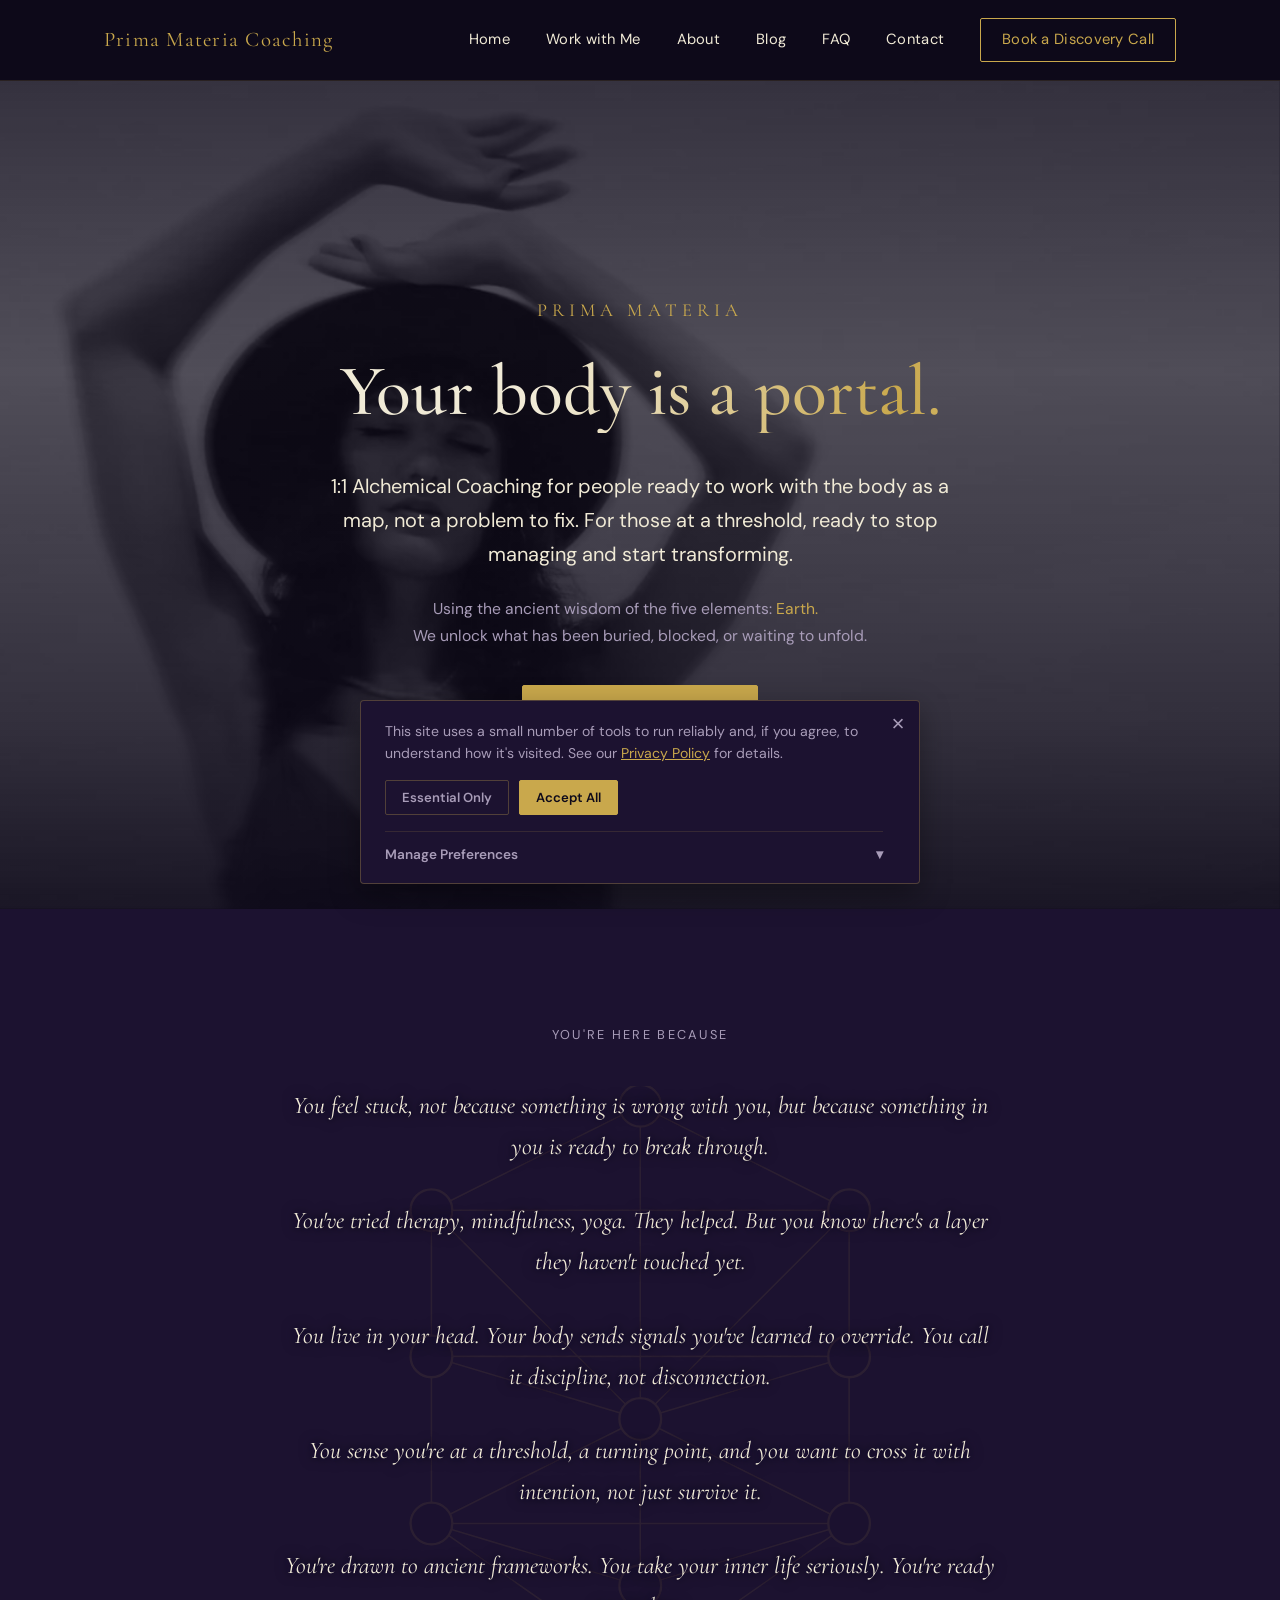
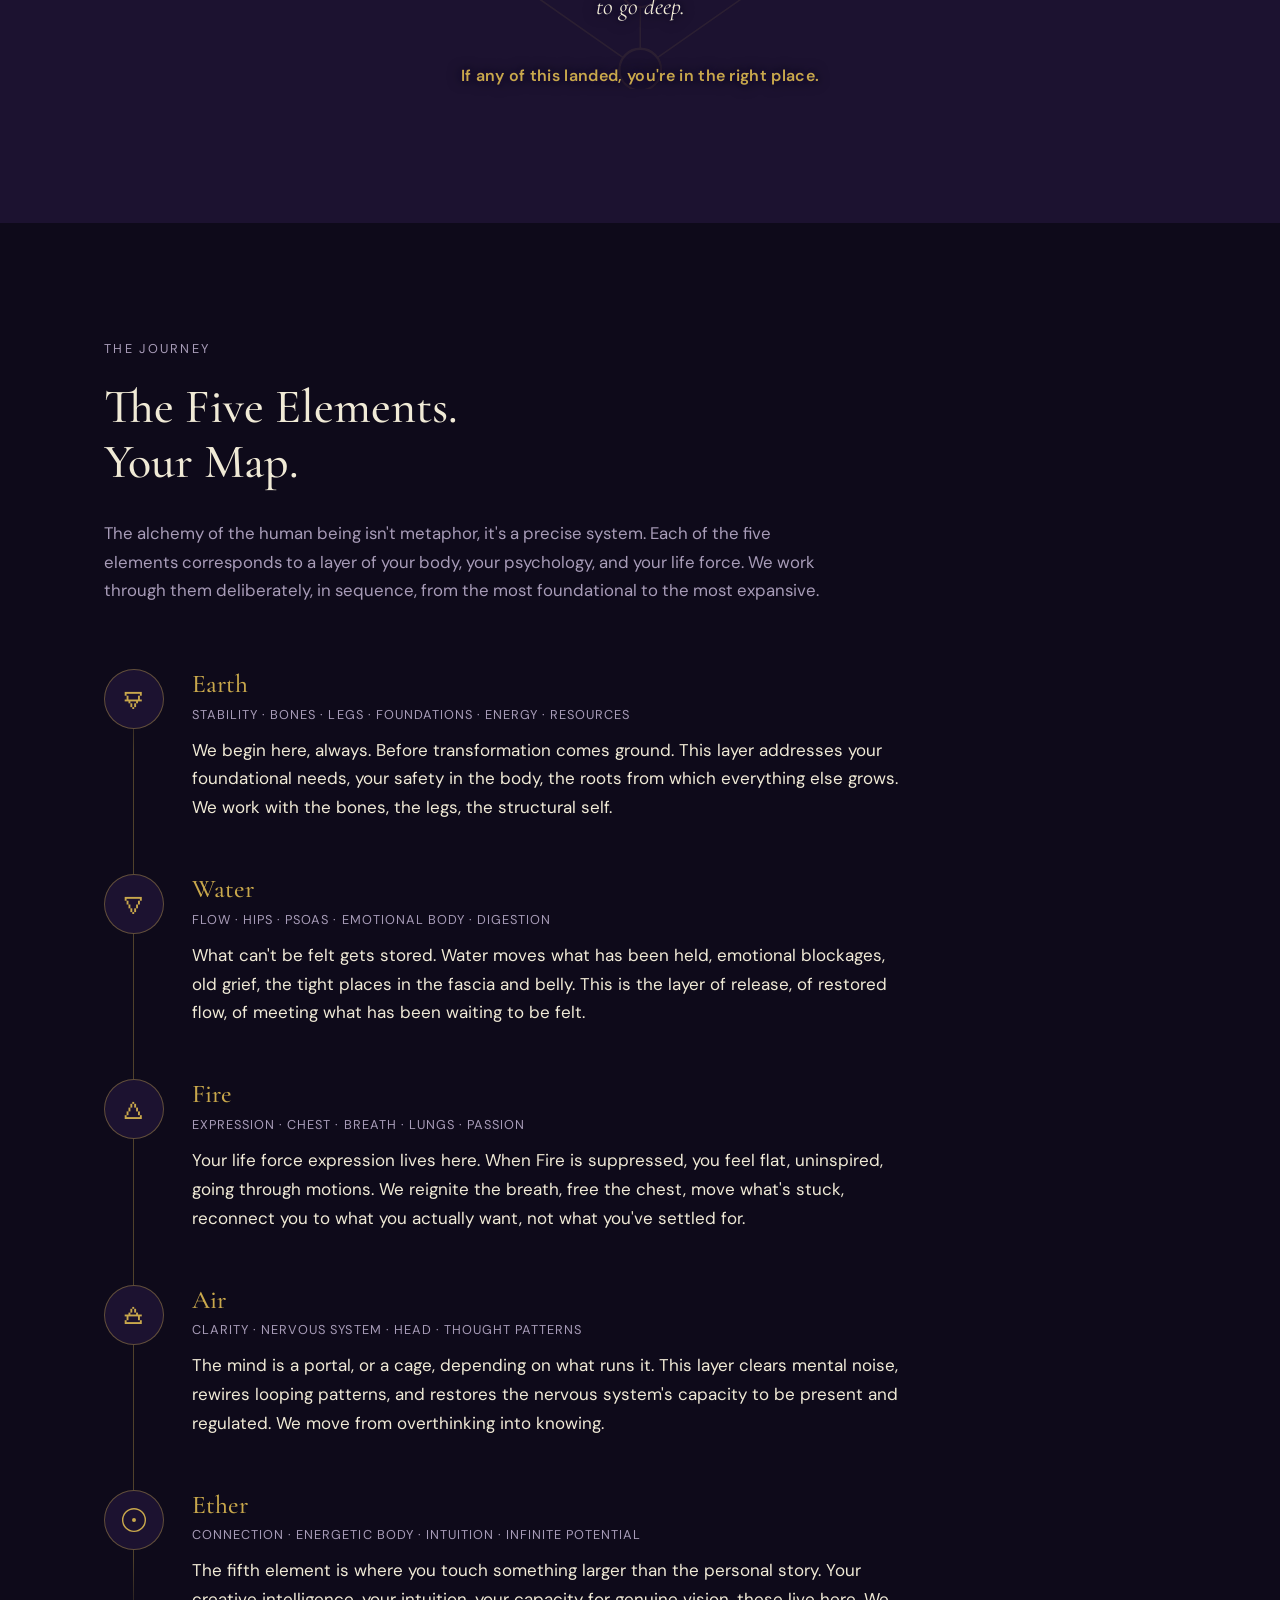
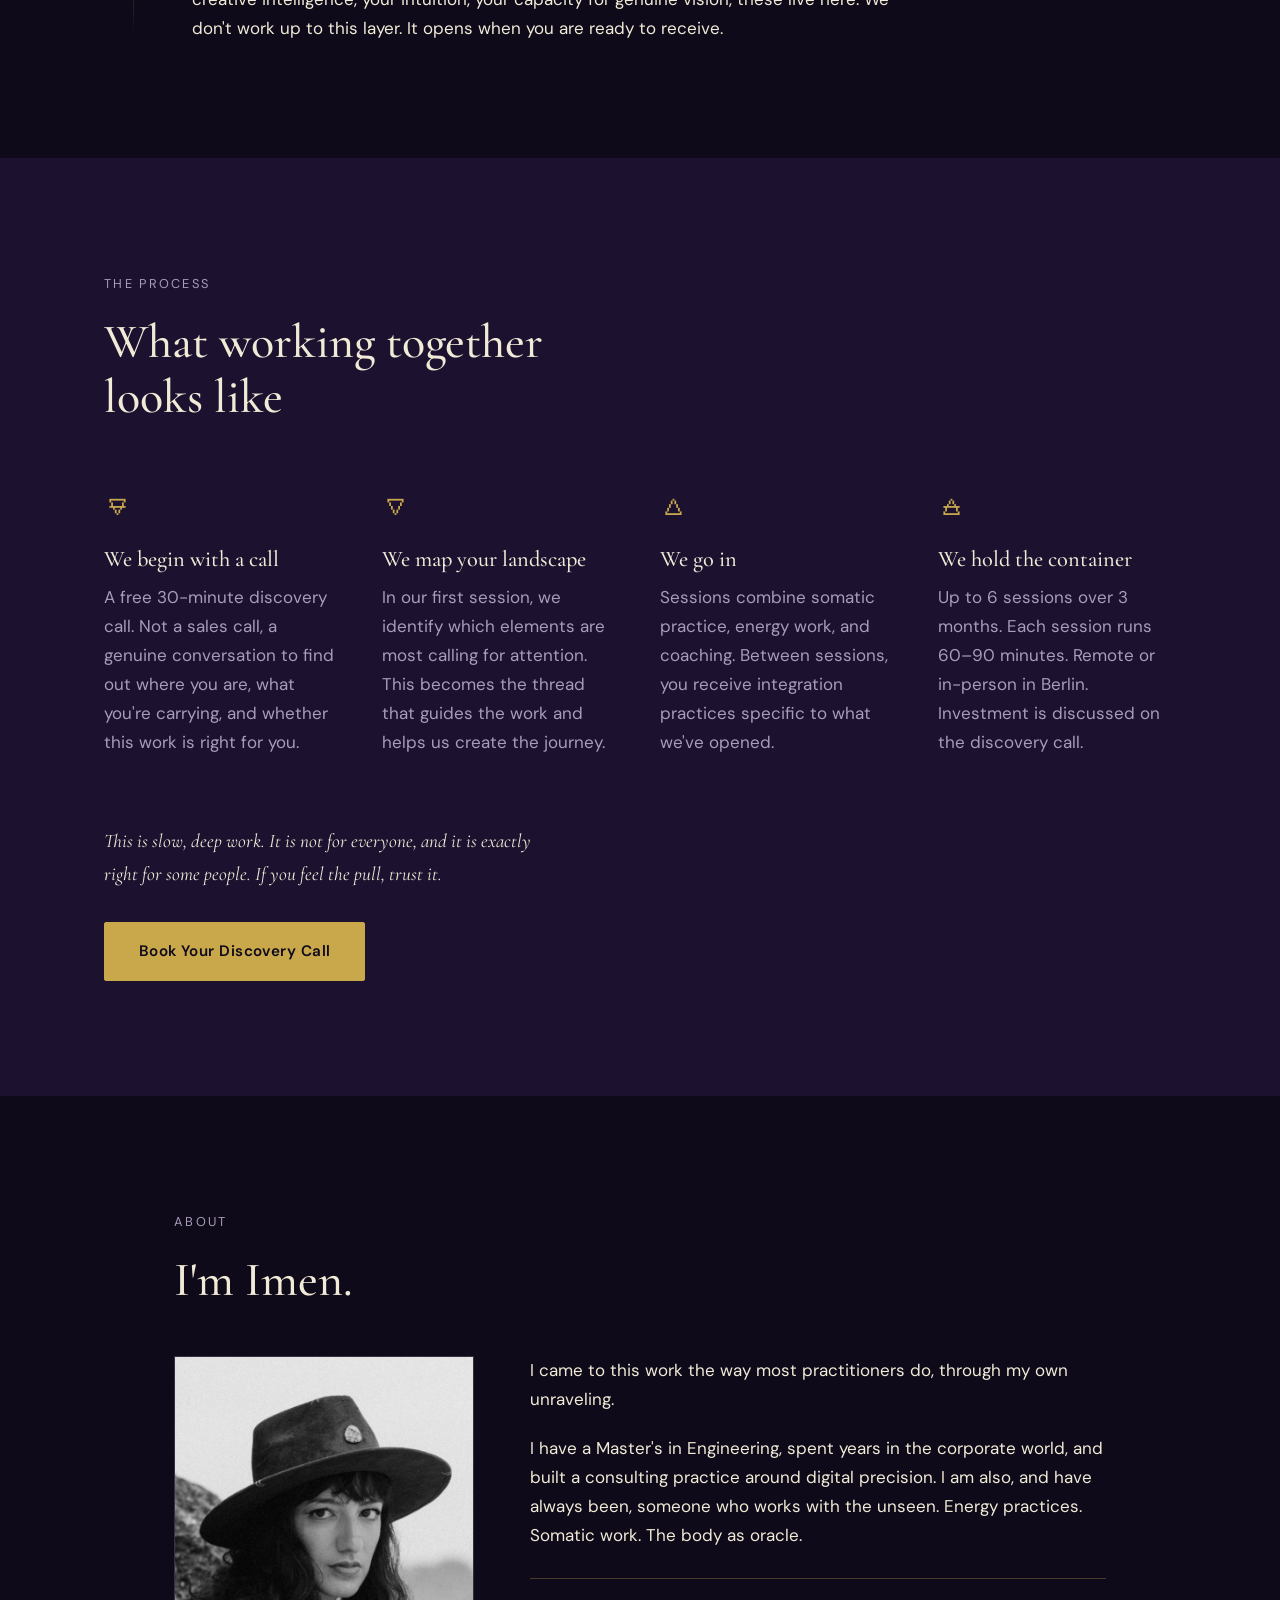
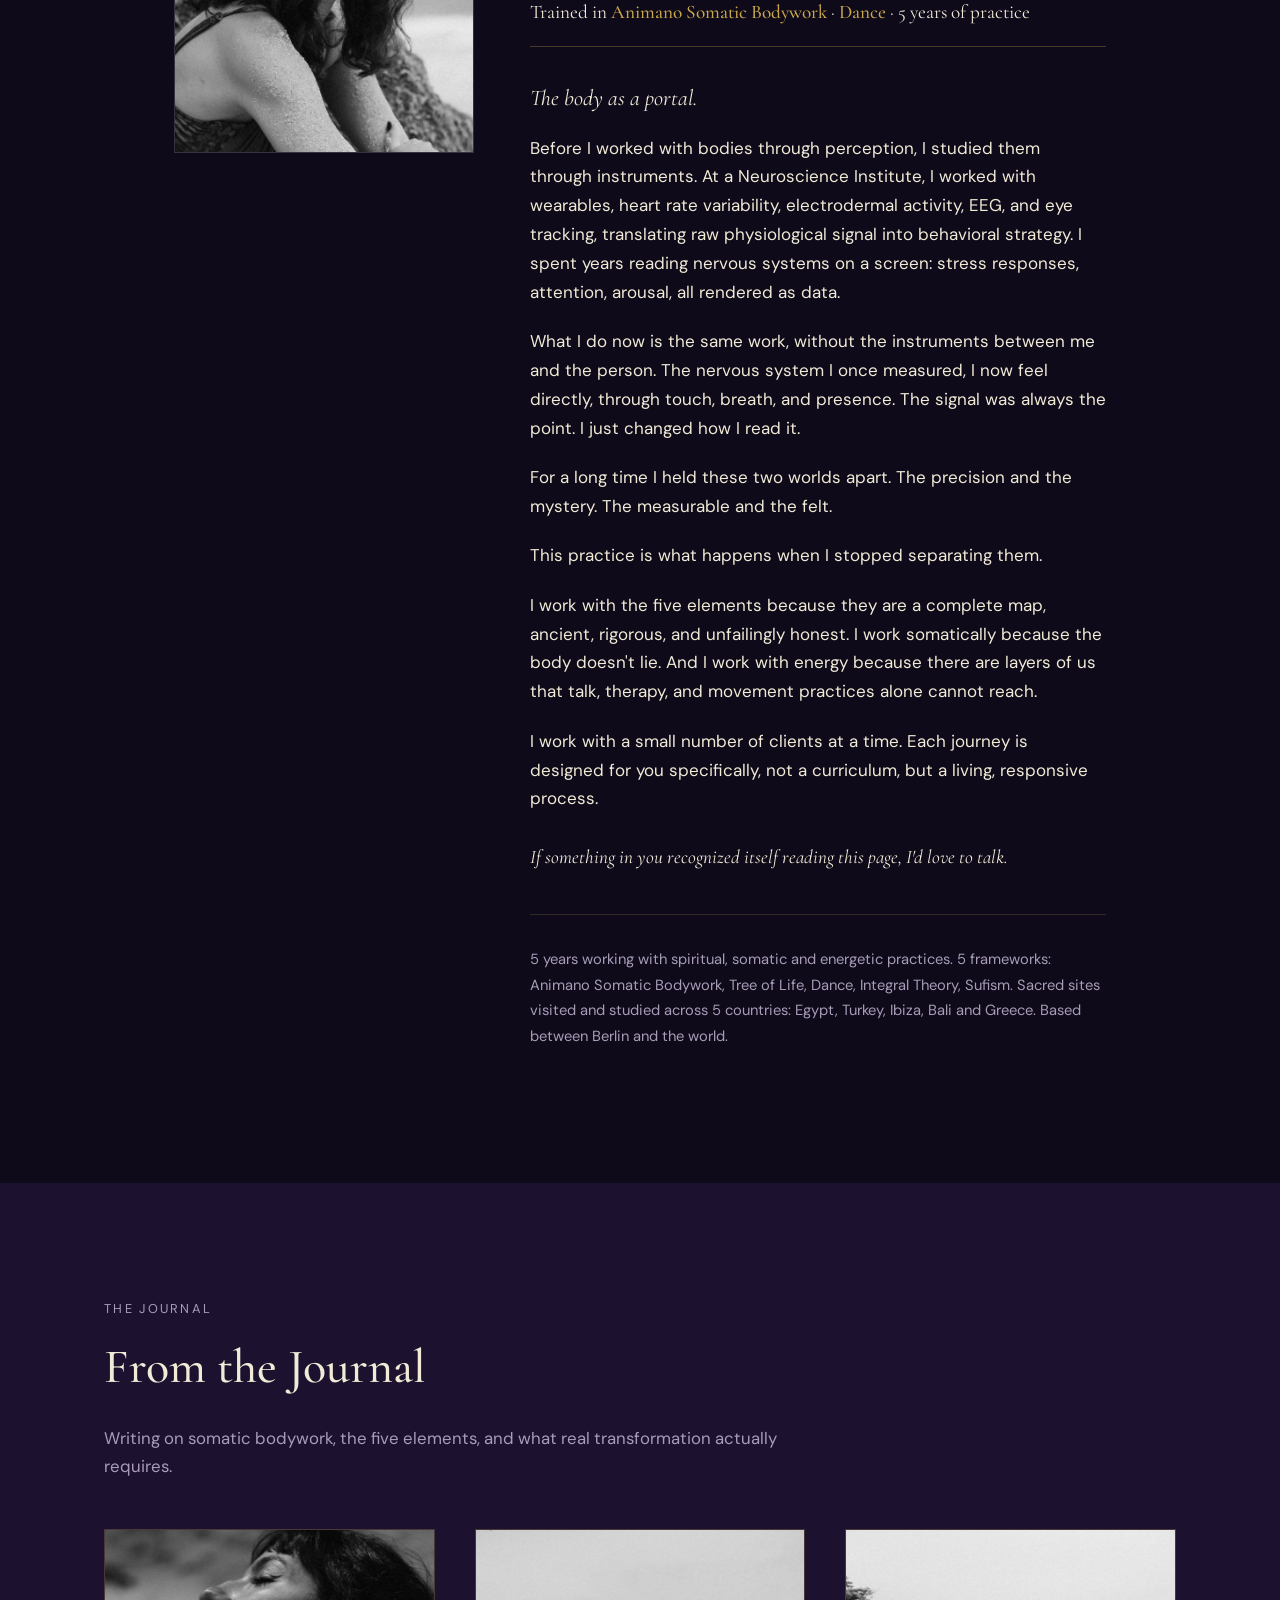
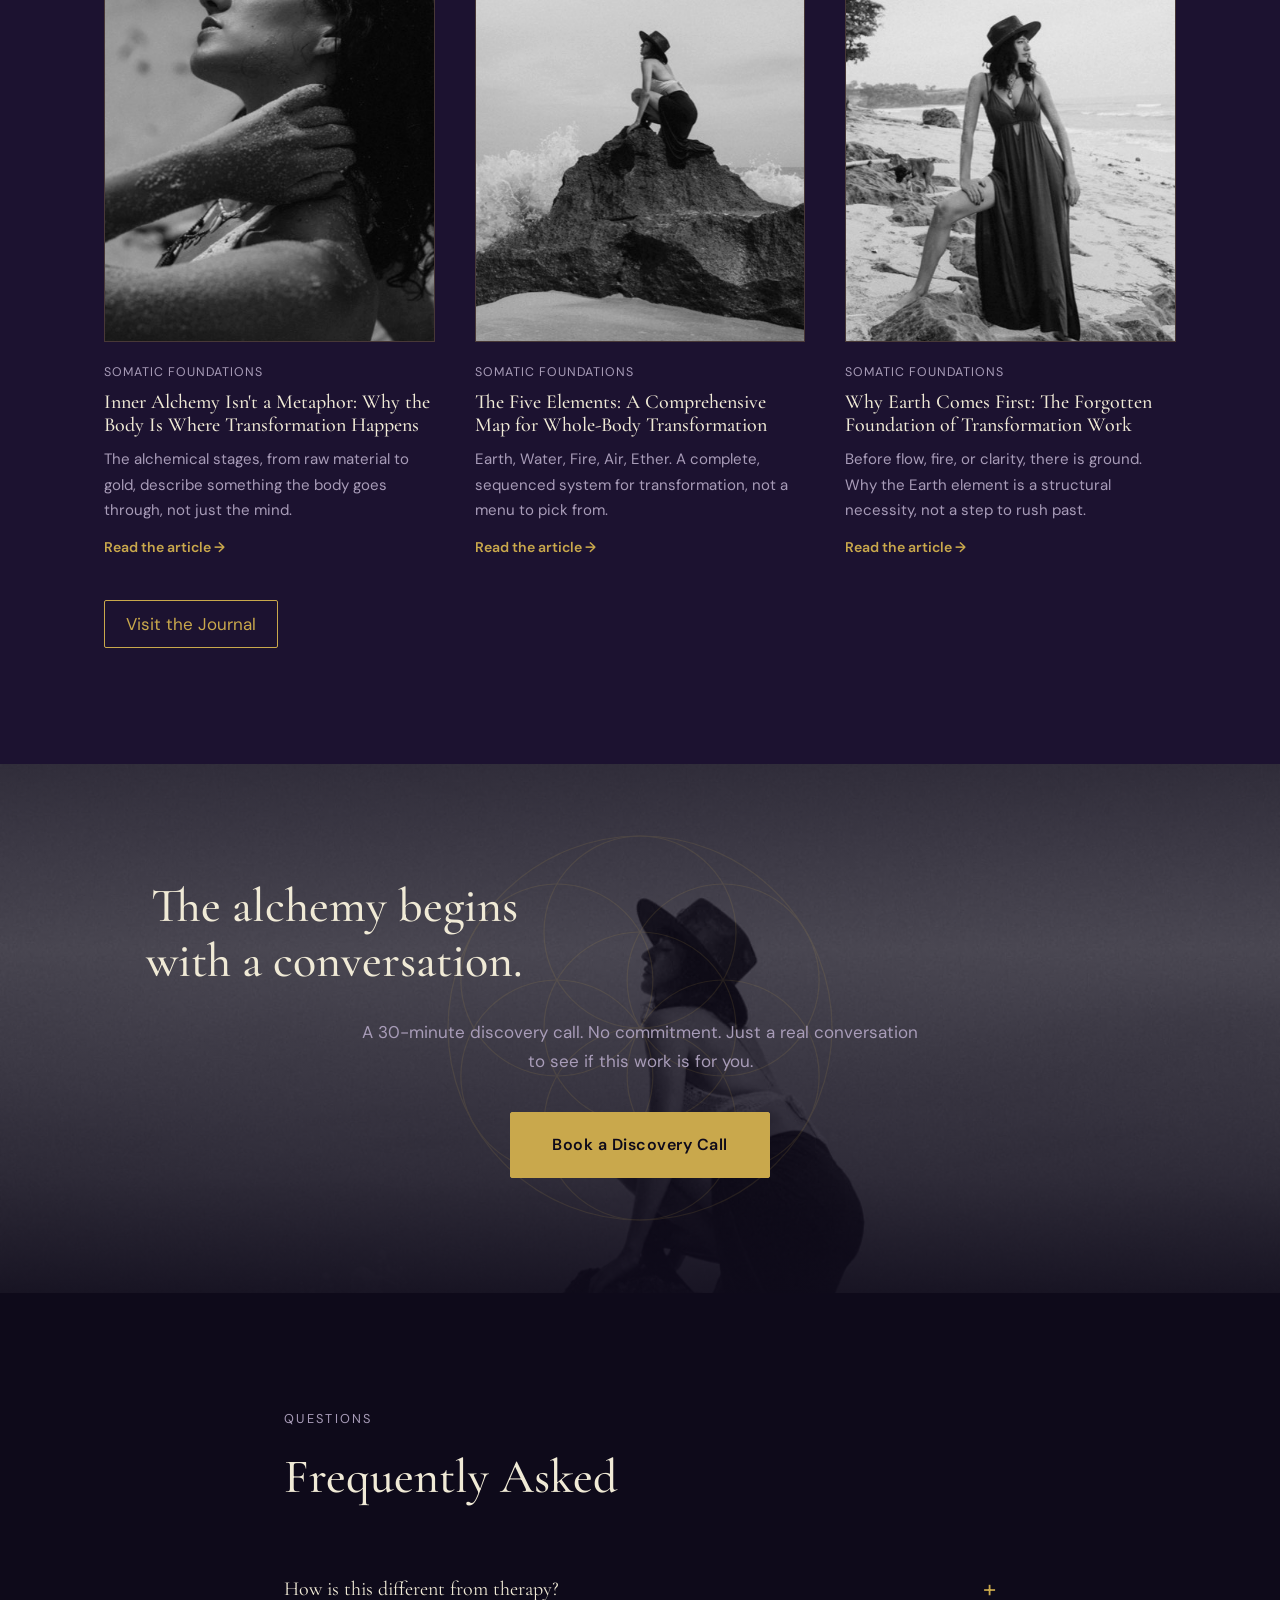
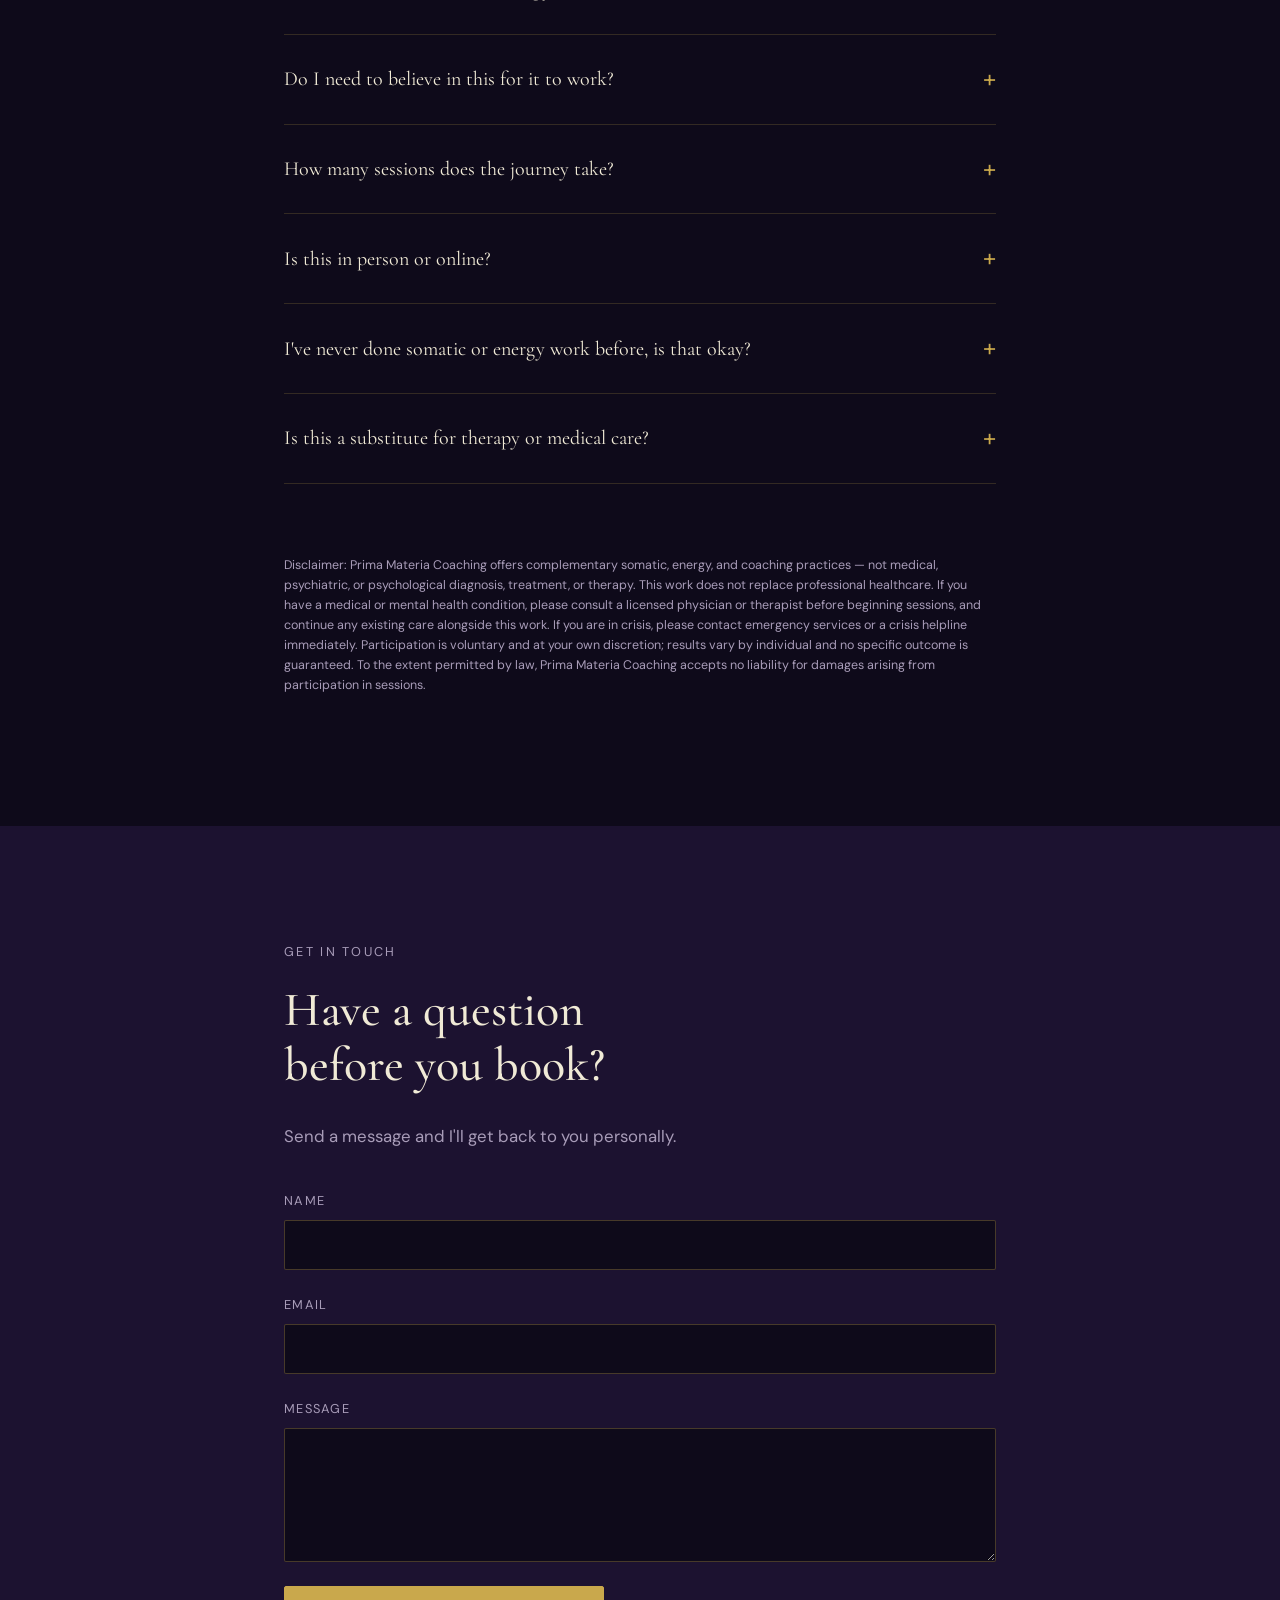
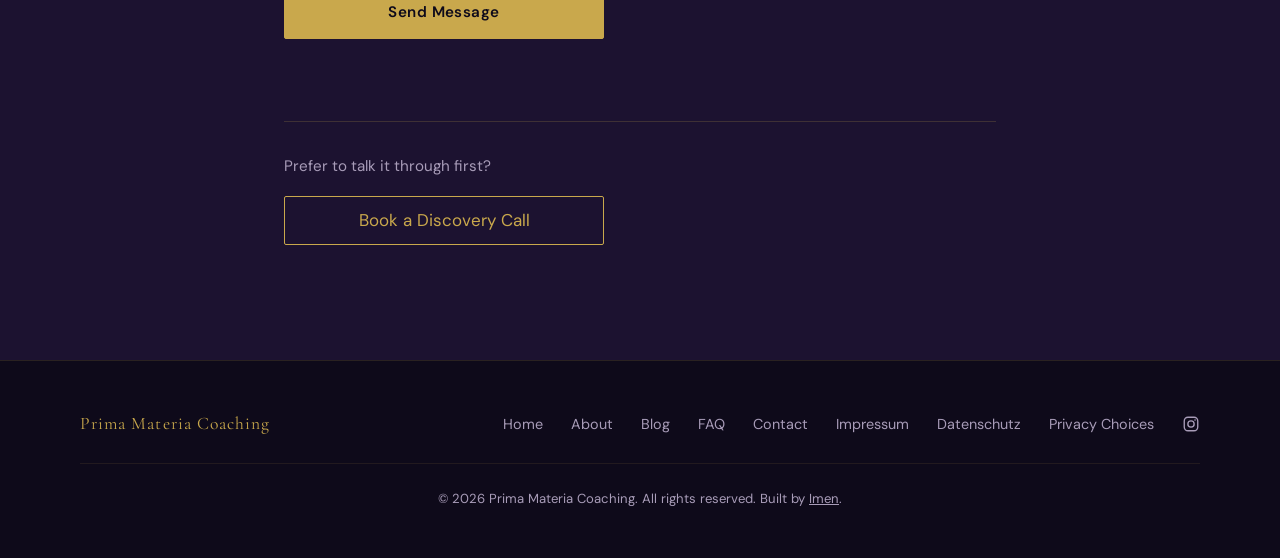
==== index.html @ 15fddc33 "Update About section wording: touch to perception, oracle to a portal "Before I worked with bodies t" ====
<!DOCTYPE html>
<html lang="en">
<head>
<meta charset="UTF-8">
<meta name="viewport" content="width=device-width, initial-scale=1.0">
<link rel="preload" as="style" href="css/style.css">
<script>(function(){function setVH(){if(window.innerHeight>0){document.documentElement.style.setProperty('--vh',window.innerHeight*0.01+'px')}}setVH();window.addEventListener('resize',setVH);window.addEventListener('load',function(){window.removeEventListener('resize',setVH)})})()</script>
<style>
@font-face{font-family:'Cormorant Garamond Fallback';src:local('Times New Roman'),local('Liberation Serif'),local('Georgia');ascent-override:95.96%;descent-override:29.81%;line-gap-override:0%;size-adjust:96.29%}
@font-face{font-family:'DM Sans Fallback';src:local('Helvetica Neue'),local('Segoe UI'),local('Arial');ascent-override:99.76%;descent-override:31.18%;line-gap-override:0%;size-adjust:99.43%}
:root{--bg:#0E0A1A;--surface:#1C1230;--gold:#C9A84C;--amber:#B07060;--text:#F0EAD6;--muted:#A89CB8;--font-display:'Cormorant Garamond','Cormorant Garamond Fallback','Times New Roman',serif;--font-body:'DM Sans','DM Sans Fallback',-apple-system,BlinkMacSystemFont,sans-serif;--max-width:1120px;--section-pad:clamp(4.5rem,9vw,8rem)}
*{box-sizing:border-box}
html{scroll-behavior:smooth}
body{margin:0;background:var(--bg);color:var(--text);font-family:var(--font-body);font-size:1.0625rem;line-height:1.7;-webkit-font-smoothing:antialiased}
h1,h2,h3{font-family:var(--font-display);font-weight:500;line-height:1.15;margin:0 0 .6em;color:var(--text)}
p{margin:0 0 1.2em}
a{color:inherit}
img,svg{display:block;max-width:100%}
.skip-link{position:absolute;left:-999px;top:0;background:var(--gold);color:var(--bg);padding:.75rem 1.25rem;z-index:200;font-weight:600;text-decoration:none}
.skip-link:focus{left:1rem;top:1rem}
a:focus-visible,button:focus-visible,summary:focus-visible{outline:2px solid var(--gold);outline-offset:3px}
.sr-only{position:absolute;width:1px;height:1px;padding:0;margin:-1px;overflow:hidden;clip:rect(0,0,0,0);white-space:nowrap;border:0}
.eyebrow{font-family:var(--font-body);font-size:.8rem;letter-spacing:.18em;text-transform:uppercase;color:var(--muted);margin:0 0 1.25rem}
.eyebrow--brand{color:var(--gold);font-family:var(--font-display);font-size:1.15rem;letter-spacing:.28em;margin-bottom:1.5rem}
.element-cycle{color:var(--gold);display:inline-block;width:6.4ch;text-align:left;white-space:nowrap;transition:opacity .6s ease,transform .6s ease}
@media (max-width:700px){.element-cycle{display:block;width:auto;text-align:center;margin-top:-.15em}}
.element-cycle.is-fading{opacity:0;transform:translateY(4px)}
.btn{display:inline-block;font-family:var(--font-body);font-weight:600;font-size:.95rem;letter-spacing:.03em;text-decoration:none;padding:.95rem 2.1rem;border-radius:2px;border:1px solid var(--gold);transition:background-color .25s ease,color .25s ease,transform .25s ease}
.btn-primary{background:var(--gold);color:var(--bg)}
.btn-primary:hover,.btn-primary:focus-visible{background:transparent;color:var(--gold)}
.site-header{position:sticky;top:0;z-index:100;border-bottom:1px solid rgba(201,168,76,.15)}
.site-header::before{content:"";position:absolute;inset:0;z-index:-1;background:rgba(14,10,26,.82);backdrop-filter:blur(10px);-webkit-backdrop-filter:blur(10px)}
.nav-wrap{max-width:var(--max-width);margin:0 auto;padding:1.1rem 1.5rem;display:flex;align-items:center;justify-content:space-between}
.brand{font-family:var(--font-display);font-size:1.3rem;letter-spacing:.06em;color:var(--gold);text-decoration:none}
.site-nav{display:flex;align-items:center;gap:2.25rem}
.site-nav a{text-decoration:none;font-size:.92rem;letter-spacing:.02em;color:var(--text)}
.site-nav a:not(.nav-cta):hover{color:var(--gold)}
.nav-cta{display:inline-block;border:1px solid var(--gold);color:var(--gold)!important;text-decoration:none;padding:.55rem 1.3rem;border-radius:2px;transition:background-color .2s ease,color .2s ease}
.nav-cta:hover{background:var(--gold);color:var(--bg)!important}
.nav-toggle{display:none;flex-direction:column;justify-content:center;gap:5px;width:34px;height:34px;background:none;border:none;cursor:pointer;padding:0}
.nav-toggle span{display:block;width:100%;height:2px;background:var(--gold);transition:transform .25s ease,opacity .25s ease}
.nav-toggle[aria-expanded="true"] span:nth-child(1){transform:translateY(7px) rotate(45deg)}
.nav-toggle[aria-expanded="true"] span:nth-child(2){opacity:0}
.nav-toggle[aria-expanded="true"] span:nth-child(3){transform:translateY(-7px) rotate(-45deg)}
@media (max-width:780px){
  .nav-toggle{display:flex}
  .site-nav{position:fixed;inset:0 0 0 auto;top:68px;height:calc(100% - 68px);width:min(78vw,320px);background:var(--surface);flex-direction:column;align-items:flex-start;padding:2.5rem 2rem;gap:1.75rem;transform:translateX(100%);transition:transform .3s ease;border-left:1px solid rgba(201,168,76,.2)}
  .site-nav.is-open{transform:translateX(0)}
  .site-nav .nav-cta{width:100%;text-align:center}
}
.hero{min-height:92vh;min-height:92svh;min-height:calc(var(--vh, 1svh) * 92);display:flex;align-items:center;justify-content:center;text-align:center;padding:8rem 1.5rem 5rem;position:relative;overflow:hidden;background:var(--bg)}
.hero-photo-media{position:absolute;inset:0;z-index:0;overflow:hidden}
.hero-photo-img{display:block;width:100%;height:100%;object-fit:cover;object-position:center 12%;filter:grayscale(1) contrast(1.05);animation:ken-burns 32s ease-in-out infinite;transform-origin:55% 25%;will-change:transform}
@keyframes ken-burns{0%{transform:scale(1) translate3d(0,0,0)}50%{transform:scale(1.09) translate3d(-1.2%,-1%,0)}100%{transform:scale(1) translate3d(0,0,0)}}
.hero-photo-overlay{position:absolute;inset:0;z-index:1;background:linear-gradient(180deg,rgba(14,10,26,.82) 0%,rgba(14,10,26,.68) 35%,rgba(14,10,26,.82) 78%,rgba(14,10,26,.94) 100%)}
.hero-inner{position:relative;z-index:2;max-width:780px}
.hero-headline{font-size:clamp(2.6rem,7vw,4.5rem);margin-bottom:.5em;background:linear-gradient(90deg,var(--text) 20%,var(--gold) 50%,var(--text) 80%);background-size:180% auto;background-position:0% 0%;-webkit-background-clip:text;background-clip:text;color:transparent;-webkit-text-fill-color:transparent;animation:headline-shimmer 7s ease-in-out infinite}
@keyframes headline-shimmer{0%{background-position:0% 0%}100%{background-position:-180% 0%}}
.hero-sub{font-size:clamp(1.05rem,2vw,1.25rem);color:var(--text);max-width:46ch;margin:0 auto 1.25em}
.hero-support{color:var(--muted);max-width:52ch;margin:0 auto 2.25em;font-size:.98rem}
@media (prefers-reduced-motion:reduce){
  html{scroll-behavior:auto}
  .hero-photo-img{animation:none}
  .hero-headline{animation:none;background:none;-webkit-text-fill-color:currentColor;color:var(--text)}
}
</style>
<link rel="stylesheet" href="css/style.css">
<link rel="preload" as="image" href="images/hero-bg-mobile.webp" media="(max-width: 700px)" fetchpriority="high">
<link rel="preload" as="image" href="images/hero-bg.webp" media="(min-width: 701px)" fetchpriority="high">

<!-- Google tag (gtag.js), loaded only after cookie consent is granted -->
<script>
  window.dataLayer = window.dataLayer || [];
  function gtag(){dataLayer.push(arguments);}
  gtag('js', new Date());
</script>
<title>Prima Materia, Alchemical Coaching &amp; Somatic Bodywork</title>
<meta name="description" content="Your body holds the map. 1:1 Alchemical Coaching using the five elements, Earth, Water, Fire, Air, Ether, to unlock stability, flow, energy, and clarity.">

<link rel="icon" href="data:image/svg+xml,%3Csvg xmlns='http://www.w3.org/2000/svg' viewBox='0 0 64 64'%3E%3Ccircle cx='32' cy='32' r='24' fill='none' stroke='%23C9A84C' stroke-width='3'/%3E%3Ccircle cx='32' cy='32' r='4' fill='%23C9A84C'/%3E%3C/svg%3E" type="image/svg+xml">

<link rel="preconnect" href="https://fonts.googleapis.com">
<link rel="preconnect" href="https://fonts.gstatic.com" crossorigin>
<link href="https://fonts.googleapis.com/css2?family=Cormorant+Garamond:ital,wght@0,400;0,500;0,600;1,500&family=DM+Sans:wght@400;500;600&display=optional" rel="stylesheet" media="print" onload="this.media='all'">
<noscript><link href="https://fonts.googleapis.com/css2?family=Cormorant+Garamond:ital,wght@0,400;0,500;0,600;1,500&family=DM+Sans:wght@400;500;600&display=optional" rel="stylesheet"></noscript>

<script type="application/ld+json">
{
  "@context": "https://schema.org",
  "@graph": [
    {
      "@type": "ProfessionalService",
      "@id": "https://primamateriacoaching.com/#business",
      "name": "Prima Materia Coaching",
      "url": "https://primamateriacoaching.com/",
      "image": "https://primamateriacoaching.com/images/about-portrait.jpg",
      "description": "1:1 Alchemical Coaching and somatic bodywork practice using the five elements, Earth, Water, Fire, Air, Ether, to work with the body as a map for transformation.",
      "areaServed": [
        { "@type": "City", "name": "Berlin" },
        { "@type": "Place", "name": "Online worldwide" }
      ],
      "sameAs": ["https://www.instagram.com/ima_gi_n/"],
      "founder": { "@id": "https://primamateriacoaching.com/#imen" }
    },
    {
      "@type": "Person",
      "@id": "https://primamateriacoaching.com/#imen",
      "name": "Imen",
      "jobTitle": "Alchemical Coach & Somatic Bodywork Practitioner",
      "worksFor": { "@id": "https://primamateriacoaching.com/#business" },
      "sameAs": ["https://www.instagram.com/ima_gi_n/"]
    },
    {
      "@type": "Service",
      "name": "1:1 Alchemical Coaching Journey",
      "url": "https://primamateriacoaching.com/#journey",
      "provider": { "@id": "https://primamateriacoaching.com/#business" },
      "serviceType": "Somatic coaching and energy work",
      "areaServed": ["Berlin", "Online"],
      "description": "A minimum 3-month 1:1 container combining somatic practice, elemental bodywork, energy work, and coaching, structured around the five elements: Earth, Water, Fire, Air, Ether."
    },
    {
      "@type": "FAQPage",
      "mainEntity": [
        {
          "@type": "Question",
          "name": "How is this different from therapy?",
          "acceptedAnswer": {
            "@type": "Answer",
            "text": "Therapy works primarily through language and cognitive understanding. This work enters through the body first, sensation, breath, movement, energy. The two can be complementary; they are not the same thing."
          }
        },
        {
          "@type": "Question",
          "name": "Do I need to believe in this for it to work?",
          "acceptedAnswer": {
            "@type": "Answer",
            "text": "No. You need to be curious and willing. The body responds to the work regardless of belief systems. What matters is your genuine desire to change."
          }
        },
        {
          "@type": "Question",
          "name": "How many sessions does the journey take?",
          "acceptedAnswer": {
            "@type": "Answer",
            "text": "The 1:1 Alchemical Journey is a minimum 3-month container. The depth of this work needs time. We discuss the specifics on your discovery call."
          }
        },
        {
          "@type": "Question",
          "name": "Is this in person or online?",
          "acceptedAnswer": {
            "@type": "Answer",
            "text": "Both. Sessions are available in person or via video call. Some somatic practices are more effective in person; we adapt to what's possible for you."
          }
        },
        {
          "@type": "Question",
          "name": "I've never done somatic or energy work before, is that okay?",
          "acceptedAnswer": {
            "@type": "Answer",
            "text": "Yes. Many clients come without prior experience. What matters is willingness to be in your body. I'll guide everything."
          }
        },
        {
          "@type": "Question",
          "name": "Is this a substitute for therapy or medical care?",
          "acceptedAnswer": {
            "@type": "Answer",
            "text": "No. This work is a complementary practice, not a replacement for medical or psychological treatment. If you're navigating a health condition, please also work with a licensed professional. Full details are in our disclaimer below."
          }
        }
      ]
    }
  ]
}
</script>
</head>
<body>

<a class="skip-link" href="#main">Skip to content</a>

<div class="consent-banner" id="cookieBanner" role="dialog" aria-live="polite" aria-label="Cookie notice">
  <button type="button" class="consent-banner-close" id="cookieClose" aria-label="Close">&times;</button>
  <p class="consent-banner-text">This site uses a small number of tools to run reliably and, if you agree, to understand how it's visited. See our <a href="datenschutz.html">Privacy Policy</a> for details.</p>
  <div class="consent-banner-actions">
    <button type="button" class="consent-btn-outline" id="cookieEssentialOnly">Essential Only</button>
    <button type="button" class="consent-btn-solid" id="cookieAcceptAllBanner">Accept All</button>
  </div>

  <button type="button" class="consent-accordion-toggle" id="cookieManagePrefs" aria-expanded="false" aria-controls="cookiePrefsPanel">
    <span>Manage Preferences</span>
    <span class="consent-accordion-chevron" aria-hidden="true">&#9662;</span>
  </button>

  <div class="consent-accordion-panel" id="cookiePrefsPanel" hidden>
    <p class="consent-purposes-label">Purposes</p>

    <div class="consent-purpose">
      <div class="consent-purpose-row">
        <div class="consent-purpose-info">
          <p class="consent-purpose-name">Analytics</p>
          <p class="consent-purpose-basis">Legal Basis: Consent &mdash; Opt In</p>
        </div>
        <label class="consent-toggle">
          <input type="checkbox" id="toggleAnalytics">
          <span class="consent-toggle-track"></span>
        </label>
      </div>
      <p class="consent-purpose-detail">Google Analytics, used to understand how visitors use this site. Nothing is loaded or set unless you opt in.</p>
    </div>

    <div class="consent-purpose">
      <div class="consent-purpose-row">
        <div class="consent-purpose-info">
          <p class="consent-purpose-name">Essential</p>
          <p class="consent-purpose-basis">Legal Basis: Legitimate Interest &mdash; Always Active</p>
        </div>
        <label class="consent-toggle consent-toggle--locked">
          <input type="checkbox" checked disabled aria-label="Essential, always active">
          <span class="consent-toggle-track"></span>
        </label>
      </div>
      <p class="consent-purpose-detail">Basic hosting and security logs required to serve this website reliably.</p>
    </div>

    <div class="consent-accordion-footer">
      <button type="button" class="btn btn-primary" id="cookieConfirm">Confirm</button>
    </div>
  </div>
</div>

<header class="site-header" id="siteHeader">
  <div class="nav-wrap">
    <a href="#top" class="brand">Prima&nbsp;Materia&nbsp;Coaching</a>

    <nav class="site-nav" id="siteNav" aria-label="Primary">
      <a href="#top">Home</a>
      <a href="#journey">Work with Me</a>
      <a href="#about">About</a>
      <a href="blog.html">Blog</a>
      <a href="#faq">FAQ</a>
      <a href="#contact">Contact</a>
      <a class="nav-cta calendly-link" href="https://calendly.com/imenbouzouita/1-1-discovery-call" target="_blank" rel="noopener">Book a Discovery Call</a>
    </nav>

    <button class="nav-toggle" id="navToggle" aria-expanded="false" aria-controls="siteNav" aria-label="Toggle navigation menu">
      <span></span><span></span><span></span>
    </button>
  </div>
</header>

<main id="main">

  <!-- HERO -->
  <section id="top" class="hero hero--photo">
    <div class="hero-photo-media" aria-hidden="true">
      <picture>
        <source media="(max-width: 700px)" type="image/webp" srcset="images/hero-bg-mobile.webp">
        <source media="(max-width: 700px)" srcset="images/hero-bg-mobile.jpg">
        <source type="image/webp" srcset="images/hero-bg.webp">
        <img src="images/hero-bg.jpg" alt="" class="hero-photo-img" fetchpriority="high" width="1070" height="1362">
      </picture>
    </div>
    <div class="hero-photo-overlay" aria-hidden="true"></div>

    <div class="hero-inner">
      <p class="eyebrow eyebrow--brand">Prima Materia</p>
      <h1 class="hero-headline">Your body is a portal.</h1>
      <p class="hero-sub">1:1 Alchemical Coaching for people ready to work with the body as a map, not a problem to fix. For those at a threshold, ready to stop managing and start transforming.</p>
      <p class="hero-support">Using the ancient wisdom of the five elements: <span class="sr-only">Earth, Water, Fire, Air, Ether</span><span class="element-cycle" id="elementCycle" aria-hidden="true">Earth.</span><br>We unlock what has been buried, blocked, or waiting to unfold.</p>
      <a class="btn btn-primary calendly-link" href="https://calendly.com/imenbouzouita/1-1-discovery-call" target="_blank" rel="noopener">Book a Discovery Call</a>
    </div>
  </section>

  <!-- IS THIS YOU -->
  <section id="mirror" class="section mirror">
    <div class="section-inner">
      <p class="eyebrow reveal">You're here because</p>

      <div class="mirror-body">
        <div class="tree-of-life" aria-hidden="true">
          <svg viewBox="0 0 300 310" class="tol-svg" preserveAspectRatio="xMidYMid meet">
            <g stroke="#C9A84C" stroke-width="0.75" fill="none">
              <line x1="150" y1="20" x2="250" y2="70"/>
              <line x1="150" y1="20" x2="50" y2="70"/>
              <line x1="150" y1="20" x2="150" y2="170"/>
              <line x1="250" y1="70" x2="50" y2="70"/>
              <line x1="250" y1="70" x2="250" y2="140"/>
              <line x1="250" y1="70" x2="150" y2="170"/>
              <line x1="50" y1="70" x2="50" y2="140"/>
              <line x1="50" y1="70" x2="150" y2="170"/>
              <line x1="250" y1="140" x2="50" y2="140"/>
              <line x1="250" y1="140" x2="150" y2="170"/>
              <line x1="250" y1="140" x2="250" y2="220"/>
              <line x1="50" y1="140" x2="150" y2="170"/>
              <line x1="50" y1="140" x2="50" y2="220"/>
              <line x1="150" y1="170" x2="250" y2="220"/>
              <line x1="150" y1="170" x2="50" y2="220"/>
              <line x1="150" y1="170" x2="150" y2="250"/>
              <line x1="250" y1="220" x2="50" y2="220"/>
              <line x1="250" y1="220" x2="150" y2="250"/>
              <line x1="250" y1="220" x2="150" y2="290"/>
              <line x1="50" y1="220" x2="150" y2="250"/>
              <line x1="50" y1="220" x2="150" y2="290"/>
              <line x1="150" y1="250" x2="150" y2="290"/>
            </g>
            <g fill="#1C1230" stroke="#C9A84C" stroke-width="1.1">
              <circle cx="150" cy="20" r="10"/>
              <circle cx="250" cy="70" r="10"/>
              <circle cx="50" cy="70" r="10"/>
              <circle cx="250" cy="140" r="10"/>
              <circle cx="50" cy="140" r="10"/>
              <circle cx="150" cy="170" r="10"/>
              <circle cx="250" cy="220" r="10"/>
              <circle cx="50" cy="220" r="10"/>
              <circle cx="150" cy="250" r="10"/>
              <circle cx="150" cy="290" r="10"/>
            </g>
          </svg>
        </div>

        <div class="mirror-list">
          <p class="reveal">You feel stuck, not because something is wrong with you, but because something in you is ready to break through.</p>
          <p class="reveal">You've tried therapy, mindfulness, yoga. They helped. But you know there's a layer they haven't touched yet.</p>
          <p class="reveal">You live in your head. Your body sends signals you've learned to override. You call it discipline, not disconnection.</p>
          <p class="reveal">You sense you're at a threshold, a turning point, and you want to cross it with intention, not just survive it.</p>
          <p class="reveal">You're drawn to ancient frameworks. You take your inner life seriously. You're ready to go deep.</p>
        </div>
        <p class="mirror-closing reveal">If any of this landed, you're in the right place.</p>
      </div>
    </div>
  </section>

  <!-- THE FIVE ELEMENTS -->
  <section id="journey" class="section journey">
    <div class="section-inner">
      <div class="journey-intro reveal">
        <p class="eyebrow">The Journey</p>
        <h2 class="section-headline">The Five Elements.<br>Your Map.</h2>
        <p class="section-intro">The alchemy of the human being isn't metaphor, it's a precise system. Each of the five elements corresponds to a layer of your body, your psychology, and your life force. We work through them deliberately, in sequence, from the most foundational to the most expansive.</p>
      </div>

      <ol class="timeline">
        <li class="timeline-item reveal">
          <span class="timeline-icon" aria-hidden="true">
            <span class="timeline-icon-glyph">🜃</span>
          </span>
          <div class="timeline-content">
            <h3>Earth</h3>
            <p class="timeline-tags">Stability · Bones · Legs · Foundations · Energy · Resources</p>
            <p>We begin here, always. Before transformation comes ground. This layer addresses your foundational needs, your safety in the body, the roots from which everything else grows. We work with the bones, the legs, the structural self.</p>
          </div>
        </li>

        <li class="timeline-item reveal">
          <span class="timeline-icon" aria-hidden="true">
            <span class="timeline-icon-glyph">🜄</span>
          </span>
          <div class="timeline-content">
            <h3>Water</h3>
            <p class="timeline-tags">Flow · Hips · Psoas · Emotional Body · Digestion</p>
            <p>What can't be felt gets stored. Water moves what has been held, emotional blockages, old grief, the tight places in the fascia and belly. This is the layer of release, of restored flow, of meeting what has been waiting to be felt.</p>
          </div>
        </li>

        <li class="timeline-item reveal">
          <span class="timeline-icon" aria-hidden="true">
            <span class="timeline-icon-glyph">🜂</span>
          </span>
          <div class="timeline-content">
            <h3>Fire</h3>
            <p class="timeline-tags">Expression · Chest · Breath · Lungs · Passion</p>
            <p>Your life force expression lives here. When Fire is suppressed, you feel flat, uninspired, going through motions. We reignite the breath, free the chest, move what's stuck, reconnect you to what you actually want, not what you've settled for.</p>
          </div>
        </li>

        <li class="timeline-item reveal">
          <span class="timeline-icon" aria-hidden="true">
            <span class="timeline-icon-glyph">🜁</span>
          </span>
          <div class="timeline-content">
            <h3>Air</h3>
            <p class="timeline-tags">Clarity · Nervous System · Head · Thought Patterns</p>
            <p>The mind is a portal, or a cage, depending on what runs it. This layer clears mental noise, rewires looping patterns, and restores the nervous system's capacity to be present and regulated. We move from overthinking into knowing.</p>
          </div>
        </li>

        <li class="timeline-item reveal">
          <span class="timeline-icon" aria-hidden="true">
            <svg viewBox="0 0 60 60"><circle cx="30" cy="30" r="20" fill="none" stroke="#C9A84C" stroke-width="2.5"/><circle cx="30" cy="30" r="3.5" fill="#C9A84C"/></svg>
          </span>
          <div class="timeline-content">
            <h3>Ether</h3>
            <p class="timeline-tags">Connection · Energetic Body · Intuition · Infinite Potential</p>
            <p>The fifth element is where you touch something larger than the personal story. Your creative intelligence, your intuition, your capacity for genuine vision, these live here. We don't work up to this layer. It opens when you are ready to receive.</p>
          </div>
        </li>
      </ol>
    </div>
  </section>

  <!-- HOW WE WORK TOGETHER -->
  <section id="process" class="section process reveal">
    <div class="section-inner">
      <p class="eyebrow">The Process</p>
      <h2 class="section-headline">What working together<br>looks like</h2>

      <div class="steps">
        <div class="step">
          <span class="step-mark" aria-hidden="true">🜃</span>
          <h3>We begin with a call</h3>
          <p>A free 30-minute discovery call. Not a sales call, a genuine conversation to find out where you are, what you're carrying, and whether this work is right for you.</p>
        </div>
        <div class="step">
          <span class="step-mark" aria-hidden="true">🜄</span>
          <h3>We map your landscape</h3>
          <p>In our first session, we identify which elements are most calling for attention. This becomes the thread that guides the work and helps us create the journey.</p>
        </div>
        <div class="step">
          <span class="step-mark" aria-hidden="true">🜂</span>
          <h3>We go in</h3>
          <p>Sessions combine somatic practice, energy work, and coaching. Between sessions, you receive integration practices specific to what we've opened.</p>
        </div>
        <div class="step">
          <span class="step-mark" aria-hidden="true">🜁</span>
          <h3>We hold the container</h3>
          <p>Up to 6 sessions over 3 months. Each session runs 60–90 minutes. Remote or in-person in Berlin. Investment is discussed on the discovery call.</p>
        </div>
      </div>

      <p class="process-closing">This is slow, deep work. It is not for everyone, and it is exactly right for some people. If you feel the pull, trust it.</p>
      <a class="btn btn-primary calendly-link" href="https://calendly.com/imenbouzouita/1-1-discovery-call" target="_blank" rel="noopener">Book Your Discovery Call</a>
    </div>
  </section>

  <!-- ABOUT -->
  <section id="about" class="section about reveal">
    <div class="section-inner section-inner--about">
      <p class="eyebrow">About</p>
      <h2 class="section-headline">I'm Imen.</h2>

      <div class="about-grid">
        <figure class="about-portrait">
          <img src="images/about-portrait.jpg" alt="Imen, founder of Prima Materia, portrait by the sea" width="900" height="1194" loading="lazy">
        </figure>

        <div class="about-body">
          <div class="about-copy">
            <p>I came to this work the way most practitioners do, through my own unraveling.</p>
            <p>I have a Master's in Engineering, spent years in the corporate world, and built a consulting practice around digital precision. I am also, and have always been, someone who works with the unseen. Energy practices. Somatic work. The body as oracle.</p>

            <p class="credential-highlight">Trained in <strong>Animano Somatic Bodywork</strong> · <strong>Dance</strong> · 5 years of practice</p>

            <p class="about-subhead">The body as a portal.</p>
            <p>Before I worked with bodies through perception, I studied them through instruments. At a Neuroscience Institute, I worked with wearables, heart rate variability, electrodermal activity, EEG, and eye tracking, translating raw physiological signal into behavioral strategy. I spent years reading nervous systems on a screen: stress responses, attention, arousal, all rendered as data.</p>
            <p>What I do now is the same work, without the instruments between me and the person. The nervous system I once measured, I now feel directly, through touch, breath, and presence. The signal was always the point. I just changed how I read it.</p>

            <p>For a long time I held these two worlds apart. The precision and the mystery. The measurable and the felt.</p>
            <p>This practice is what happens when I stopped separating them.</p>
            <p>I work with the five elements because they are a complete map, ancient, rigorous, and unfailingly honest. I work somatically because the body doesn't lie. And I work with energy because there are layers of us that talk, therapy, and movement practices alone cannot reach.</p>
            <p>I work with a small number of clients at a time. Each journey is designed for you specifically, not a curriculum, but a living, responsive process.</p>
            <p class="about-invitation"><em>If something in you recognized itself reading this page, I'd love to talk.</em></p>
          </div>

          <p class="credentials">5 years working with spiritual, somatic and energetic practices. 5 frameworks: Animano Somatic Bodywork, Tree of Life, Dance, Integral Theory, Sufism. Sacred sites visited and studied across 5 countries: Egypt, Turkey, Ibiza, Bali and Greece. Based between Berlin and the world.</p>
        </div>
      </div>
    </div>
  </section>

  <!-- BLOG SHOWCASE -->
  <section id="blog-showcase" class="section blog-showcase reveal">
    <div class="section-inner">
      <p class="eyebrow">The Journal</p>
      <h2 class="section-headline">From the Journal</h2>
      <p class="section-intro">Writing on somatic bodywork, the five elements, and what real transformation actually requires.</p>

      <div class="blog-grid">
        <a class="blog-card" href="blog/inner-alchemy-and-the-body.html">
          <span class="blog-card-image">
            <img src="images/blog-03-alchemy-thumb.jpg" alt="Black and white close-up photo of a woman with sand on her skin, hands at her collarbone, eyes closed" width="640" height="960" loading="lazy">
          </span>
          <span class="blog-card-date">Somatic Foundations</span>
          <h3>Inner Alchemy Isn't a Metaphor: Why the Body Is Where Transformation Happens</h3>
          <p>The alchemical stages, from raw material to gold, describe something the body goes through, not just the mind.</p>
          <span class="blog-card-link">Read the article &rarr;</span>
        </a>
        <a class="blog-card" href="blog/the-five-elements-overview.html">
          <span class="blog-card-image">
            <img src="images/blog-02-elements-thumb.jpg" alt="Black and white photo of a woman crouched on a rocky outcrop above crashing waves" width="640" height="960" loading="lazy">
          </span>
          <span class="blog-card-date">Somatic Foundations</span>
          <h3>The Five Elements: A Comprehensive Map for Whole-Body Transformation</h3>
          <p>Earth, Water, Fire, Air, Ether. A complete, sequenced system for transformation, not a menu to pick from.</p>
          <span class="blog-card-link">Read the article &rarr;</span>
        </a>
        <a class="blog-card" href="blog/why-earth-comes-first.html">
          <span class="blog-card-image">
            <img src="images/blog-01-earth-thumb.jpg" alt="Black and white portrait on a beach, evoking groundedness and the Earth element" width="640" height="960" loading="lazy">
          </span>
          <span class="blog-card-date">Somatic Foundations</span>
          <h3>Why Earth Comes First: The Forgotten Foundation of Transformation Work</h3>
          <p>Before flow, fire, or clarity, there is ground. Why the Earth element is a structural necessity, not a step to rush past.</p>
          <span class="blog-card-link">Read the article &rarr;</span>
        </a>
      </div>

      <a class="nav-cta blog-showcase-cta" href="blog.html">Visit the Journal</a>
    </div>
  </section>

  <!-- FINAL CTA -->
  <section id="final-cta" class="section final-cta final-cta--photo reveal">
    <div class="hero-photo-overlay" aria-hidden="true"></div>
    <div class="sacred-geometry sacred-geometry--small" aria-hidden="true">
      <div class="sg-stack">
        <div class="sg-rotate">
          <svg viewBox="0 0 400 400" class="sg-svg">
            <g fill="none" stroke="#C9A84C" stroke-width="0.75">
              <circle cx="200" cy="200" r="60"/>
              <circle cx="200" cy="140" r="60"/>
              <circle cx="200" cy="260" r="60"/>
              <circle cx="148.04" cy="170" r="60"/>
              <circle cx="148.04" cy="230" r="60"/>
              <circle cx="251.96" cy="170" r="60"/>
              <circle cx="251.96" cy="230" r="60"/>
              <circle cx="200" cy="200" r="120"/>
            </g>
          </svg>
        </div>
      </div>
    </div>
    <div class="section-inner">
      <h2 class="section-headline">The alchemy begins<br>with a conversation.</h2>
      <p class="final-cta-body">A 30-minute discovery call. No commitment. Just a real conversation to see if this work is for you.</p>
      <a class="btn btn-primary btn-large calendly-link" href="https://calendly.com/imenbouzouita/1-1-discovery-call" target="_blank" rel="noopener">Book a Discovery Call</a>
    </div>
  </section>

  <!-- FAQ -->
  <section id="faq" class="section faq reveal">
    <div class="section-inner section-inner--narrow">
      <p class="eyebrow">Questions</p>
      <h2 class="section-headline">Frequently Asked</h2>

      <div class="faq-list">
        <details class="faq-item">
          <summary>How is this different from therapy?</summary>
          <p>Therapy works primarily through language and cognitive understanding. This work enters through the body first, sensation, breath, movement, energy. The two can be complementary; they are not the same thing.</p>
        </details>
        <details class="faq-item">
          <summary>Do I need to believe in this for it to work?</summary>
          <p>No. You need to be curious and willing. The body responds to the work regardless of belief systems. What matters is your genuine desire to change.</p>
        </details>
        <details class="faq-item">
          <summary>How many sessions does the journey take?</summary>
          <p>The 1:1 Alchemical Journey is a minimum 3-month container. The depth of this work needs time. We discuss the specifics on your discovery call.</p>
        </details>
        <details class="faq-item">
          <summary>Is this in person or online?</summary>
          <p>Both. Sessions are available in person or via video call. Some somatic practices are more effective in person; we adapt to what's possible for you.</p>
        </details>
        <details class="faq-item">
          <summary>I've never done somatic or energy work before, is that okay?</summary>
          <p>Yes. Many clients come without prior experience. What matters is willingness to be in your body. I'll guide everything.</p>
        </details>
        <details class="faq-item">
          <summary>Is this a substitute for therapy or medical care?</summary>
          <p>No. This work is a complementary practice, not a replacement for medical or psychological treatment. If you're navigating a health condition, please also work with a licensed professional. Full details are in our disclaimer below.</p>
        </details>
      </div>

      <p class="faq-disclaimer">Disclaimer: Prima Materia Coaching offers complementary somatic, energy, and coaching practices &mdash; not medical, psychiatric, or psychological diagnosis, treatment, or therapy. This work does not replace professional healthcare. If you have a medical or mental health condition, please consult a licensed physician or therapist before beginning sessions, and continue any existing care alongside this work. If you are in crisis, please contact emergency services or a crisis helpline immediately. Participation is voluntary and at your own discretion; results vary by individual and no specific outcome is guaranteed. To the extent permitted by law, Prima Materia Coaching accepts no liability for damages arising from participation in sessions.</p>
    </div>
  </section>

  <!-- CONTACT -->
  <section id="contact" class="section contact reveal">
    <div class="section-inner section-inner--narrow">
      <p class="eyebrow">Get in Touch</p>
      <h2 class="section-headline">Have a question<br>before you book?</h2>
      <p class="section-intro">Send a message and I'll get back to you personally.</p>

      <form class="contact-form" id="contactForm" action="https://formsubmit.co/hello@primamateriacoaching.com" method="POST">
        <input type="hidden" name="_subject" value="New inquiry from Prima Materia website">
        <input type="hidden" name="_template" value="table">
        <input type="hidden" name="_captcha" value="false">
        <input type="text" name="_honey" style="display:none" tabindex="-1" autocomplete="off">

        <div class="form-row">
          <label for="contact-name">Name</label>
          <input type="text" id="contact-name" name="name" required>
        </div>
        <div class="form-row">
          <label for="contact-email">Email</label>
          <input type="email" id="contact-email" name="email" required>
        </div>
        <div class="form-row">
          <label for="contact-message">Message</label>
          <textarea id="contact-message" name="message" rows="5" required></textarea>
        </div>

        <button type="submit" class="btn btn-primary">Send Message</button>
        <p class="form-status" id="formStatus" role="status" aria-live="polite"></p>
      </form>

      <div class="form-secondary-cta">
        <p class="form-secondary-cta-label">Prefer to talk it through first?</p>
        <a class="nav-cta calendly-link" href="https://calendly.com/imenbouzouita/1-1-discovery-call" target="_blank" rel="noopener">Book a Discovery Call</a>
      </div>
    </div>
  </section>

</main>

<footer class="site-footer">
  <div class="footer-inner">
    <a href="#top" class="brand brand--footer">Prima&nbsp;Materia&nbsp;Coaching</a>
    <nav class="footer-nav" aria-label="Footer">
      <a href="#top">Home</a>
      <a href="#about">About</a>
      <a href="blog.html">Blog</a>
      <a href="#faq">FAQ</a>
      <a href="#contact">Contact</a>
      <a href="impressum.html">Impressum</a>
      <a href="datenschutz.html">Datenschutz</a>
      <a href="#" id="cookieSettingsLink">Privacy Choices</a>
      <a href="https://www.instagram.com/ima_gi_n/" target="_blank" rel="noopener" class="footer-nav-icon" aria-label="Instagram">
        <svg viewBox="0 0 24 24" width="18" height="18" fill="none" stroke="currentColor" stroke-width="1.8" aria-hidden="true">
          <rect x="3" y="3" width="18" height="18" rx="5"/>
          <circle cx="12" cy="12" r="4.2"/>
          <circle cx="17.4" cy="6.6" r="1.1" fill="currentColor" stroke="none"/>
        </svg>
      </a>
    </nav>
    <p class="footer-copyright">&copy; <span id="year">2026</span> Prima Materia Coaching. All rights reserved. Built by <a href="https://www.imenbouzouita.com/" target="_blank" rel="noopener">Imen</a>.</p>
  </div>
</footer>

<script src="js/script.js" defer></script>
</body>
</html>
---- css/style.css ----
/* ===== Tokens ===== */
@font-face {
  font-family: 'Cormorant Garamond Fallback';
  src: local('Times New Roman'), local('Liberation Serif'), local('Georgia');
  ascent-override: 95.96%;
  descent-override: 29.81%;
  line-gap-override: 0%;
  size-adjust: 96.29%;
}
@font-face {
  font-family: 'DM Sans Fallback';
  src: local('Helvetica Neue'), local('Segoe UI'), local('Arial');
  ascent-override: 99.76%;
  descent-override: 31.18%;
  line-gap-override: 0%;
  size-adjust: 99.43%;
}
:root {
  --bg: #0E0A1A;
  --surface: #1C1230;
  --gold: #C9A84C;
  --amber: #B07060;
  --text: #F0EAD6;
  --muted: #A89CB8;

  --font-display: 'Cormorant Garamond', 'Cormorant Garamond Fallback', 'Times New Roman', serif;
  --font-body: 'DM Sans', 'DM Sans Fallback', -apple-system, BlinkMacSystemFont, sans-serif;

  --max-width: 1120px;
  --section-pad: clamp(4.5rem, 9vw, 8rem);
}

/* ===== Reset ===== */
* { box-sizing: border-box; }
html { scroll-behavior: smooth; }
@media (prefers-reduced-motion: reduce) {
  html { scroll-behavior: auto; }
}

body {
  margin: 0;
  background: var(--bg);
  color: var(--text);
  font-family: var(--font-body);
  font-size: 1.0625rem;
  line-height: 1.7;
  -webkit-font-smoothing: antialiased;
}

h1, h2, h3 {
  font-family: var(--font-display);
  font-weight: 500;
  line-height: 1.15;
  margin: 0 0 0.6em;
  color: var(--text);
}

p { margin: 0 0 1.2em; }
a { color: inherit; }

img, svg { display: block; max-width: 100%; }

/* ===== Skip link ===== */
.skip-link {
  position: absolute;
  left: -999px;
  top: 0;
  background: var(--gold);
  color: var(--bg);
  padding: 0.75rem 1.25rem;
  z-index: 200;
  font-weight: 600;
  text-decoration: none;
}
.skip-link:focus {
  left: 1rem;
  top: 1rem;
}

/* ===== Cookie notice, single container with an inline accordion ===== */
.consent-banner {
  display: none;
  position: fixed;
  left: 1rem;
  right: 1rem;
  bottom: 1rem;
  z-index: 300;
  max-width: 560px;
  max-height: 85vh;
  overflow-y: auto;
  margin: 0 auto;
  background: var(--surface);
  border: 1px solid rgba(201, 168, 76, 0.3);
  border-radius: 4px;
  padding: 1.25rem 2.25rem 1.25rem 1.5rem;
  box-shadow: 0 10px 30px rgba(0, 0, 0, 0.35);
}
.consent-banner.is-visible {
  display: block;
}
.consent-banner-close {
  position: absolute;
  top: 0.75rem;
  right: 0.9rem;
  background: none;
  border: none;
  color: var(--muted);
  font-size: 1.4rem;
  line-height: 1;
  cursor: pointer;
  padding: 0;
}
.consent-banner-close:hover { color: var(--gold); }
.consent-banner-text {
  margin: 0 0 1rem;
  color: var(--muted);
  font-size: 0.88rem;
  line-height: 1.5;
}
.consent-banner-text a {
  color: var(--gold);
  text-decoration: underline;
}
.consent-banner-actions {
  display: flex;
  flex-wrap: wrap;
  gap: 0.6rem;
}
.consent-accordion-toggle {
  display: flex;
  align-items: center;
  justify-content: space-between;
  gap: 0.75rem;
  width: 100%;
  margin-top: 1rem;
  background: none;
  border: none;
  border-top: 1px solid rgba(201, 168, 76, 0.15);
  color: var(--muted);
  font-family: var(--font-body);
  font-size: 0.85rem;
  font-weight: 600;
  cursor: pointer;
  padding: 0.9rem 0 0;
  text-align: left;
}
.consent-accordion-toggle:hover { color: var(--gold); }
.consent-accordion-chevron {
  transition: transform 0.2s ease;
  flex-shrink: 0;
}
.consent-accordion-toggle[aria-expanded="true"] .consent-accordion-chevron {
  transform: rotate(180deg);
}
.consent-accordion-panel {
  padding-top: 0.75rem;
}
.consent-purposes-label {
  font-size: 0.8rem;
  letter-spacing: 0.1em;
  text-transform: uppercase;
  color: var(--muted);
  margin: 0 0 0.25rem;
}
.consent-btn-outline,
.consent-btn-solid {
  font-family: var(--font-body);
  font-size: 0.82rem;
  font-weight: 600;
  padding: 0.5rem 1rem;
  border-radius: 2px;
  cursor: pointer;
}
.consent-btn-outline {
  background: none;
  border: 1px solid rgba(201, 168, 76, 0.3);
  color: var(--muted);
}
.consent-btn-solid {
  background: var(--gold);
  border: 1px solid var(--gold);
  color: var(--bg);
}

.consent-purpose {
  border-top: 1px solid rgba(201, 168, 76, 0.15);
  padding: 1rem 0;
}
.consent-purpose-row {
  display: flex;
  align-items: center;
  justify-content: space-between;
  gap: 1rem;
}
.consent-purpose-name {
  margin: 0 0 0.2rem;
  font-family: var(--font-body);
  font-weight: 600;
  color: var(--text);
  font-size: 0.98rem;
}
.consent-purpose-basis {
  margin: 0;
  font-size: 0.78rem;
  color: var(--muted);
}
.consent-purpose-detail {
  margin: 0.6rem 0 0;
  font-size: 0.85rem;
  color: var(--muted);
  line-height: 1.5;
}

.consent-toggle {
  position: relative;
  display: inline-block;
  width: 44px;
  height: 24px;
  flex-shrink: 0;
}
.consent-toggle input {
  position: absolute;
  opacity: 0;
  width: 100%;
  height: 100%;
  margin: 0;
  cursor: pointer;
}
.consent-toggle-track {
  position: absolute;
  inset: 0;
  background: rgba(201, 168, 76, 0.2);
  border-radius: 999px;
  transition: background-color 0.2s ease;
  pointer-events: none;
}
.consent-toggle-track::before {
  content: "";
  position: absolute;
  left: 3px;
  top: 3px;
  width: 18px;
  height: 18px;
  background: var(--muted);
  border-radius: 50%;
  transition: transform 0.2s ease, background-color 0.2s ease;
}
.consent-toggle input:checked + .consent-toggle-track {
  background: var(--gold);
}
.consent-toggle input:checked + .consent-toggle-track::before {
  transform: translateX(20px);
  background: var(--bg);
}
.consent-toggle input:disabled {
  cursor: not-allowed;
}
.consent-toggle input:disabled + .consent-toggle-track {
  opacity: 0.6;
}
.consent-toggle input:focus-visible + .consent-toggle-track {
  outline: 2px solid var(--gold);
  outline-offset: 2px;
}

.consent-accordion-footer {
  display: flex;
  justify-content: flex-end;
  margin-top: 0.5rem;
  padding-top: 1.25rem;
  border-top: 1px solid rgba(201, 168, 76, 0.15);
}
@media (max-width: 560px) {
  .consent-banner-actions .consent-btn-outline,
  .consent-banner-actions .consent-btn-solid { flex: 1; }
}
@media (prefers-reduced-motion: reduce) {
  .consent-toggle-track,
  .consent-toggle-track::before,
  .consent-accordion-chevron,
  .consent-btn-outline,
  .consent-btn-solid {
    transition: none;
  }
}

/* ===== Focus states ===== */
a:focus-visible,
button:focus-visible,
summary:focus-visible {
  outline: 2px solid var(--gold);
  outline-offset: 3px;
}

/* ===== Layout helpers ===== */
.section-inner {
  max-width: var(--max-width);
  margin: 0 auto;
  padding: 0 1.5rem;
}
.section-inner--narrow {
  max-width: 760px;
}
.section {
  padding: var(--section-pad) 0;
  position: relative;
}

.eyebrow {
  font-family: var(--font-body);
  font-size: 0.8rem;
  letter-spacing: 0.18em;
  text-transform: uppercase;
  color: var(--muted);
  margin: 0 0 1.25rem;
}
.eyebrow--brand {
  color: var(--gold);
  font-family: var(--font-display);
  font-size: 1.15rem;
  letter-spacing: 0.28em;
  margin-bottom: 1.5rem;
}

.sr-only {
  position: absolute;
  width: 1px;
  height: 1px;
  padding: 0;
  margin: -1px;
  overflow: hidden;
  clip: rect(0, 0, 0, 0);
  white-space: nowrap;
  border: 0;
}

.element-cycle {
  color: var(--gold);
  display: inline-block;
  width: 6.4ch;
  text-align: left;
  white-space: nowrap;
  transition: opacity 0.6s ease, transform 0.6s ease;
}
@media (max-width: 700px) {
  .element-cycle {
    display: block;
    width: auto;
    text-align: center;
    margin-top: -0.15em;
  }
}
.element-cycle.is-fading {
  opacity: 0;
  transform: translateY(4px);
}

.section-headline {
  font-size: clamp(2rem, 4.5vw, 3rem);
  max-width: 20ch;
}
.section-intro {
  max-width: 62ch;
  color: var(--muted);
  font-size: 1.05rem;
}

/* ===== Buttons ===== */
.btn {
  display: inline-block;
  font-family: var(--font-body);
  font-weight: 600;
  font-size: 0.95rem;
  letter-spacing: 0.03em;
  text-decoration: none;
  padding: 0.95rem 2.1rem;
  border-radius: 2px;
  border: 1px solid var(--gold);
  transition: background-color 0.25s ease, color 0.25s ease, transform 0.25s ease;
}
.btn-primary {
  background: var(--gold);
  color: var(--bg);
}
.btn-primary:hover,
.btn-primary:focus-visible {
  background: transparent;
  color: var(--gold);
}
.btn-large {
  padding: 1.15rem 2.6rem;
  font-size: 1rem;
}

/* ===== Header / Nav ===== */
.site-header {
  position: sticky;
  top: 0;
  z-index: 100;
  border-bottom: 1px solid rgba(201, 168, 76, 0.15);
}
.site-header::before {
  content: "";
  position: absolute;
  inset: 0;
  z-index: -1;
  background: rgba(14, 10, 26, 0.82);
  backdrop-filter: blur(10px);
  -webkit-backdrop-filter: blur(10px);
}
.nav-wrap {
  max-width: var(--max-width);
  margin: 0 auto;
  padding: 1.1rem 1.5rem;
  display: flex;
  align-items: center;
  justify-content: space-between;
}
.brand {
  font-family: var(--font-display);
  font-size: 1.3rem;
  letter-spacing: 0.06em;
  color: var(--gold);
  text-decoration: none;
}
.site-nav {
  display: flex;
  align-items: center;
  gap: 2.25rem;
}
.site-nav a {
  text-decoration: none;
  font-size: 0.92rem;
  letter-spacing: 0.02em;
  color: var(--text);
}
.site-nav a:not(.nav-cta):hover {
  color: var(--gold);
}
.nav-cta {
  display: inline-block;
  border: 1px solid var(--gold);
  color: var(--gold) !important;
  text-decoration: none;
  padding: 0.55rem 1.3rem;
  border-radius: 2px;
  transition: background-color 0.2s ease, color 0.2s ease;
}
.nav-cta:hover {
  background: var(--gold);
  color: var(--bg) !important;
}

.nav-toggle {
  display: none;
  flex-direction: column;
  justify-content: center;
  gap: 5px;
  width: 34px;
  height: 34px;
  background: none;
  border: none;
  cursor: pointer;
  padding: 0;
}
.nav-toggle span {
  display: block;
  width: 100%;
  height: 2px;
  background: var(--gold);
  transition: transform 0.25s ease, opacity 0.25s ease;
}
.nav-toggle[aria-expanded="true"] span:nth-child(1) {
  transform: translateY(7px) rotate(45deg);
}
.nav-toggle[aria-expanded="true"] span:nth-child(2) {
  opacity: 0;
}
.nav-toggle[aria-expanded="true"] span:nth-child(3) {
  transform: translateY(-7px) rotate(-45deg);
}

@media (max-width: 780px) {
  .nav-toggle { display: flex; }
  .site-nav {
    position: fixed;
    inset: 0 0 0 auto;
    top: 68px;
    height: calc(100% - 68px);
    width: min(78vw, 320px);
    background: var(--surface);
    flex-direction: column;
    align-items: flex-start;
    padding: 2.5rem 2rem;
    gap: 1.75rem;
    transform: translateX(100%);
    transition: transform 0.3s ease;
    border-left: 1px solid rgba(201, 168, 76, 0.2);
  }
  .site-nav.is-open {
    transform: translateX(0);
  }
  .site-nav .nav-cta {
    width: 100%;
    text-align: center;
  }
}

/* ===== Sacred geometry ===== */
.sacred-geometry {
  position: absolute;
  inset: 0;
  display: flex;
  align-items: center;
  justify-content: center;
  overflow: hidden;
  pointer-events: none;
  z-index: 1;
}
.sg-stack {
  position: relative;
  width: min(140vw, 900px);
  aspect-ratio: 1;
  animation: breathe 9s ease-in-out infinite;
  transform-origin: 50% 50%;
}
.sg-rotate {
  position: absolute;
  inset: 0;
  opacity: 0.16;
  animation: rotate-slow 160s linear infinite;
  transform-origin: 50% 50%;
}
.sg-rotate--outer {
  inset: -14%;
  opacity: 0.08;
  animation: rotate-slow 240s linear infinite reverse;
}
.sg-svg { width: 100%; height: 100%; display: block; }

.sacred-geometry--small .sg-stack {
  width: min(100vw, 640px);
}
.sacred-geometry--small .sg-rotate {
  opacity: 0.12;
}

@keyframes rotate-slow {
  from { transform: rotate(0deg); }
  to { transform: rotate(360deg); }
}
@keyframes breathe {
  0%, 100% { transform: scale(1); }
  50% { transform: scale(1.045); }
}

@media (prefers-reduced-motion: reduce) {
  .sg-rotate { animation: none; }
  .sg-stack { animation: none; }
  .hero-photo-img { animation: none; }
}

/* ===== Hero ===== */
.hero {
  min-height: 92vh;
  min-height: 92svh;
  min-height: calc(var(--vh, 1svh) * 92);
  display: flex;
  align-items: center;
  justify-content: center;
  text-align: center;
  padding: 8rem 1.5rem 5rem;
  position: relative;
  overflow: hidden;
  background: var(--bg);
}
.hero-photo-media {
  position: absolute;
  inset: 0;
  z-index: 0;
  overflow: hidden;
}
.hero-photo-img {
  display: block;
  width: 100%;
  height: 100%;
  object-fit: cover;
  object-position: center 12%;
  filter: grayscale(1) contrast(1.05);
  animation: ken-burns 32s ease-in-out infinite;
  transform-origin: 55% 25%;
  will-change: transform;
}
@keyframes ken-burns {
  0% { transform: scale(1) translate3d(0, 0, 0); }
  50% { transform: scale(1.09) translate3d(-1.2%, -1%, 0); }
  100% { transform: scale(1) translate3d(0, 0, 0); }
}
.hero-photo-overlay {
  position: absolute;
  inset: 0;
  z-index: 1;
  background:
    linear-gradient(180deg, rgba(14, 10, 26, 0.82) 0%, rgba(14, 10, 26, 0.68) 35%, rgba(14, 10, 26, 0.82) 78%, rgba(14, 10, 26, 0.94) 100%);
}
.hero-inner {
  position: relative;
  z-index: 2;
  max-width: 780px;
}
.hero-headline {
  font-size: clamp(2.6rem, 7vw, 4.5rem);
  margin-bottom: 0.5em;
  background: linear-gradient(90deg, var(--text) 20%, var(--gold) 50%, var(--text) 80%);
  background-size: 180% auto;
  background-position: 0% 0%;
  -webkit-background-clip: text;
  background-clip: text;
  color: transparent;
  -webkit-text-fill-color: transparent;
  animation: headline-shimmer 7s ease-in-out infinite;
}
@keyframes headline-shimmer {
  0% { background-position: 0% 0%; }
  100% { background-position: -180% 0%; }
}
@media (prefers-reduced-motion: reduce) {
  .hero-headline {
    animation: none;
    background: none;
    -webkit-text-fill-color: currentColor;
    color: var(--text);
  }
}
.hero-sub {
  font-size: clamp(1.05rem, 2vw, 1.25rem);
  color: var(--text);
  max-width: 46ch;
  margin: 0 auto 1.25em;
}
.hero-support {
  color: var(--muted);
  max-width: 52ch;
  margin: 0 auto 2.25em;
  font-size: 0.98rem;
}

/* ===== Mirror section ===== */
.mirror {
  background: var(--surface);
}
.tree-of-life {
  position: absolute;
  inset: 0;
  display: flex;
  align-items: center;
  justify-content: center;
  overflow: hidden;
  pointer-events: none;
  z-index: 0;
}
.tol-svg {
  width: min(88%, 820px);
  height: auto;
  opacity: 0.09;
}
@media (max-width: 700px) {
  .tol-svg {
    width: min(150%, 640px);
  }
}
.mirror .section-inner {
  position: relative;
  z-index: 1;
  max-width: 760px;
  text-align: center;
}
.mirror-body {
  position: relative;
  margin-top: 2.5rem;
}
.mirror-body .mirror-list,
.mirror-body .mirror-closing {
  position: relative;
  z-index: 1;
}
.mirror-list p {
  font-family: var(--font-display);
  font-size: clamp(1.15rem, 2.4vw, 1.5rem);
  font-style: italic;
  color: var(--text);
  margin-bottom: 1.4em;
  text-shadow: 0 0 14px var(--surface), 0 0 6px var(--surface);
}
.mirror-closing {
  margin-top: 2rem;
  color: var(--gold);
  font-weight: 600;
  font-family: var(--font-body);
  font-size: 1rem;
  letter-spacing: 0.02em;
  text-shadow: 0 0 14px var(--surface), 0 0 6px var(--surface);
}

/* ===== Timeline (Five elements) ===== */
.timeline {
  list-style: none;
  margin: 4rem 0 0;
  padding: 0;
  position: relative;
}
.timeline::before {
  content: "";
  position: absolute;
  left: 29px;
  top: 8px;
  bottom: 8px;
  width: 1px;
  background: linear-gradient(to bottom, transparent, var(--gold) 8%, var(--gold) 92%, transparent);
  opacity: 0.35;
}
.timeline-item {
  display: flex;
  gap: 1.75rem;
  margin-bottom: 3.25rem;
  position: relative;
}
.timeline-item:last-child { margin-bottom: 0; }
.timeline-icon {
  flex: none;
  width: 60px;
  height: 60px;
  border-radius: 50%;
  background: var(--surface);
  border: 1px solid rgba(201, 168, 76, 0.4);
  display: flex;
  align-items: center;
  justify-content: center;
  padding: 12px;
  position: relative;
  z-index: 1;
}
.timeline-icon svg { width: 100%; height: 100%; }
.timeline-icon-glyph {
  font-size: 1.9rem;
  line-height: 1;
  color: var(--gold);
}
.timeline-content h3 {
  font-size: 1.6rem;
  color: var(--gold);
  margin-bottom: 0.2em;
}
.timeline-tags {
  font-size: 0.8rem;
  letter-spacing: 0.08em;
  text-transform: uppercase;
  color: var(--muted);
  margin-bottom: 0.8em;
}
.timeline-content p:last-child {
  color: var(--text);
  max-width: 60ch;
  margin-bottom: 0;
}

@media (max-width: 560px) {
  .timeline::before { left: 23px; }
  .timeline-icon { width: 46px; height: 46px; padding: 9px; }
  .timeline-item { gap: 1.15rem; }
}

/* ===== Process ===== */
.process { background: var(--surface); }
.steps {
  display: grid;
  grid-template-columns: repeat(4, 1fr);
  gap: 2.5rem;
  margin: 3.5rem 0 3rem;
}
.step-mark {
  display: inline-block;
  font-size: 1.8rem;
  color: var(--gold);
  margin-bottom: 1rem;
}
.step h3 {
  font-size: 1.4rem;
  margin-bottom: 0.5em;
}
.step p { color: var(--muted); }

.process-closing {
  font-family: var(--font-display);
  font-style: italic;
  font-size: 1.2rem;
  color: var(--text);
  max-width: 56ch;
  margin-bottom: 2rem;
}

@media (max-width: 860px) {
  .steps { grid-template-columns: repeat(2, 1fr); gap: 2.25rem; }
}
@media (max-width: 560px) {
  .steps { grid-template-columns: 1fr; }
}

/* ===== About ===== */
.section-inner--about { max-width: 980px; }
.about-grid {
  display: grid;
  grid-template-columns: minmax(220px, 300px) 1fr;
  gap: 3.5rem;
  margin-top: 3rem;
  align-items: start;
}
.about-portrait {
  margin: 0;
  position: sticky;
  top: 6.5rem;
}
.about-portrait img {
  width: 100%;
  height: auto;
  display: block;
  filter: grayscale(1) contrast(1.05);
  border: 1px solid rgba(201, 168, 76, 0.25);
}
.about-copy p { color: var(--text); }
.about-invitation {
  color: var(--gold);
  font-family: var(--font-display);
  font-size: 1.2rem;
  margin-top: 1.75rem;
}
.about-subhead {
  font-family: var(--font-display);
  font-style: italic;
  font-size: clamp(1.15rem, 2vw, 1.4rem);
  color: var(--gold);
  margin: 2rem 0 1rem;
}
.credentials {
  margin-top: 2.5rem;
  padding-top: 2rem;
  border-top: 1px solid rgba(201, 168, 76, 0.2);
  color: var(--muted);
  font-size: 0.92rem;
  line-height: 1.75;
}

.credential-highlight {
  font-family: var(--font-display);
  font-size: clamp(1.05rem, 1.8vw, 1.2rem);
  color: var(--text);
  border-top: 1px solid rgba(201, 168, 76, 0.3);
  border-bottom: 1px solid rgba(201, 168, 76, 0.3);
  padding: 1.1rem 0;
  margin: 1.75rem 0;
}
.credential-highlight strong {
  color: var(--gold);
  font-weight: 500;
}

@media (max-width: 760px) {
  .about-grid {
    grid-template-columns: 1fr;
    gap: 2rem;
  }
  .about-portrait {
    position: static;
    max-width: 280px;
    margin: 0 auto;
  }
}

/* ===== FAQ ===== */
.faq-list { margin-top: 2.5rem; }
.faq-item {
  border-bottom: 1px solid rgba(201, 168, 76, 0.2);
  padding: 1.5rem 0;
}
.faq-item summary {
  cursor: pointer;
  font-family: var(--font-display);
  font-size: 1.25rem;
  color: var(--text);
  list-style: none;
  display: flex;
  align-items: center;
  justify-content: space-between;
  gap: 1rem;
}
.faq-item summary::-webkit-details-marker { display: none; }
.faq-item summary::after {
  content: "+";
  flex: none;
  color: var(--gold);
  font-size: 1.5rem;
  font-family: var(--font-body);
  transition: transform 0.25s ease;
}
.faq-item[open] summary::after {
  transform: rotate(45deg);
}
.faq-item p {
  color: var(--muted);
  margin: 1rem 0 0;
  max-width: 62ch;
}

/* ===== Contact ===== */
.contact { background: var(--surface); }
.contact-form {
  margin-top: 2.5rem;
  display: flex;
  flex-direction: column;
  gap: 1.5rem;
}
.form-row {
  display: flex;
  flex-direction: column;
  gap: 0.5rem;
}
.form-row label {
  font-size: 0.8rem;
  letter-spacing: 0.1em;
  text-transform: uppercase;
  color: var(--muted);
}
.form-row input,
.form-row textarea {
  font-family: var(--font-body);
  font-size: 1rem;
  color: var(--text);
  background: var(--bg);
  border: 1px solid rgba(201, 168, 76, 0.3);
  border-radius: 2px;
  padding: 0.85rem 1rem;
  resize: vertical;
}
.form-row input:focus,
.form-row textarea:focus {
  outline: none;
  border-color: var(--gold);
}
.contact-form .btn {
  align-self: flex-start;
  width: 100%;
  max-width: 320px;
  text-align: center;
  box-sizing: border-box;
}
.form-status {
  font-size: 0.9rem;
  color: var(--gold);
  min-height: 1.3em;
  margin: 0;
}
.form-status.is-error {
  color: var(--amber);
}

.form-secondary-cta {
  margin-top: 2.5rem;
  padding-top: 2rem;
  border-top: 1px solid rgba(201, 168, 76, 0.2);
}
.form-secondary-cta-label {
  color: var(--muted);
  font-size: 0.95rem;
  margin-bottom: 1rem;
}
.faq-disclaimer {
  margin-top: 2.5rem;
  padding-top: 2rem;
  color: var(--muted);
  font-size: 0.78rem;
  line-height: 1.6;
}
.form-secondary-cta .nav-cta {
  width: 100%;
  max-width: 320px;
  text-align: center;
  box-sizing: border-box;
}
@media (max-width: 560px) {
  .contact-form .btn,
  .form-secondary-cta .nav-cta {
    max-width: 100%;
  }
}

/* ===== Final CTA ===== */
.final-cta {
  text-align: center;
  overflow: hidden;
  position: relative;
}
.final-cta--photo {
  background-image: url("../images/final-cta-bg-mobile.jpg");
  background-image: image-set(url("../images/final-cta-bg-mobile.webp") type("image/webp"), url("../images/final-cta-bg-mobile.jpg") type("image/jpeg"));
  background-size: cover;
  background-position: center 30%;
}
@media (min-width: 701px) {
  .final-cta--photo {
    background-image: url("../images/final-cta-bg.jpg");
    background-image: image-set(url("../images/final-cta-bg.webp") type("image/webp"), url("../images/final-cta-bg.jpg") type("image/jpeg"));
  }
}
.final-cta .section-inner { position: relative; z-index: 1; }
.final-cta-body {
  color: var(--muted);
  max-width: 48ch;
  margin: 0 auto 2.25rem;
}

/* ===== Legal content (Impressum) ===== */
.legal-content h2 {
  font-size: 1.25rem;
  margin-top: 2.25rem;
}
.legal-content h2:first-child {
  margin-top: 0;
}
.legal-content p {
  color: var(--muted);
}
.legal-content a {
  color: var(--gold);
}
.legal-updated {
  margin-top: 2.5rem;
  padding-top: 1.5rem;
  border-top: 1px solid rgba(201, 168, 76, 0.15);
  font-size: 0.85rem;
}

/* ===== Blog listing ===== */
.blog-showcase { background: var(--surface); }
.blog-grid {
  display: flex;
  flex-wrap: wrap;
  gap: 2.5rem;
  margin-top: 3rem;
}
.blog-card {
  display: flex;
  flex-direction: column;
  flex: 1 1 280px;
  max-width: 340px;
  text-decoration: none;
  color: inherit;
}
.blog-card-image {
  display: block;
  aspect-ratio: 4 / 5;
  overflow: hidden;
  margin-bottom: 1.25rem;
  border: 1px solid rgba(201, 168, 76, 0.25);
}
.blog-card-image img {
  width: 100%;
  height: 100%;
  object-fit: cover;
  filter: grayscale(1) contrast(1.05);
  transition: transform 0.4s ease;
}
.blog-card:hover .blog-card-image img {
  transform: scale(1.04);
}
.blog-card-date {
  font-size: 0.78rem;
  letter-spacing: 0.08em;
  text-transform: uppercase;
  color: var(--muted);
  margin-bottom: 0.5rem;
}
.blog-card h3 {
  font-size: 1.25rem;
  margin-bottom: 0.5em;
}
.blog-card p {
  color: var(--muted);
  font-size: 0.94rem;
  margin-bottom: 0.75rem;
}
.blog-card-link {
  color: var(--gold);
  font-size: 0.88rem;
  font-weight: 600;
}
.blog-showcase-cta {
  display: inline-block;
  margin-top: 2.5rem;
}
@media (prefers-reduced-motion: reduce) {
  .blog-card-image img { transition: none; }
}

/* ===== Blog article ===== */
.article-back-link {
  display: inline-block;
  margin-bottom: 2.5rem;
  color: var(--muted);
  font-size: 0.9rem;
  text-decoration: underline;
}
.article-back-link:hover { color: var(--gold); }
.article-cta + .article-back-link {
  display: block;
  margin: 3rem 0 0;
}
.article-header {
  margin: 0 0 2.5rem;
}
.article-header .section-headline {
  max-width: none;
}
.article-featured-image {
  aspect-ratio: 4 / 3;
  margin: 0 0 3rem;
  border: 1px solid rgba(201, 168, 76, 0.25);
  overflow: hidden;
}
.article-featured-image img {
  width: 100%;
  height: 100%;
  display: block;
  object-fit: cover;
  object-position: center 25%;
  filter: grayscale(1) contrast(1.05);
}
.article-featured-image--lower img {
  object-position: center 38%;
}
.article-featured-image--higher img {
  object-position: center 30%;
}
.article-featured-image--slight img {
  object-position: center 18%;
}
@media (max-width: 560px) {
  .article-featured-image { aspect-ratio: 4 / 3.6; }
}
.article-body {
  max-width: 720px;
  margin: 0 auto;
  color: var(--text);
  font-size: 1.05rem;
  line-height: 1.8;
}
.article-body h2 {
  font-size: 1.6rem;
  margin-top: 2.5rem;
}
.article-body ul {
  margin: 0 0 1.4em;
  padding-left: 1.3em;
}
.article-body li {
  margin-bottom: 0.6em;
}
.article-body strong {
  color: var(--gold);
  font-weight: 600;
}
.article-cta {
  margin-top: 3rem;
  padding-top: 2rem;
  border-top: 1px solid rgba(201, 168, 76, 0.2);
  font-family: var(--font-display);
  font-style: italic;
  font-size: 1.15rem;
  color: var(--muted);
  text-align: center;
}
.article-cta a {
  color: var(--gold);
  font-style: normal;
  font-weight: 600;
}

/* ===== Footer ===== */
.site-footer {
  border-top: 1px solid rgba(201, 168, 76, 0.15);
  padding: 3rem 1.5rem;
}
.footer-inner {
  max-width: var(--max-width);
  margin: 0 auto;
  display: flex;
  flex-wrap: wrap;
  align-items: center;
  justify-content: space-between;
  gap: 1.5rem;
}
.brand--footer { font-size: 1.1rem; }
.footer-nav {
  display: flex;
  flex-wrap: wrap;
  align-items: center;
  justify-content: center;
  gap: 1rem 1.75rem;
}
.footer-nav a {
  text-decoration: none;
  font-size: 0.9rem;
  color: var(--muted);
}
.footer-nav a:hover { color: var(--gold); }
.footer-nav-icon {
  display: inline-flex;
  align-items: center;
}
.footer-copyright {
  width: 100%;
  color: var(--muted);
  font-size: 0.82rem;
  margin: 0;
  text-align: center;
  padding-top: 1.5rem;
  border-top: 1px solid rgba(201, 168, 76, 0.1);
}

/* ===== Scroll reveal ===== */
.reveal {
  opacity: 0;
  transform: translateY(24px);
  transition: opacity 1.4s ease, transform 1.4s ease;
}
.reveal.is-visible {
  opacity: 1;
  transform: translateY(0);
}
@media (prefers-reduced-motion: reduce) {
  .reveal {
    opacity: 1;
    transform: none;
    transition: none;
  }
}
---- css/style.css ----
/* ===== Tokens ===== */
@font-face {
  font-family: 'Cormorant Garamond Fallback';
  src: local('Times New Roman'), local('Liberation Serif'), local('Georgia');
  ascent-override: 95.96%;
  descent-override: 29.81%;
  line-gap-override: 0%;
  size-adjust: 96.29%;
}
@font-face {
  font-family: 'DM Sans Fallback';
  src: local('Helvetica Neue'), local('Segoe UI'), local('Arial');
  ascent-override: 99.76%;
  descent-override: 31.18%;
  line-gap-override: 0%;
  size-adjust: 99.43%;
}
:root {
  --bg: #0E0A1A;
  --surface: #1C1230;
  --gold: #C9A84C;
  --amber: #B07060;
  --text: #F0EAD6;
  --muted: #A89CB8;

  --font-display: 'Cormorant Garamond', 'Cormorant Garamond Fallback', 'Times New Roman', serif;
  --font-body: 'DM Sans', 'DM Sans Fallback', -apple-system, BlinkMacSystemFont, sans-serif;

  --max-width: 1120px;
  --section-pad: clamp(4.5rem, 9vw, 8rem);
}

/* ===== Reset ===== */
* { box-sizing: border-box; }
html { scroll-behavior: smooth; }
@media (prefers-reduced-motion: reduce) {
  html { scroll-behavior: auto; }
}

body {
  margin: 0;
  background: var(--bg);
  color: var(--text);
  font-family: var(--font-body);
  font-size: 1.0625rem;
  line-height: 1.7;
  -webkit-font-smoothing: antialiased;
}

h1, h2, h3 {
  font-family: var(--font-display);
  font-weight: 500;
  line-height: 1.15;
  margin: 0 0 0.6em;
  color: var(--text);
}

p { margin: 0 0 1.2em; }
a { color: inherit; }

img, svg { display: block; max-width: 100%; }

/* ===== Skip link ===== */
.skip-link {
  position: absolute;
  left: -999px;
  top: 0;
  background: var(--gold);
  color: var(--bg);
  padding: 0.75rem 1.25rem;
  z-index: 200;
  font-weight: 600;
  text-decoration: none;
}
.skip-link:focus {
  left: 1rem;
  top: 1rem;
}

/* ===== Cookie notice, single container with an inline accordion ===== */
.consent-banner {
  display: none;
  position: fixed;
  left: 1rem;
  right: 1rem;
  bottom: 1rem;
  z-index: 300;
  max-width: 560px;
  max-height: 85vh;
  overflow-y: auto;
  margin: 0 auto;
  background: var(--surface);
  border: 1px solid rgba(201, 168, 76, 0.3);
  border-radius: 4px;
  padding: 1.25rem 2.25rem 1.25rem 1.5rem;
  box-shadow: 0 10px 30px rgba(0, 0, 0, 0.35);
}
.consent-banner.is-visible {
  display: block;
}
.consent-banner-close {
  position: absolute;
  top: 0.75rem;
  right: 0.9rem;
  background: none;
  border: none;
  color: var(--muted);
  font-size: 1.4rem;
  line-height: 1;
  cursor: pointer;
  padding: 0;
}
.consent-banner-close:hover { color: var(--gold); }
.consent-banner-text {
  margin: 0 0 1rem;
  color: var(--muted);
  font-size: 0.88rem;
  line-height: 1.5;
}
.consent-banner-text a {
  color: var(--gold);
  text-decoration: underline;
}
.consent-banner-actions {
  display: flex;
  flex-wrap: wrap;
  gap: 0.6rem;
}
.consent-accordion-toggle {
  display: flex;
  align-items: center;
  justify-content: space-between;
  gap: 0.75rem;
  width: 100%;
  margin-top: 1rem;
  background: none;
  border: none;
  border-top: 1px solid rgba(201, 168, 76, 0.15);
  color: var(--muted);
  font-family: var(--font-body);
  font-size: 0.85rem;
  font-weight: 600;
  cursor: pointer;
  padding: 0.9rem 0 0;
  text-align: left;
}
.consent-accordion-toggle:hover { color: var(--gold); }
.consent-accordion-chevron {
  transition: transform 0.2s ease;
  flex-shrink: 0;
}
.consent-accordion-toggle[aria-expanded="true"] .consent-accordion-chevron {
  transform: rotate(180deg);
}
.consent-accordion-panel {
  padding-top: 0.75rem;
}
.consent-purposes-label {
  font-size: 0.8rem;
  letter-spacing: 0.1em;
  text-transform: uppercase;
  color: var(--muted);
  margin: 0 0 0.25rem;
}
.consent-btn-outline,
.consent-btn-solid {
  font-family: var(--font-body);
  font-size: 0.82rem;
  font-weight: 600;
  padding: 0.5rem 1rem;
  border-radius: 2px;
  cursor: pointer;
}
.consent-btn-outline {
  background: none;
  border: 1px solid rgba(201, 168, 76, 0.3);
  color: var(--muted);
}
.consent-btn-solid {
  background: var(--gold);
  border: 1px solid var(--gold);
  color: var(--bg);
}

.consent-purpose {
  border-top: 1px solid rgba(201, 168, 76, 0.15);
  padding: 1rem 0;
}
.consent-purpose-row {
  display: flex;
  align-items: center;
  justify-content: space-between;
  gap: 1rem;
}
.consent-purpose-name {
  margin: 0 0 0.2rem;
  font-family: var(--font-body);
  font-weight: 600;
  color: var(--text);
  font-size: 0.98rem;
}
.consent-purpose-basis {
  margin: 0;
  font-size: 0.78rem;
  color: var(--muted);
}
.consent-purpose-detail {
  margin: 0.6rem 0 0;
  font-size: 0.85rem;
  color: var(--muted);
  line-height: 1.5;
}

.consent-toggle {
  position: relative;
  display: inline-block;
  width: 44px;
  height: 24px;
  flex-shrink: 0;
}
.consent-toggle input {
  position: absolute;
  opacity: 0;
  width: 100%;
  height: 100%;
  margin: 0;
  cursor: pointer;
}
.consent-toggle-track {
  position: absolute;
  inset: 0;
  background: rgba(201, 168, 76, 0.2);
  border-radius: 999px;
  transition: background-color 0.2s ease;
  pointer-events: none;
}
.consent-toggle-track::before {
  content: "";
  position: absolute;
  left: 3px;
  top: 3px;
  width: 18px;
  height: 18px;
  background: var(--muted);
  border-radius: 50%;
  transition: transform 0.2s ease, background-color 0.2s ease;
}
.consent-toggle input:checked + .consent-toggle-track {
  background: var(--gold);
}
.consent-toggle input:checked + .consent-toggle-track::before {
  transform: translateX(20px);
  background: var(--bg);
}
.consent-toggle input:disabled {
  cursor: not-allowed;
}
.consent-toggle input:disabled + .consent-toggle-track {
  opacity: 0.6;
}
.consent-toggle input:focus-visible + .consent-toggle-track {
  outline: 2px solid var(--gold);
  outline-offset: 2px;
}

.consent-accordion-footer {
  display: flex;
  justify-content: flex-end;
  margin-top: 0.5rem;
  padding-top: 1.25rem;
  border-top: 1px solid rgba(201, 168, 76, 0.15);
}
@media (max-width: 560px) {
  .consent-banner-actions .consent-btn-outline,
  .consent-banner-actions .consent-btn-solid { flex: 1; }
}
@media (prefers-reduced-motion: reduce) {
  .consent-toggle-track,
  .consent-toggle-track::before,
  .consent-accordion-chevron,
  .consent-btn-outline,
  .consent-btn-solid {
    transition: none;
  }
}

/* ===== Focus states ===== */
a:focus-visible,
button:focus-visible,
summary:focus-visible {
  outline: 2px solid var(--gold);
  outline-offset: 3px;
}

/* ===== Layout helpers ===== */
.section-inner {
  max-width: var(--max-width);
  margin: 0 auto;
  padding: 0 1.5rem;
}
.section-inner--narrow {
  max-width: 760px;
}
.section {
  padding: var(--section-pad) 0;
  position: relative;
}

.eyebrow {
  font-family: var(--font-body);
  font-size: 0.8rem;
  letter-spacing: 0.18em;
  text-transform: uppercase;
  color: var(--muted);
  margin: 0 0 1.25rem;
}
.eyebrow--brand {
  color: var(--gold);
  font-family: var(--font-display);
  font-size: 1.15rem;
  letter-spacing: 0.28em;
  margin-bottom: 1.5rem;
}

.sr-only {
  position: absolute;
  width: 1px;
  height: 1px;
  padding: 0;
  margin: -1px;
  overflow: hidden;
  clip: rect(0, 0, 0, 0);
  white-space: nowrap;
  border: 0;
}

.element-cycle {
  color: var(--gold);
  display: inline-block;
  width: 6.4ch;
  text-align: left;
  white-space: nowrap;
  transition: opacity 0.6s ease, transform 0.6s ease;
}
@media (max-width: 700px) {
  .element-cycle {
    display: block;
    width: auto;
    text-align: center;
    margin-top: -0.15em;
  }
}
.element-cycle.is-fading {
  opacity: 0;
  transform: translateY(4px);
}

.section-headline {
  font-size: clamp(2rem, 4.5vw, 3rem);
  max-width: 20ch;
}
.section-intro {
  max-width: 62ch;
  color: var(--muted);
  font-size: 1.05rem;
}

/* ===== Buttons ===== */
.btn {
  display: inline-block;
  font-family: var(--font-body);
  font-weight: 600;
  font-size: 0.95rem;
  letter-spacing: 0.03em;
  text-decoration: none;
  padding: 0.95rem 2.1rem;
  border-radius: 2px;
  border: 1px solid var(--gold);
  transition: background-color 0.25s ease, color 0.25s ease, transform 0.25s ease;
}
.btn-primary {
  background: var(--gold);
  color: var(--bg);
}
.btn-primary:hover,
.btn-primary:focus-visible {
  background: transparent;
  color: var(--gold);
}
.btn-large {
  padding: 1.15rem 2.6rem;
  font-size: 1rem;
}

/* ===== Header / Nav ===== */
.site-header {
  position: sticky;
  top: 0;
  z-index: 100;
  border-bottom: 1px solid rgba(201, 168, 76, 0.15);
}
.site-header::before {
  content: "";
  position: absolute;
  inset: 0;
  z-index: -1;
  background: rgba(14, 10, 26, 0.82);
  backdrop-filter: blur(10px);
  -webkit-backdrop-filter: blur(10px);
}
.nav-wrap {
  max-width: var(--max-width);
  margin: 0 auto;
  padding: 1.1rem 1.5rem;
  display: flex;
  align-items: center;
  justify-content: space-between;
}
.brand {
  font-family: var(--font-display);
  font-size: 1.3rem;
  letter-spacing: 0.06em;
  color: var(--gold);
  text-decoration: none;
}
.site-nav {
  display: flex;
  align-items: center;
  gap: 2.25rem;
}
.site-nav a {
  text-decoration: none;
  font-size: 0.92rem;
  letter-spacing: 0.02em;
  color: var(--text);
}
.site-nav a:not(.nav-cta):hover {
  color: var(--gold);
}
.nav-cta {
  display: inline-block;
  border: 1px solid var(--gold);
  color: var(--gold) !important;
  text-decoration: none;
  padding: 0.55rem 1.3rem;
  border-radius: 2px;
  transition: background-color 0.2s ease, color 0.2s ease;
}
.nav-cta:hover {
  background: var(--gold);
  color: var(--bg) !important;
}

.nav-toggle {
  display: none;
  flex-direction: column;
  justify-content: center;
  gap: 5px;
  width: 34px;
  height: 34px;
  background: none;
  border: none;
  cursor: pointer;
  padding: 0;
}
.nav-toggle span {
  display: block;
  width: 100%;
  height: 2px;
  background: var(--gold);
  transition: transform 0.25s ease, opacity 0.25s ease;
}
.nav-toggle[aria-expanded="true"] span:nth-child(1) {
  transform: translateY(7px) rotate(45deg);
}
.nav-toggle[aria-expanded="true"] span:nth-child(2) {
  opacity: 0;
}
.nav-toggle[aria-expanded="true"] span:nth-child(3) {
  transform: translateY(-7px) rotate(-45deg);
}

@media (max-width: 780px) {
  .nav-toggle { display: flex; }
  .site-nav {
    position: fixed;
    inset: 0 0 0 auto;
    top: 68px;
    height: calc(100% - 68px);
    width: min(78vw, 320px);
    background: var(--surface);
    flex-direction: column;
    align-items: flex-start;
    padding: 2.5rem 2rem;
    gap: 1.75rem;
    transform: translateX(100%);
    transition: transform 0.3s ease;
    border-left: 1px solid rgba(201, 168, 76, 0.2);
  }
  .site-nav.is-open {
    transform: translateX(0);
  }
  .site-nav .nav-cta {
    width: 100%;
    text-align: center;
  }
}

/* ===== Sacred geometry ===== */
.sacred-geometry {
  position: absolute;
  inset: 0;
  display: flex;
  align-items: center;
  justify-content: center;
  overflow: hidden;
  pointer-events: none;
  z-index: 1;
}
.sg-stack {
  position: relative;
  width: min(140vw, 900px);
  aspect-ratio: 1;
  animation: breathe 9s ease-in-out infinite;
  transform-origin: 50% 50%;
}
.sg-rotate {
  position: absolute;
  inset: 0;
  opacity: 0.16;
  animation: rotate-slow 160s linear infinite;
  transform-origin: 50% 50%;
}
.sg-rotate--outer {
  inset: -14%;
  opacity: 0.08;
  animation: rotate-slow 240s linear infinite reverse;
}
.sg-svg { width: 100%; height: 100%; display: block; }

.sacred-geometry--small .sg-stack {
  width: min(100vw, 640px);
}
.sacred-geometry--small .sg-rotate {
  opacity: 0.12;
}

@keyframes rotate-slow {
  from { transform: rotate(0deg); }
  to { transform: rotate(360deg); }
}
@keyframes breathe {
  0%, 100% { transform: scale(1); }
  50% { transform: scale(1.045); }
}

@media (prefers-reduced-motion: reduce) {
  .sg-rotate { animation: none; }
  .sg-stack { animation: none; }
  .hero-photo-img { animation: none; }
}

/* ===== Hero ===== */
.hero {
  min-height: 92vh;
  min-height: 92svh;
  min-height: calc(var(--vh, 1svh) * 92);
  display: flex;
  align-items: center;
  justify-content: center;
  text-align: center;
  padding: 8rem 1.5rem 5rem;
  position: relative;
  overflow: hidden;
  background: var(--bg);
}
.hero-photo-media {
  position: absolute;
  inset: 0;
  z-index: 0;
  overflow: hidden;
}
.hero-photo-img {
  display: block;
  width: 100%;
  height: 100%;
  object-fit: cover;
  object-position: center 12%;
  filter: grayscale(1) contrast(1.05);
  animation: ken-burns 32s ease-in-out infinite;
  transform-origin: 55% 25%;
  will-change: transform;
}
@keyframes ken-burns {
  0% { transform: scale(1) translate3d(0, 0, 0); }
  50% { transform: scale(1.09) translate3d(-1.2%, -1%, 0); }
  100% { transform: scale(1) translate3d(0, 0, 0); }
}
.hero-photo-overlay {
  position: absolute;
  inset: 0;
  z-index: 1;
  background:
    linear-gradient(180deg, rgba(14, 10, 26, 0.82) 0%, rgba(14, 10, 26, 0.68) 35%, rgba(14, 10, 26, 0.82) 78%, rgba(14, 10, 26, 0.94) 100%);
}
.hero-inner {
  position: relative;
  z-index: 2;
  max-width: 780px;
}
.hero-headline {
  font-size: clamp(2.6rem, 7vw, 4.5rem);
  margin-bottom: 0.5em;
  background: linear-gradient(90deg, var(--text) 20%, var(--gold) 50%, var(--text) 80%);
  background-size: 180% auto;
  background-position: 0% 0%;
  -webkit-background-clip: text;
  background-clip: text;
  color: transparent;
  -webkit-text-fill-color: transparent;
  animation: headline-shimmer 7s ease-in-out infinite;
}
@keyframes headline-shimmer {
  0% { background-position: 0% 0%; }
  100% { background-position: -180% 0%; }
}
@media (prefers-reduced-motion: reduce) {
  .hero-headline {
    animation: none;
    background: none;
    -webkit-text-fill-color: currentColor;
    color: var(--text);
  }
}
.hero-sub {
  font-size: clamp(1.05rem, 2vw, 1.25rem);
  color: var(--text);
  max-width: 46ch;
  margin: 0 auto 1.25em;
}
.hero-support {
  color: var(--muted);
  max-width: 52ch;
  margin: 0 auto 2.25em;
  font-size: 0.98rem;
}

/* ===== Mirror section ===== */
.mirror {
  background: var(--surface);
}
.tree-of-life {
  position: absolute;
  inset: 0;
  display: flex;
  align-items: center;
  justify-content: center;
  overflow: hidden;
  pointer-events: none;
  z-index: 0;
}
.tol-svg {
  width: min(88%, 820px);
  height: auto;
  opacity: 0.09;
}
@media (max-width: 700px) {
  .tol-svg {
    width: min(150%, 640px);
  }
}
.mirror .section-inner {
  position: relative;
  z-index: 1;
  max-width: 760px;
  text-align: center;
}
.mirror-body {
  position: relative;
  margin-top: 2.5rem;
}
.mirror-body .mirror-list,
.mirror-body .mirror-closing {
  position: relative;
  z-index: 1;
}
.mirror-list p {
  font-family: var(--font-display);
  font-size: clamp(1.15rem, 2.4vw, 1.5rem);
  font-style: italic;
  color: var(--text);
  margin-bottom: 1.4em;
  text-shadow: 0 0 14px var(--surface), 0 0 6px var(--surface);
}
.mirror-closing {
  margin-top: 2rem;
  color: var(--gold);
  font-weight: 600;
  font-family: var(--font-body);
  font-size: 1rem;
  letter-spacing: 0.02em;
  text-shadow: 0 0 14px var(--surface), 0 0 6px var(--surface);
}

/* ===== Timeline (Five elements) ===== */
.timeline {
  list-style: none;
  margin: 4rem 0 0;
  padding: 0;
  position: relative;
}
.timeline::before {
  content: "";
  position: absolute;
  left: 29px;
  top: 8px;
  bottom: 8px;
  width: 1px;
  background: linear-gradient(to bottom, transparent, var(--gold) 8%, var(--gold) 92%, transparent);
  opacity: 0.35;
}
.timeline-item {
  display: flex;
  gap: 1.75rem;
  margin-bottom: 3.25rem;
  position: relative;
}
.timeline-item:last-child { margin-bottom: 0; }
.timeline-icon {
  flex: none;
  width: 60px;
  height: 60px;
  border-radius: 50%;
  background: var(--surface);
  border: 1px solid rgba(201, 168, 76, 0.4);
  display: flex;
  align-items: center;
  justify-content: center;
  padding: 12px;
  position: relative;
  z-index: 1;
}
.timeline-icon svg { width: 100%; height: 100%; }
.timeline-icon-glyph {
  font-size: 1.9rem;
  line-height: 1;
  color: var(--gold);
}
.timeline-content h3 {
  font-size: 1.6rem;
  color: var(--gold);
  margin-bottom: 0.2em;
}
.timeline-tags {
  font-size: 0.8rem;
  letter-spacing: 0.08em;
  text-transform: uppercase;
  color: var(--muted);
  margin-bottom: 0.8em;
}
.timeline-content p:last-child {
  color: var(--text);
  max-width: 60ch;
  margin-bottom: 0;
}

@media (max-width: 560px) {
  .timeline::before { left: 23px; }
  .timeline-icon { width: 46px; height: 46px; padding: 9px; }
  .timeline-item { gap: 1.15rem; }
}

/* ===== Process ===== */
.process { background: var(--surface); }
.steps {
  display: grid;
  grid-template-columns: repeat(4, 1fr);
  gap: 2.5rem;
  margin: 3.5rem 0 3rem;
}
.step-mark {
  display: inline-block;
  font-size: 1.8rem;
  color: var(--gold);
  margin-bottom: 1rem;
}
.step h3 {
  font-size: 1.4rem;
  margin-bottom: 0.5em;
}
.step p { color: var(--muted); }

.process-closing {
  font-family: var(--font-display);
  font-style: italic;
  font-size: 1.2rem;
  color: var(--text);
  max-width: 56ch;
  margin-bottom: 2rem;
}

@media (max-width: 860px) {
  .steps { grid-template-columns: repeat(2, 1fr); gap: 2.25rem; }
}
@media (max-width: 560px) {
  .steps { grid-template-columns: 1fr; }
}

/* ===== About ===== */
.section-inner--about { max-width: 980px; }
.about-grid {
  display: grid;
  grid-template-columns: minmax(220px, 300px) 1fr;
  gap: 3.5rem;
  margin-top: 3rem;
  align-items: start;
}
.about-portrait {
  margin: 0;
  position: sticky;
  top: 6.5rem;
}
.about-portrait img {
  width: 100%;
  height: auto;
  display: block;
  filter: grayscale(1) contrast(1.05);
  border: 1px solid rgba(201, 168, 76, 0.25);
}
.about-copy p { color: var(--text); }
.about-invitation {
  color: var(--gold);
  font-family: var(--font-display);
  font-size: 1.2rem;
  margin-top: 1.75rem;
}
.about-subhead {
  font-family: var(--font-display);
  font-style: italic;
  font-size: clamp(1.15rem, 2vw, 1.4rem);
  color: var(--gold);
  margin: 2rem 0 1rem;
}
.credentials {
  margin-top: 2.5rem;
  padding-top: 2rem;
  border-top: 1px solid rgba(201, 168, 76, 0.2);
  color: var(--muted);
  font-size: 0.92rem;
  line-height: 1.75;
}

.credential-highlight {
  font-family: var(--font-display);
  font-size: clamp(1.05rem, 1.8vw, 1.2rem);
  color: var(--text);
  border-top: 1px solid rgba(201, 168, 76, 0.3);
  border-bottom: 1px solid rgba(201, 168, 76, 0.3);
  padding: 1.1rem 0;
  margin: 1.75rem 0;
}
.credential-highlight strong {
  color: var(--gold);
  font-weight: 500;
}

@media (max-width: 760px) {
  .about-grid {
    grid-template-columns: 1fr;
    gap: 2rem;
  }
  .about-portrait {
    position: static;
    max-width: 280px;
    margin: 0 auto;
  }
}

/* ===== FAQ ===== */
.faq-list { margin-top: 2.5rem; }
.faq-item {
  border-bottom: 1px solid rgba(201, 168, 76, 0.2);
  padding: 1.5rem 0;
}
.faq-item summary {
  cursor: pointer;
  font-family: var(--font-display);
  font-size: 1.25rem;
  color: var(--text);
  list-style: none;
  display: flex;
  align-items: center;
  justify-content: space-between;
  gap: 1rem;
}
.faq-item summary::-webkit-details-marker { display: none; }
.faq-item summary::after {
  content: "+";
  flex: none;
  color: var(--gold);
  font-size: 1.5rem;
  font-family: var(--font-body);
  transition: transform 0.25s ease;
}
.faq-item[open] summary::after {
  transform: rotate(45deg);
}
.faq-item p {
  color: var(--muted);
  margin: 1rem 0 0;
  max-width: 62ch;
}

/* ===== Contact ===== */
.contact { background: var(--surface); }
.contact-form {
  margin-top: 2.5rem;
  display: flex;
  flex-direction: column;
  gap: 1.5rem;
}
.form-row {
  display: flex;
  flex-direction: column;
  gap: 0.5rem;
}
.form-row label {
  font-size: 0.8rem;
  letter-spacing: 0.1em;
  text-transform: uppercase;
  color: var(--muted);
}
.form-row input,
.form-row textarea {
  font-family: var(--font-body);
  font-size: 1rem;
  color: var(--text);
  background: var(--bg);
  border: 1px solid rgba(201, 168, 76, 0.3);
  border-radius: 2px;
  padding: 0.85rem 1rem;
  resize: vertical;
}
.form-row input:focus,
.form-row textarea:focus {
  outline: none;
  border-color: var(--gold);
}
.contact-form .btn {
  align-self: flex-start;
  width: 100%;
  max-width: 320px;
  text-align: center;
  box-sizing: border-box;
}
.form-status {
  font-size: 0.9rem;
  color: var(--gold);
  min-height: 1.3em;
  margin: 0;
}
.form-status.is-error {
  color: var(--amber);
}

.form-secondary-cta {
  margin-top: 2.5rem;
  padding-top: 2rem;
  border-top: 1px solid rgba(201, 168, 76, 0.2);
}
.form-secondary-cta-label {
  color: var(--muted);
  font-size: 0.95rem;
  margin-bottom: 1rem;
}
.faq-disclaimer {
  margin-top: 2.5rem;
  padding-top: 2rem;
  color: var(--muted);
  font-size: 0.78rem;
  line-height: 1.6;
}
.form-secondary-cta .nav-cta {
  width: 100%;
  max-width: 320px;
  text-align: center;
  box-sizing: border-box;
}
@media (max-width: 560px) {
  .contact-form .btn,
  .form-secondary-cta .nav-cta {
    max-width: 100%;
  }
}

/* ===== Final CTA ===== */
.final-cta {
  text-align: center;
  overflow: hidden;
  position: relative;
}
.final-cta--photo {
  background-image: url("../images/final-cta-bg-mobile.jpg");
  background-image: image-set(url("../images/final-cta-bg-mobile.webp") type("image/webp"), url("../images/final-cta-bg-mobile.jpg") type("image/jpeg"));
  background-size: cover;
  background-position: center 30%;
}
@media (min-width: 701px) {
  .final-cta--photo {
    background-image: url("../images/final-cta-bg.jpg");
    background-image: image-set(url("../images/final-cta-bg.webp") type("image/webp"), url("../images/final-cta-bg.jpg") type("image/jpeg"));
  }
}
.final-cta .section-inner { position: relative; z-index: 1; }
.final-cta-body {
  color: var(--muted);
  max-width: 48ch;
  margin: 0 auto 2.25rem;
}

/* ===== Legal content (Impressum) ===== */
.legal-content h2 {
  font-size: 1.25rem;
  margin-top: 2.25rem;
}
.legal-content h2:first-child {
  margin-top: 0;
}
.legal-content p {
  color: var(--muted);
}
.legal-content a {
  color: var(--gold);
}
.legal-updated {
  margin-top: 2.5rem;
  padding-top: 1.5rem;
  border-top: 1px solid rgba(201, 168, 76, 0.15);
  font-size: 0.85rem;
}

/* ===== Blog listing ===== */
.blog-showcase { background: var(--surface); }
.blog-grid {
  display: flex;
  flex-wrap: wrap;
  gap: 2.5rem;
  margin-top: 3rem;
}
.blog-card {
  display: flex;
  flex-direction: column;
  flex: 1 1 280px;
  max-width: 340px;
  text-decoration: none;
  color: inherit;
}
.blog-card-image {
  display: block;
  aspect-ratio: 4 / 5;
  overflow: hidden;
  margin-bottom: 1.25rem;
  border: 1px solid rgba(201, 168, 76, 0.25);
}
.blog-card-image img {
  width: 100%;
  height: 100%;
  object-fit: cover;
  filter: grayscale(1) contrast(1.05);
  transition: transform 0.4s ease;
}
.blog-card:hover .blog-card-image img {
  transform: scale(1.04);
}
.blog-card-date {
  font-size: 0.78rem;
  letter-spacing: 0.08em;
  text-transform: uppercase;
  color: var(--muted);
  margin-bottom: 0.5rem;
}
.blog-card h3 {
  font-size: 1.25rem;
  margin-bottom: 0.5em;
}
.blog-card p {
  color: var(--muted);
  font-size: 0.94rem;
  margin-bottom: 0.75rem;
}
.blog-card-link {
  color: var(--gold);
  font-size: 0.88rem;
  font-weight: 600;
}
.blog-showcase-cta {
  display: inline-block;
  margin-top: 2.5rem;
}
@media (prefers-reduced-motion: reduce) {
  .blog-card-image img { transition: none; }
}

/* ===== Blog article ===== */
.article-back-link {
  display: inline-block;
  margin-bottom: 2.5rem;
  color: var(--muted);
  font-size: 0.9rem;
  text-decoration: underline;
}
.article-back-link:hover { color: var(--gold); }
.article-cta + .article-back-link {
  display: block;
  margin: 3rem 0 0;
}
.article-header {
  margin: 0 0 2.5rem;
}
.article-header .section-headline {
  max-width: none;
}
.article-featured-image {
  aspect-ratio: 4 / 3;
  margin: 0 0 3rem;
  border: 1px solid rgba(201, 168, 76, 0.25);
  overflow: hidden;
}
.article-featured-image img {
  width: 100%;
  height: 100%;
  display: block;
  object-fit: cover;
  object-position: center 25%;
  filter: grayscale(1) contrast(1.05);
}
.article-featured-image--lower img {
  object-position: center 38%;
}
.article-featured-image--higher img {
  object-position: center 30%;
}
.article-featured-image--slight img {
  object-position: center 18%;
}
@media (max-width: 560px) {
  .article-featured-image { aspect-ratio: 4 / 3.6; }
}
.article-body {
  max-width: 720px;
  margin: 0 auto;
  color: var(--text);
  font-size: 1.05rem;
  line-height: 1.8;
}
.article-body h2 {
  font-size: 1.6rem;
  margin-top: 2.5rem;
}
.article-body ul {
  margin: 0 0 1.4em;
  padding-left: 1.3em;
}
.article-body li {
  margin-bottom: 0.6em;
}
.article-body strong {
  color: var(--gold);
  font-weight: 600;
}
.article-cta {
  margin-top: 3rem;
  padding-top: 2rem;
  border-top: 1px solid rgba(201, 168, 76, 0.2);
  font-family: var(--font-display);
  font-style: italic;
  font-size: 1.15rem;
  color: var(--muted);
  text-align: center;
}
.article-cta a {
  color: var(--gold);
  font-style: normal;
  font-weight: 600;
}

/* ===== Footer ===== */
.site-footer {
  border-top: 1px solid rgba(201, 168, 76, 0.15);
  padding: 3rem 1.5rem;
}
.footer-inner {
  max-width: var(--max-width);
  margin: 0 auto;
  display: flex;
  flex-wrap: wrap;
  align-items: center;
  justify-content: space-between;
  gap: 1.5rem;
}
.brand--footer { font-size: 1.1rem; }
.footer-nav {
  display: flex;
  flex-wrap: wrap;
  align-items: center;
  justify-content: center;
  gap: 1rem 1.75rem;
}
.footer-nav a {
  text-decoration: none;
  font-size: 0.9rem;
  color: var(--muted);
}
.footer-nav a:hover { color: var(--gold); }
.footer-nav-icon {
  display: inline-flex;
  align-items: center;
}
.footer-copyright {
  width: 100%;
  color: var(--muted);
  font-size: 0.82rem;
  margin: 0;
  text-align: center;
  padding-top: 1.5rem;
  border-top: 1px solid rgba(201, 168, 76, 0.1);
}

/* ===== Scroll reveal ===== */
.reveal {
  opacity: 0;
  transform: translateY(24px);
  transition: opacity 1.4s ease, transform 1.4s ease;
}
.reveal.is-visible {
  opacity: 1;
  transform: translateY(0);
}
@media (prefers-reduced-motion: reduce) {
  .reveal {
    opacity: 1;
    transform: none;
    transition: none;
  }
}
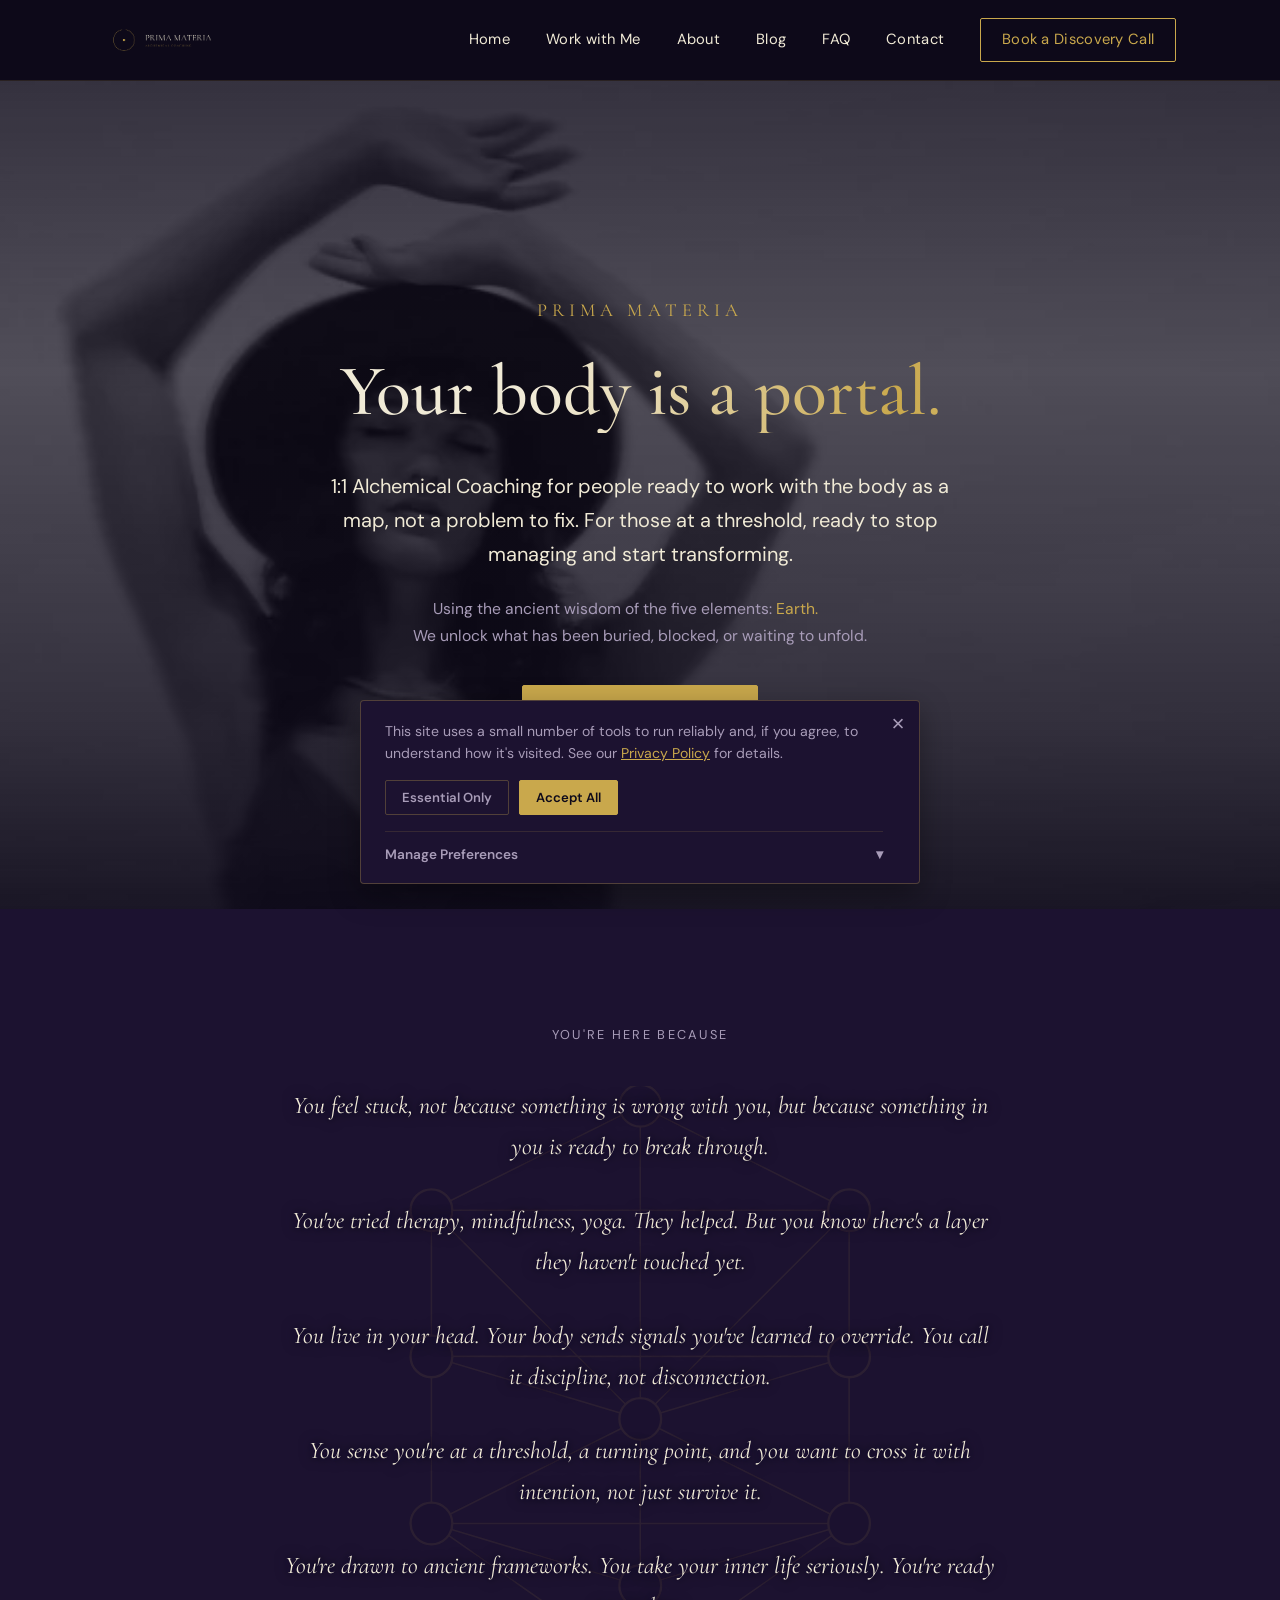
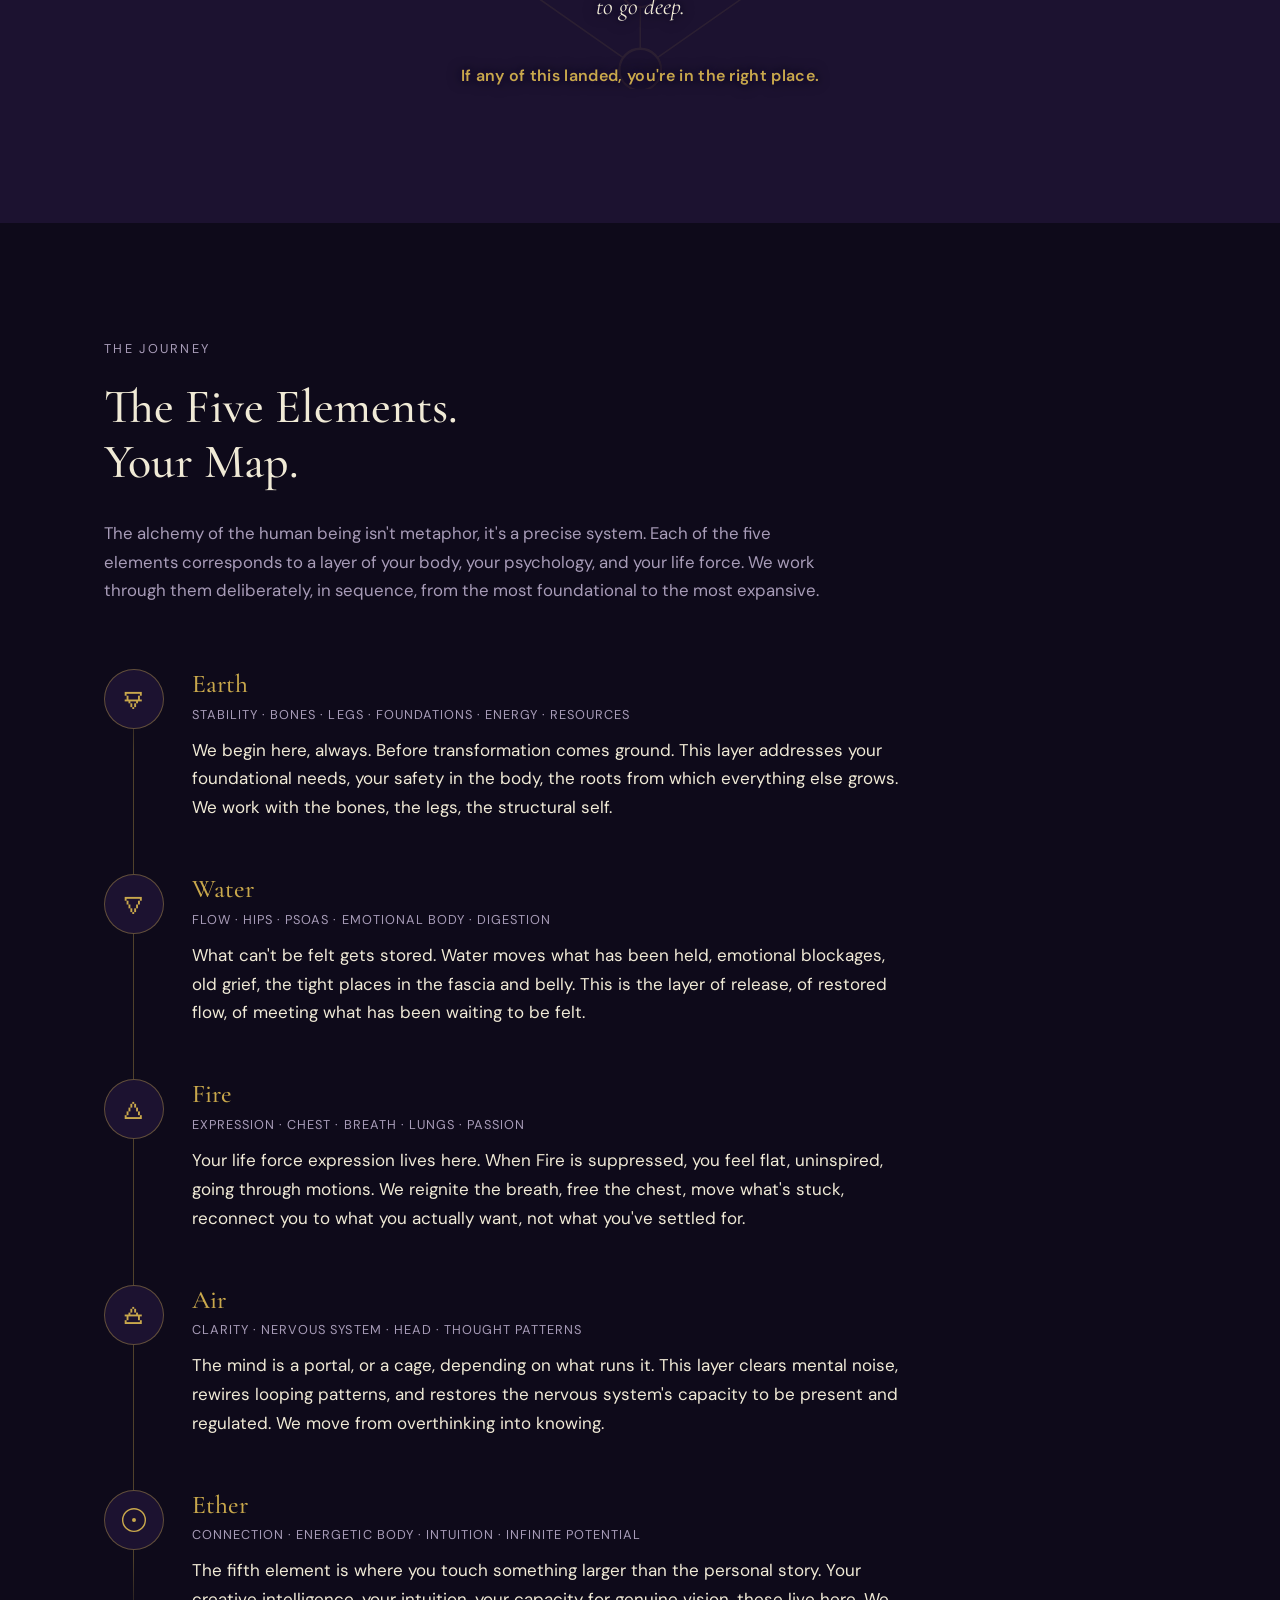
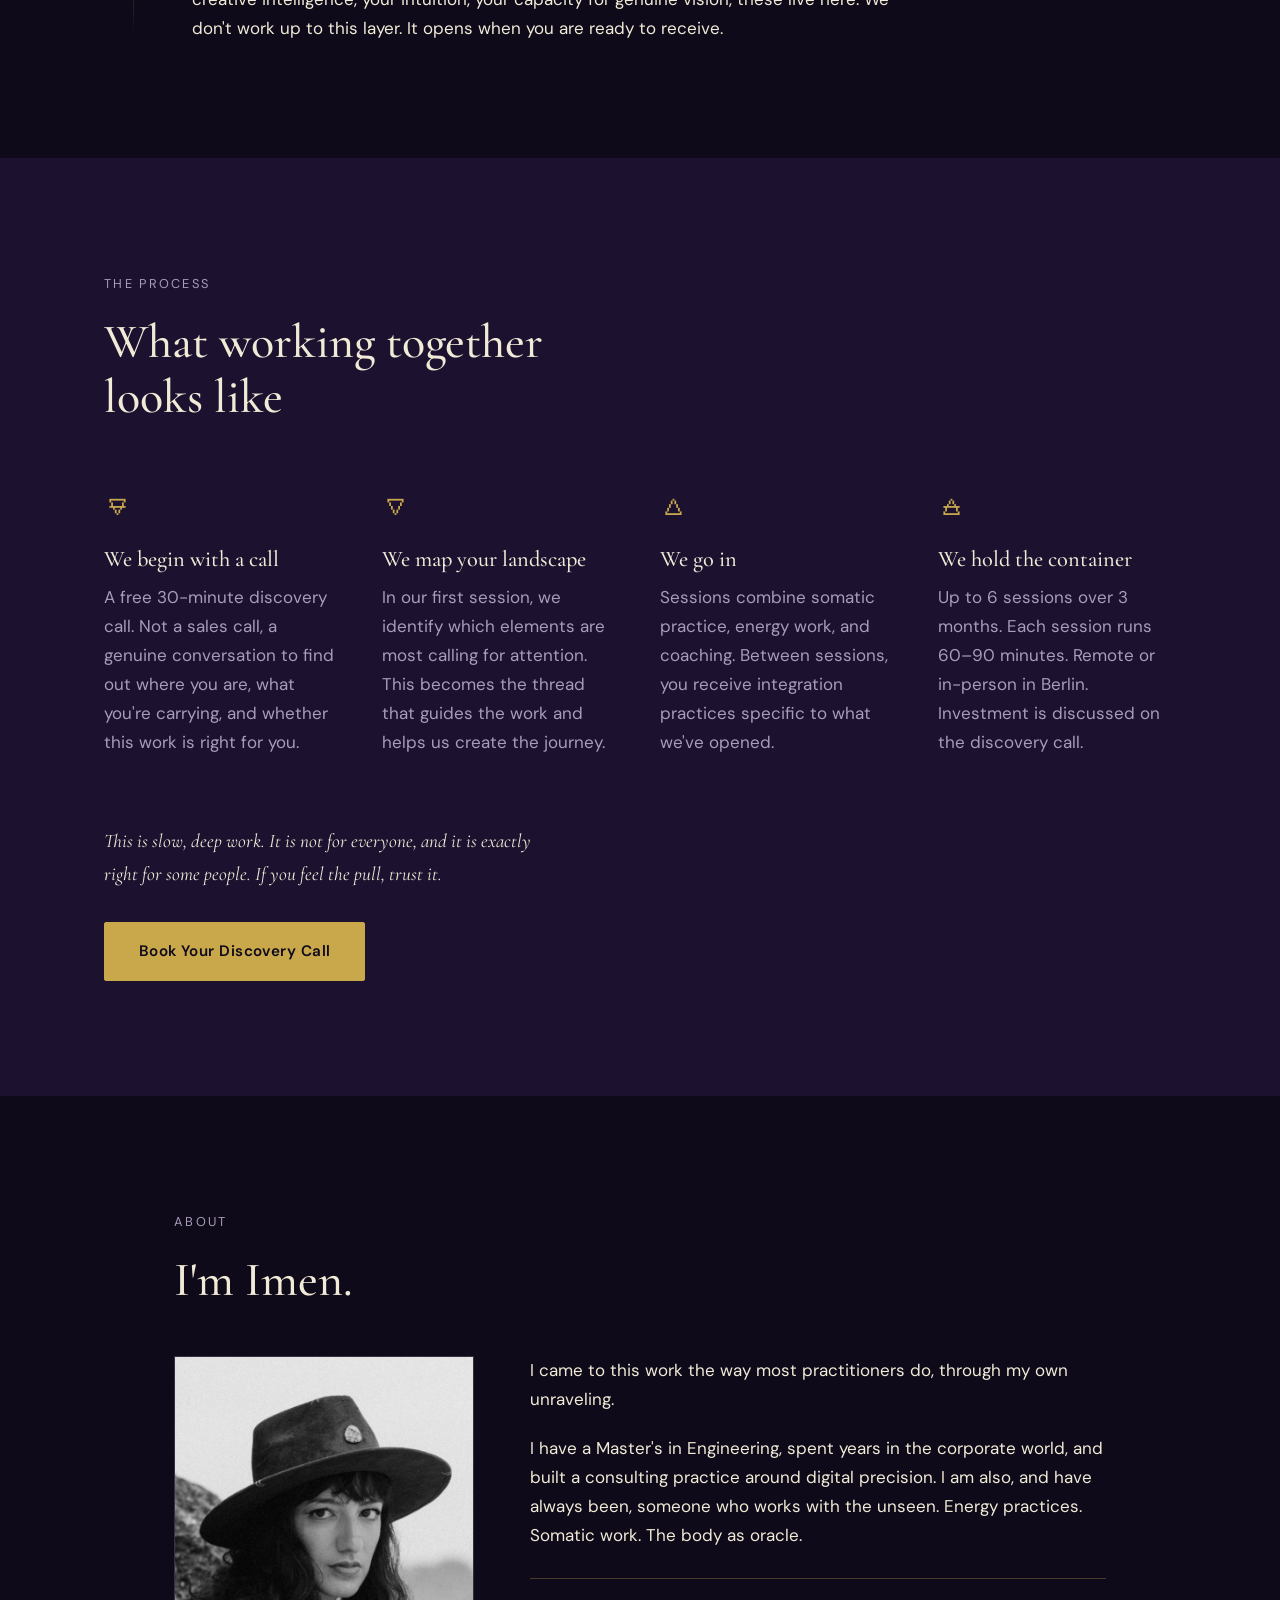
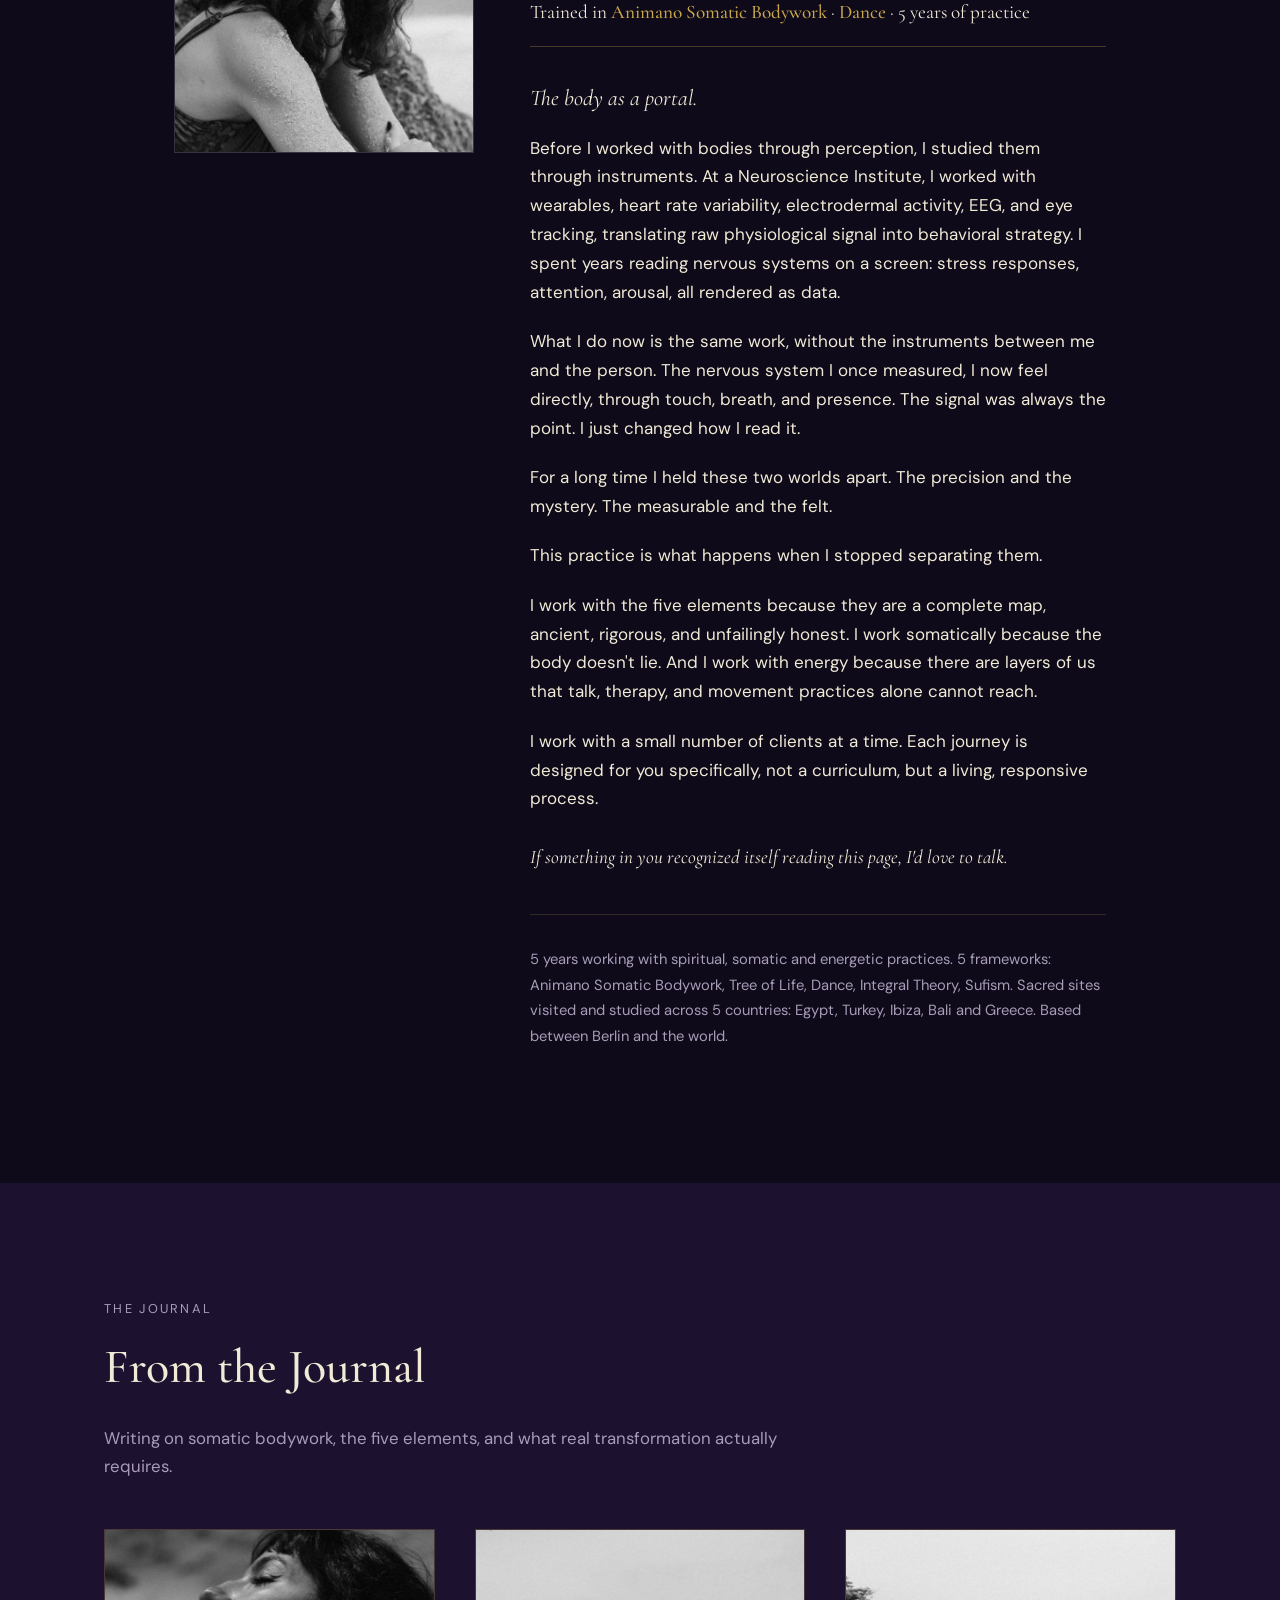
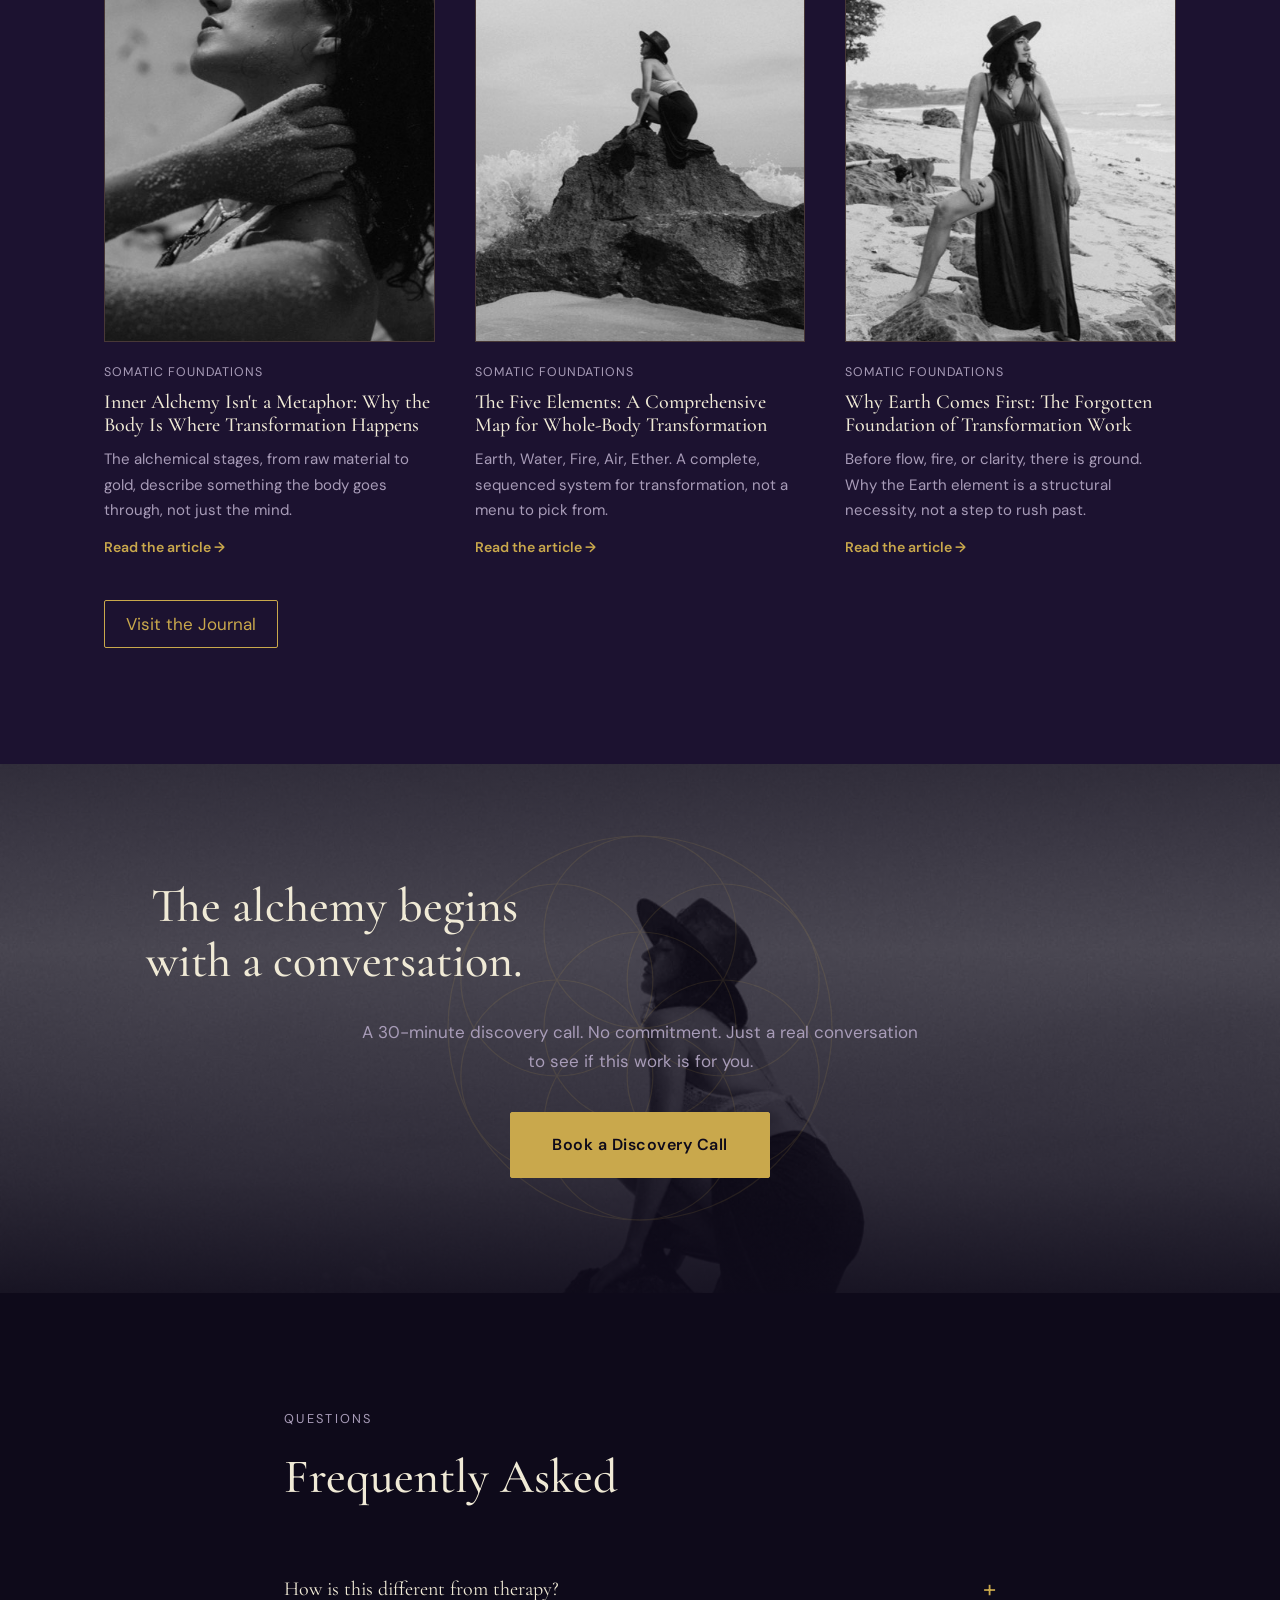
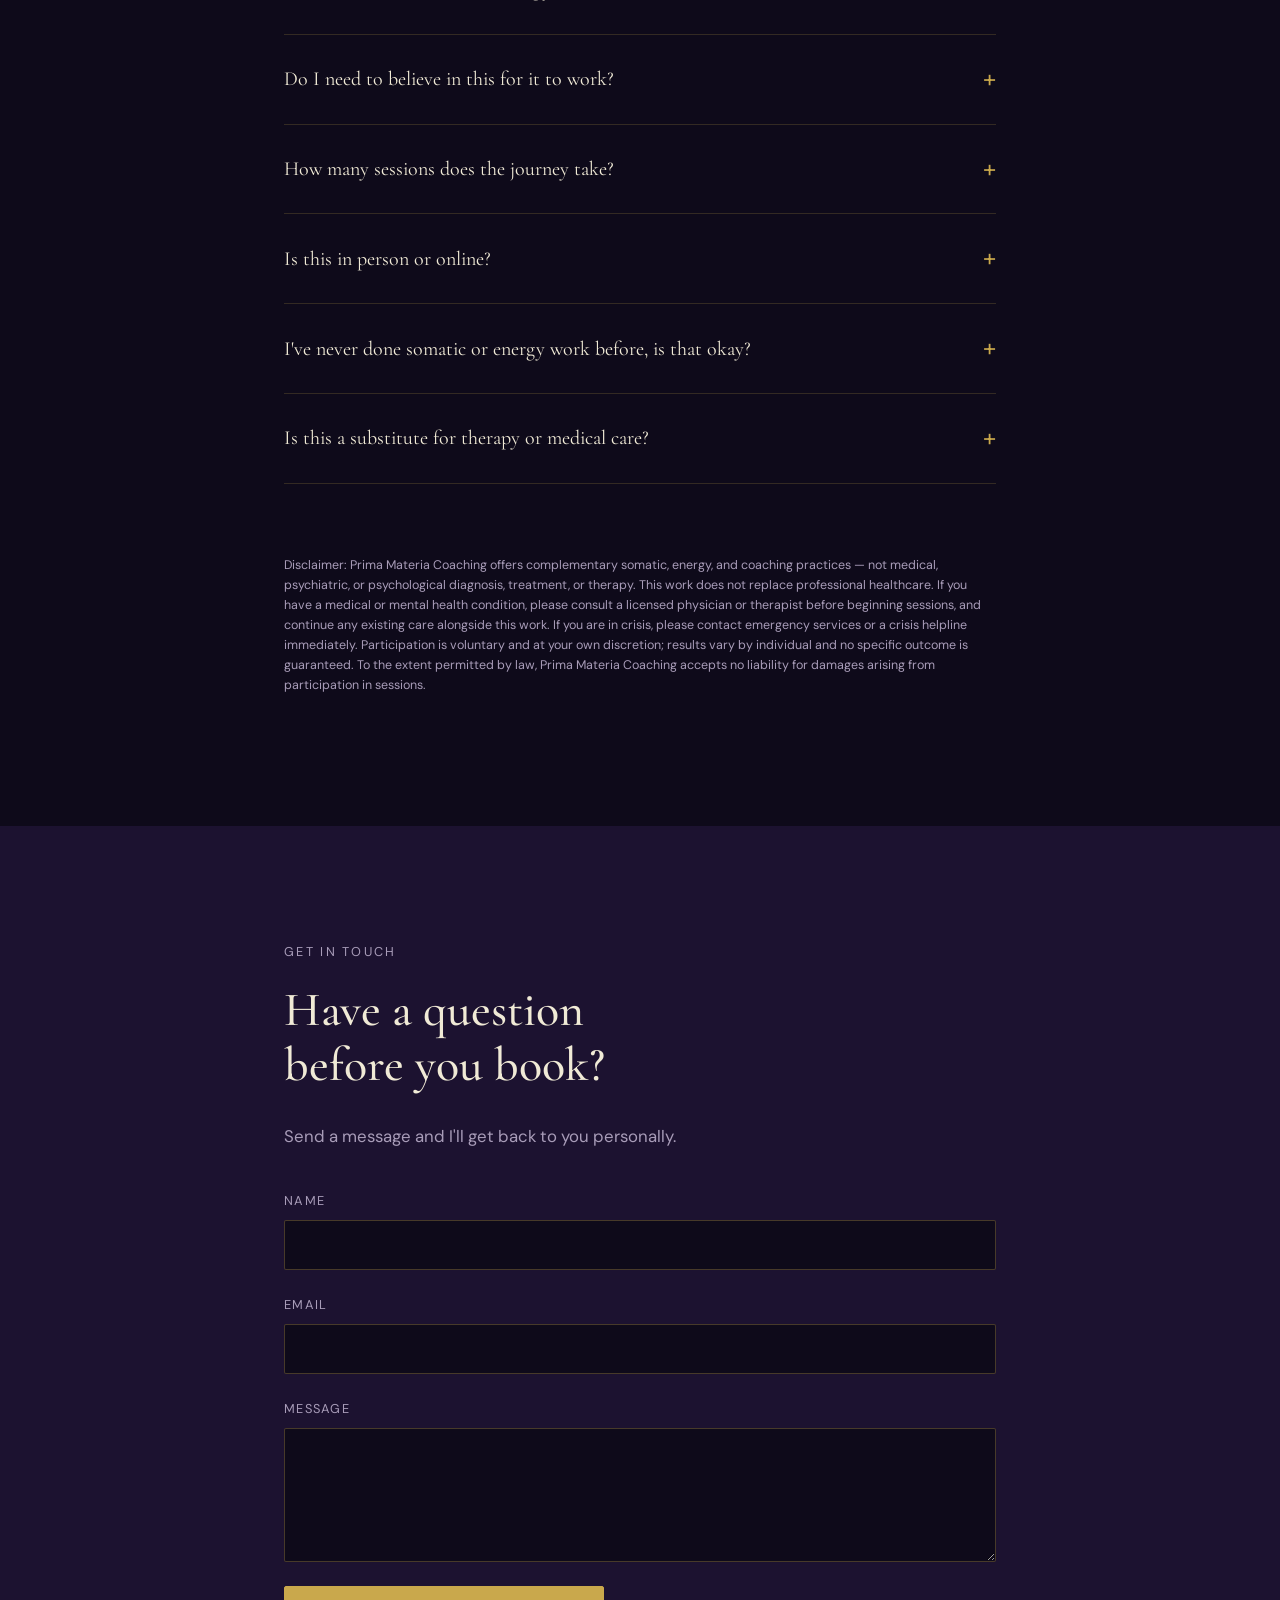
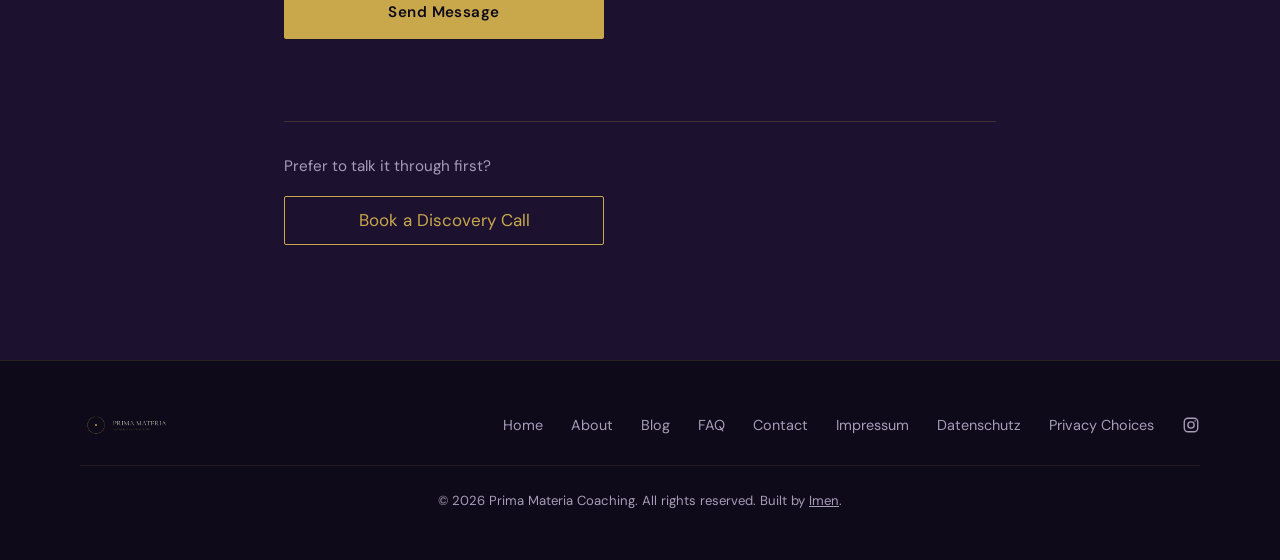
==== commit 3c70cfbe: "Replace text wordmark with logo image in nav and footer Applied across all 7 pages (index, impressum" ====
--- a/index.html
+++ b/index.html
@@ -31,7 +31,8 @@
 .site-header{position:sticky;top:0;z-index:100;border-bottom:1px solid rgba(201,168,76,.15)}
 .site-header::before{content:"";position:absolute;inset:0;z-index:-1;background:rgba(14,10,26,.82);backdrop-filter:blur(10px);-webkit-backdrop-filter:blur(10px)}
 .nav-wrap{max-width:var(--max-width);margin:0 auto;padding:1.1rem 1.5rem;display:flex;align-items:center;justify-content:space-between}
-.brand{font-family:var(--font-display);font-size:1.3rem;letter-spacing:.06em;color:var(--gold);text-decoration:none}
+.brand{font-family:var(--font-display);font-size:1.3rem;letter-spacing:.06em;color:var(--gold);text-decoration:none;display:inline-flex;align-items:center}
+.brand-logo{display:block;height:40px;width:auto}
 .site-nav{display:flex;align-items:center;gap:2.25rem}
 .site-nav a{text-decoration:none;font-size:.92rem;letter-spacing:.02em;color:var(--text)}
 .site-nav a:not(.nav-cta):hover{color:var(--gold)}
@@ -232,7 +233,7 @@
 
 <header class="site-header" id="siteHeader">
   <div class="nav-wrap">
-    <a href="#top" class="brand">Prima&nbsp;Materia&nbsp;Coaching</a>
+    <a href="#top" class="brand"><img src="images/logo.png" alt="Prima Materia Coaching" class="brand-logo" width="1600" height="420"></a>
 
     <nav class="site-nav" id="siteNav" aria-label="Primary">
       <a href="#top">Home</a>
@@ -616,7 +617,7 @@
 
 <footer class="site-footer">
   <div class="footer-inner">
-    <a href="#top" class="brand brand--footer">Prima&nbsp;Materia&nbsp;Coaching</a>
+    <a href="#top" class="brand brand--footer"><img src="images/logo.png" alt="Prima Materia Coaching" class="brand-logo" width="1600" height="420"></a>
     <nav class="footer-nav" aria-label="Footer">
       <a href="#top">Home</a>
       <a href="#about">About</a>
--- a/css/style.css
+++ b/css/style.css
@@ -422,6 +422,13 @@
   letter-spacing: 0.06em;
   color: var(--gold);
   text-decoration: none;
+  display: inline-flex;
+  align-items: center;
+}
+.brand-logo {
+  display: block;
+  height: 40px;
+  width: auto;
 }
 .site-nav {
   display: flex;
@@ -1198,7 +1205,7 @@
   justify-content: space-between;
   gap: 1.5rem;
 }
-.brand--footer { font-size: 1.1rem; }
+.brand--footer .brand-logo { height: 32px; }
 .footer-nav {
   display: flex;
   flex-wrap: wrap;
--- a/css/style.css
+++ b/css/style.css
@@ -422,6 +422,13 @@
   letter-spacing: 0.06em;
   color: var(--gold);
   text-decoration: none;
+  display: inline-flex;
+  align-items: center;
+}
+.brand-logo {
+  display: block;
+  height: 40px;
+  width: auto;
 }
 .site-nav {
   display: flex;
@@ -1198,7 +1205,7 @@
   justify-content: space-between;
   gap: 1.5rem;
 }
-.brand--footer { font-size: 1.1rem; }
+.brand--footer .brand-logo { height: 32px; }
 .footer-nav {
   display: flex;
   flex-wrap: wrap;
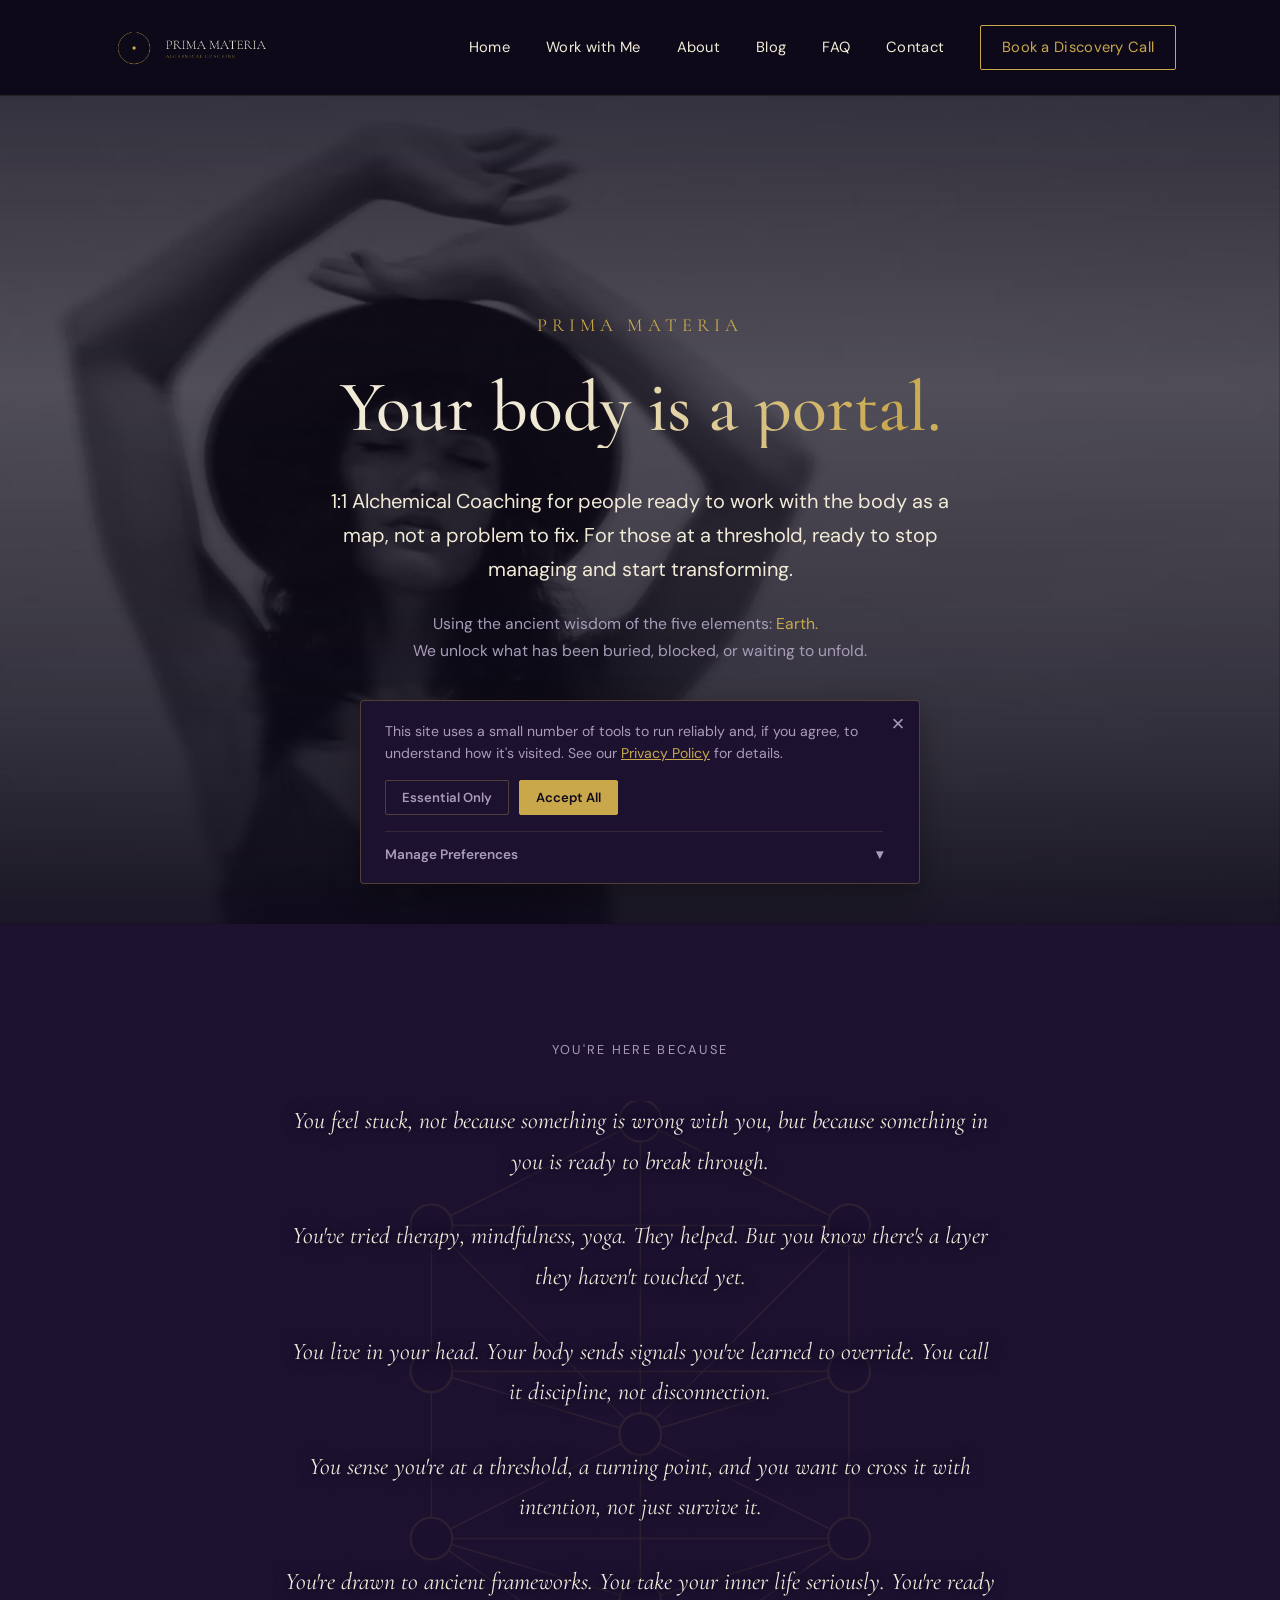
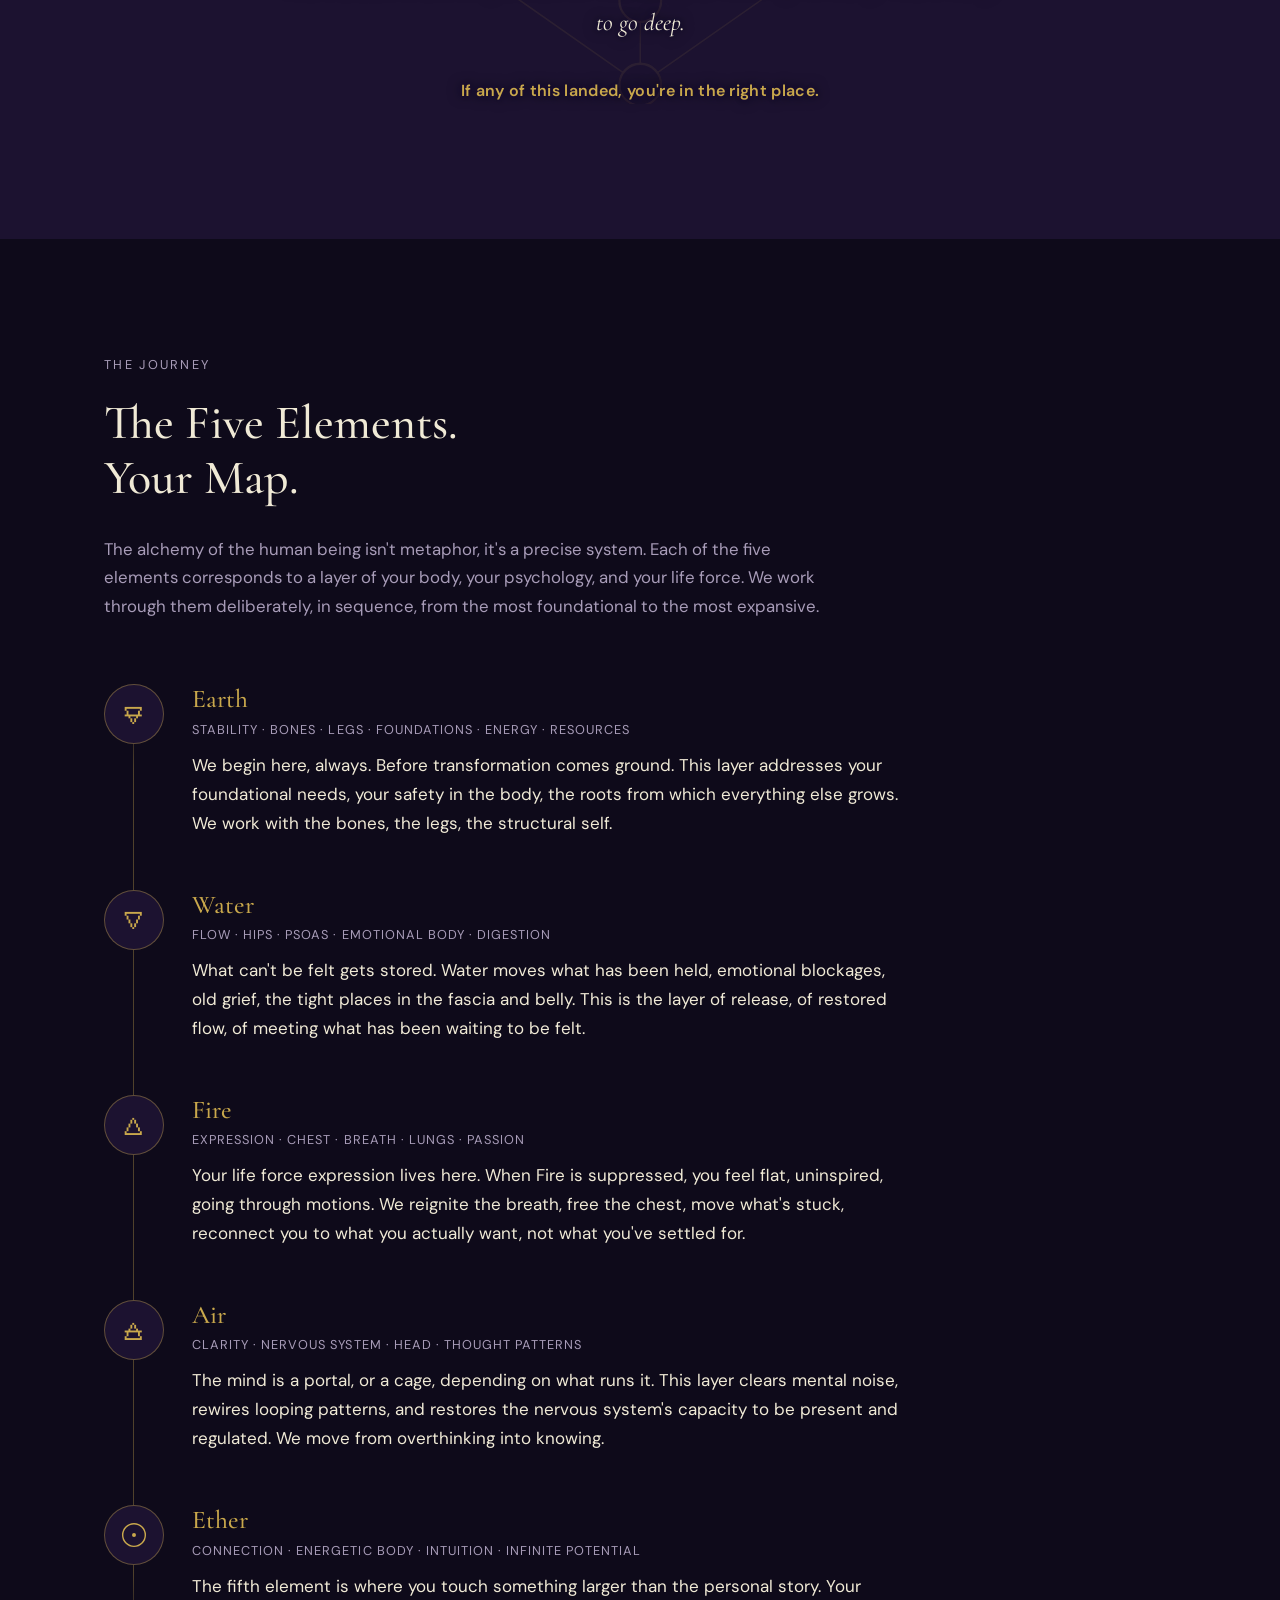
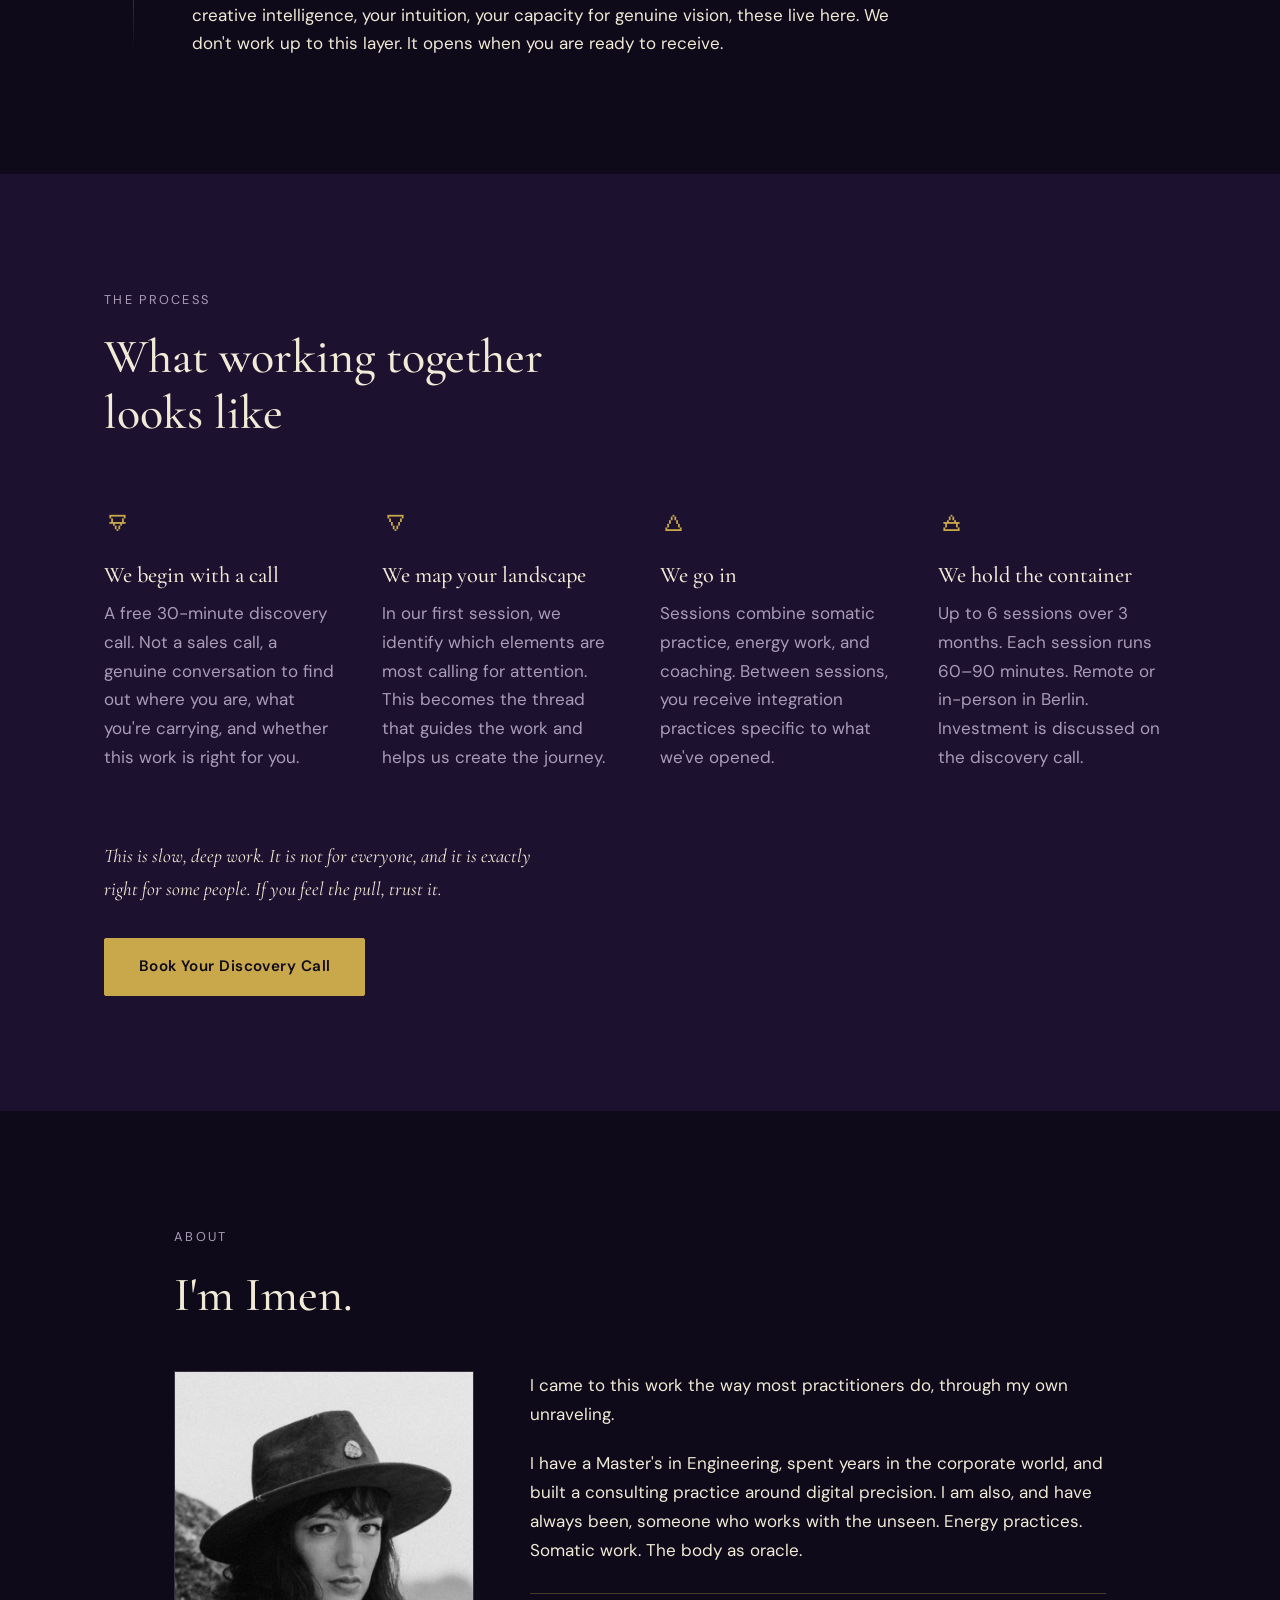
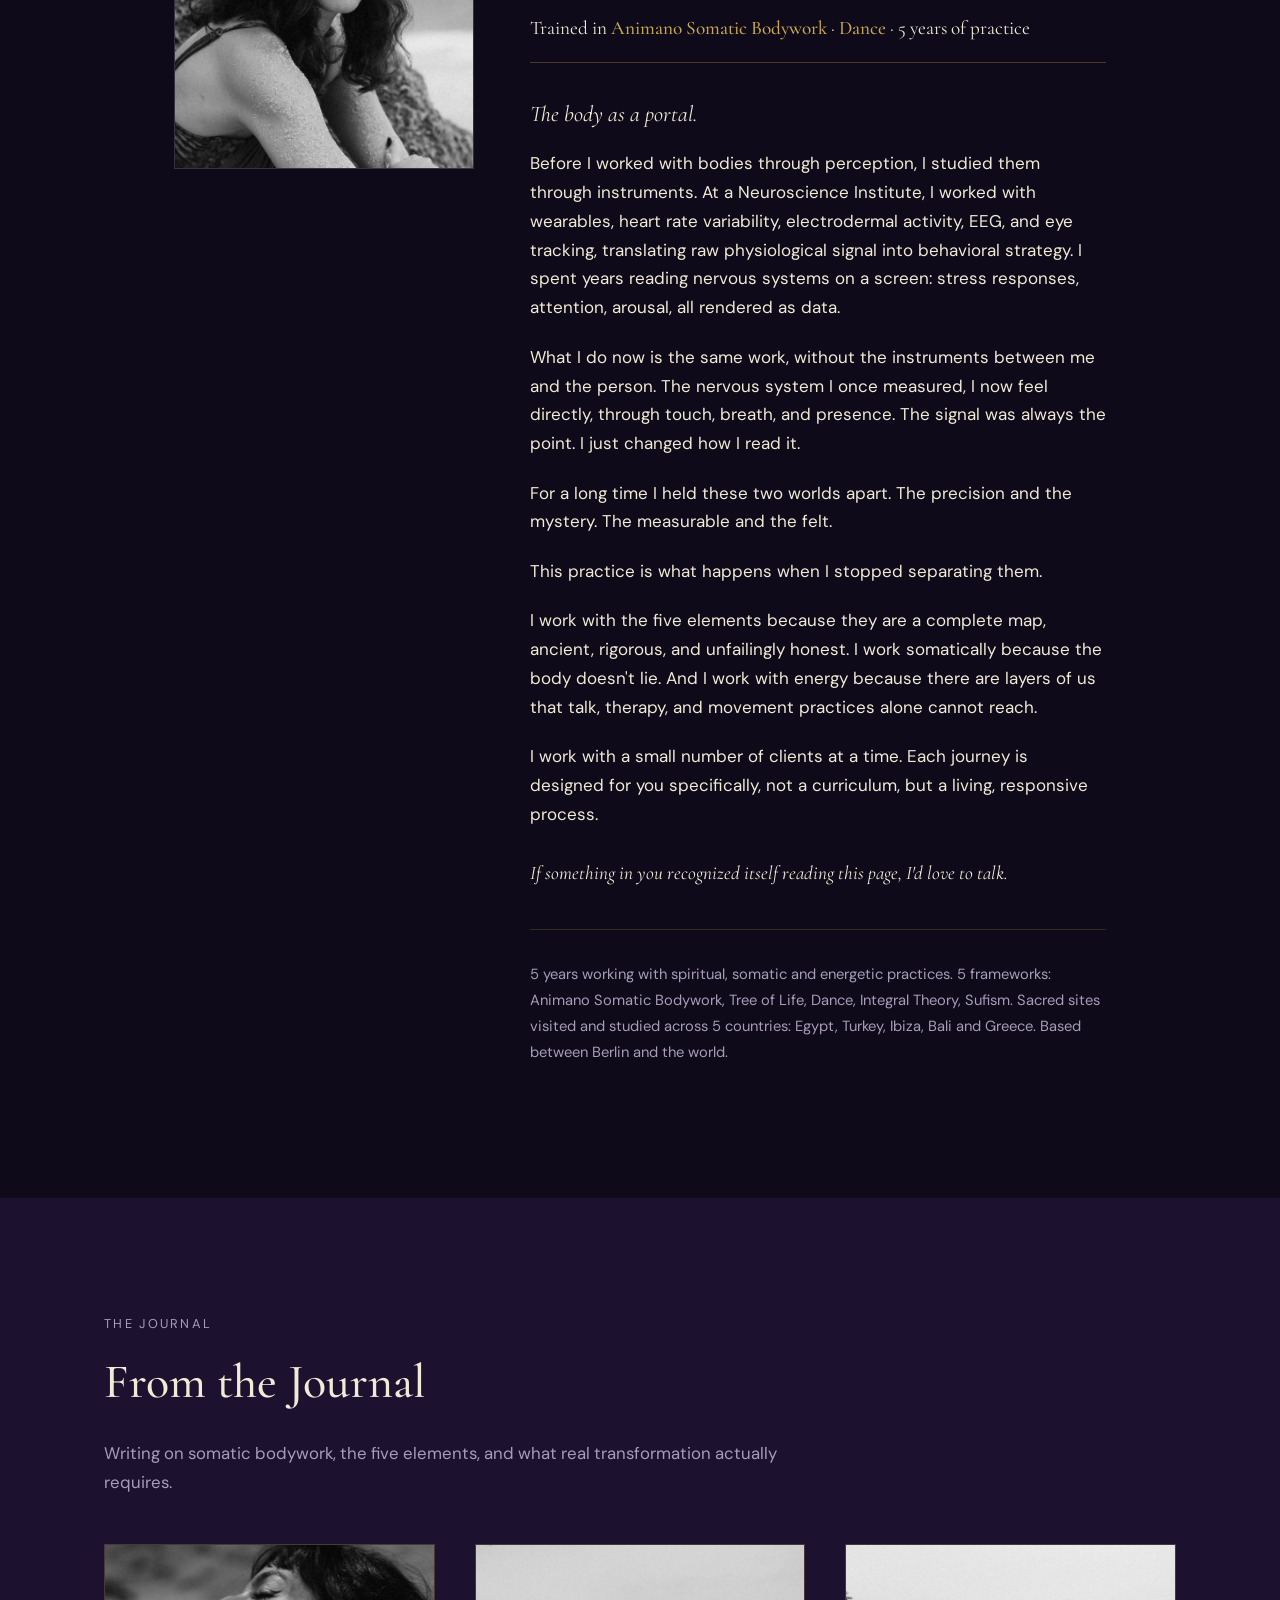
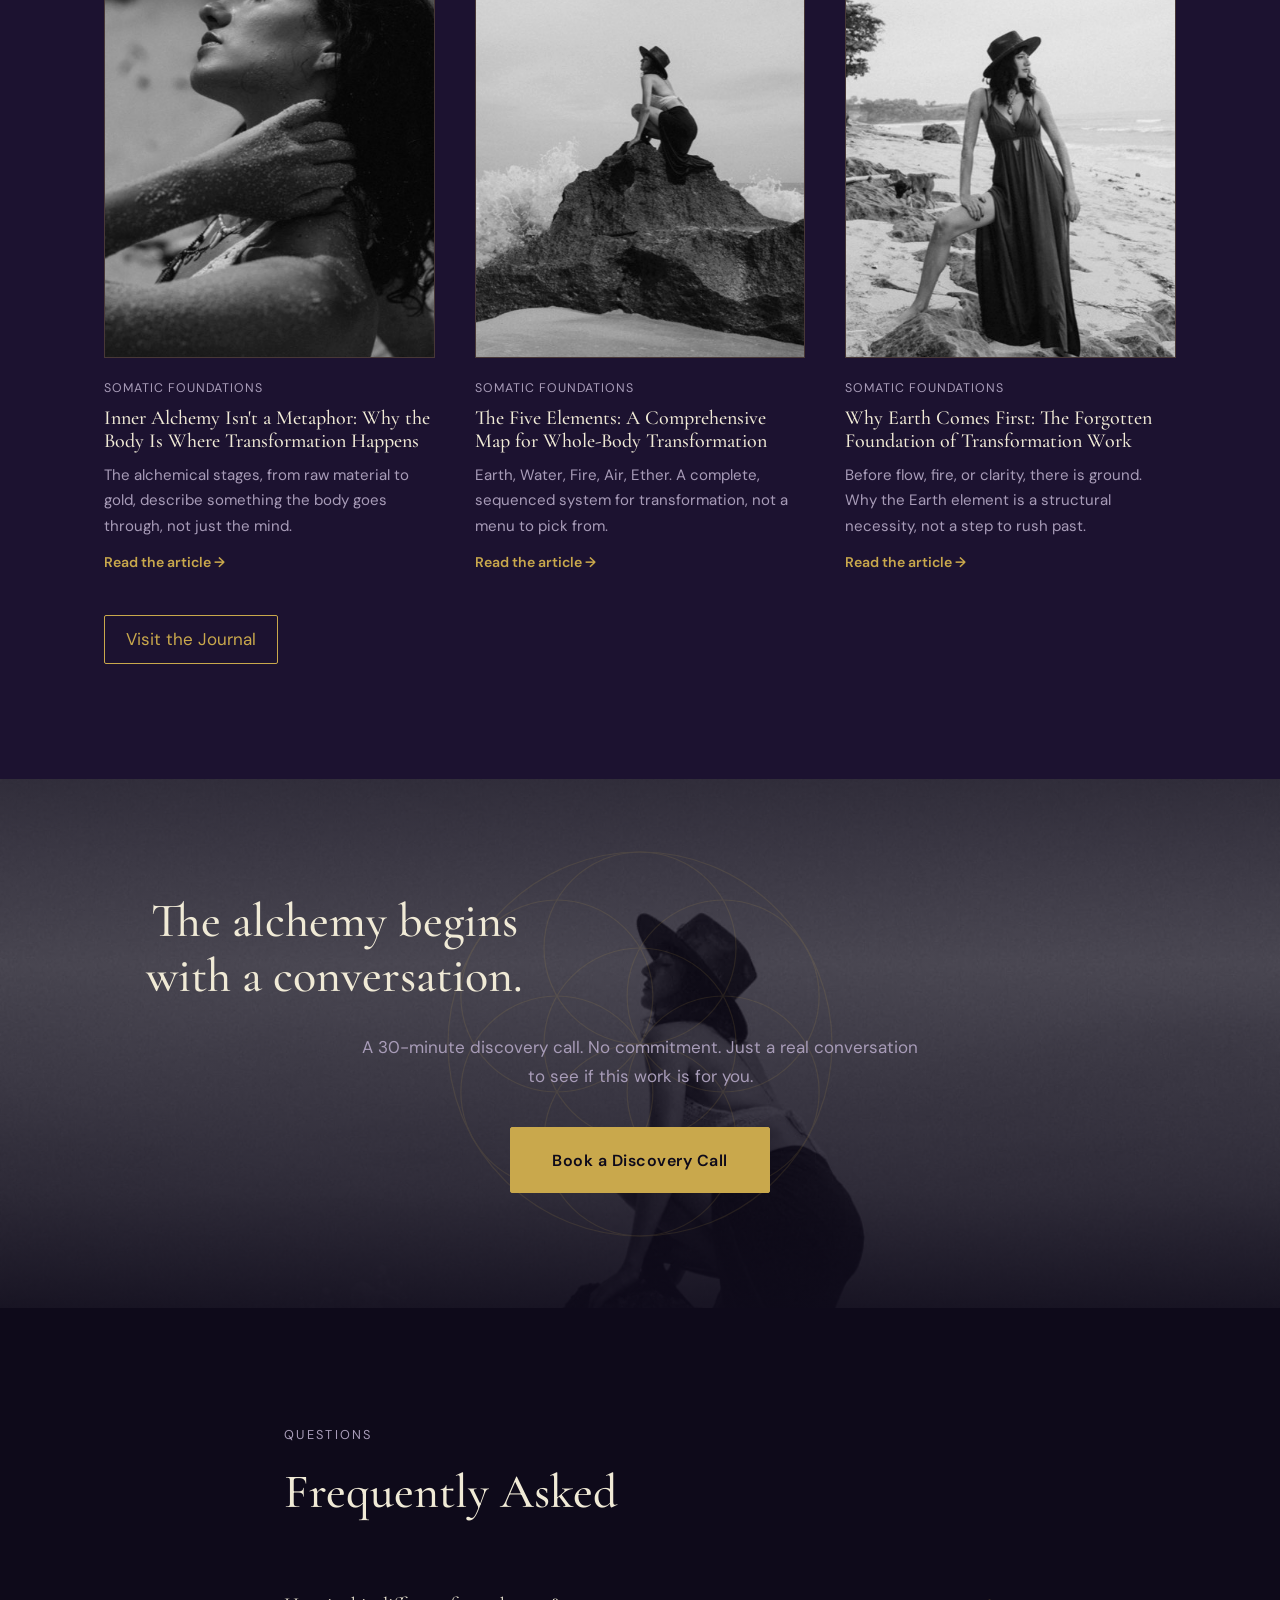
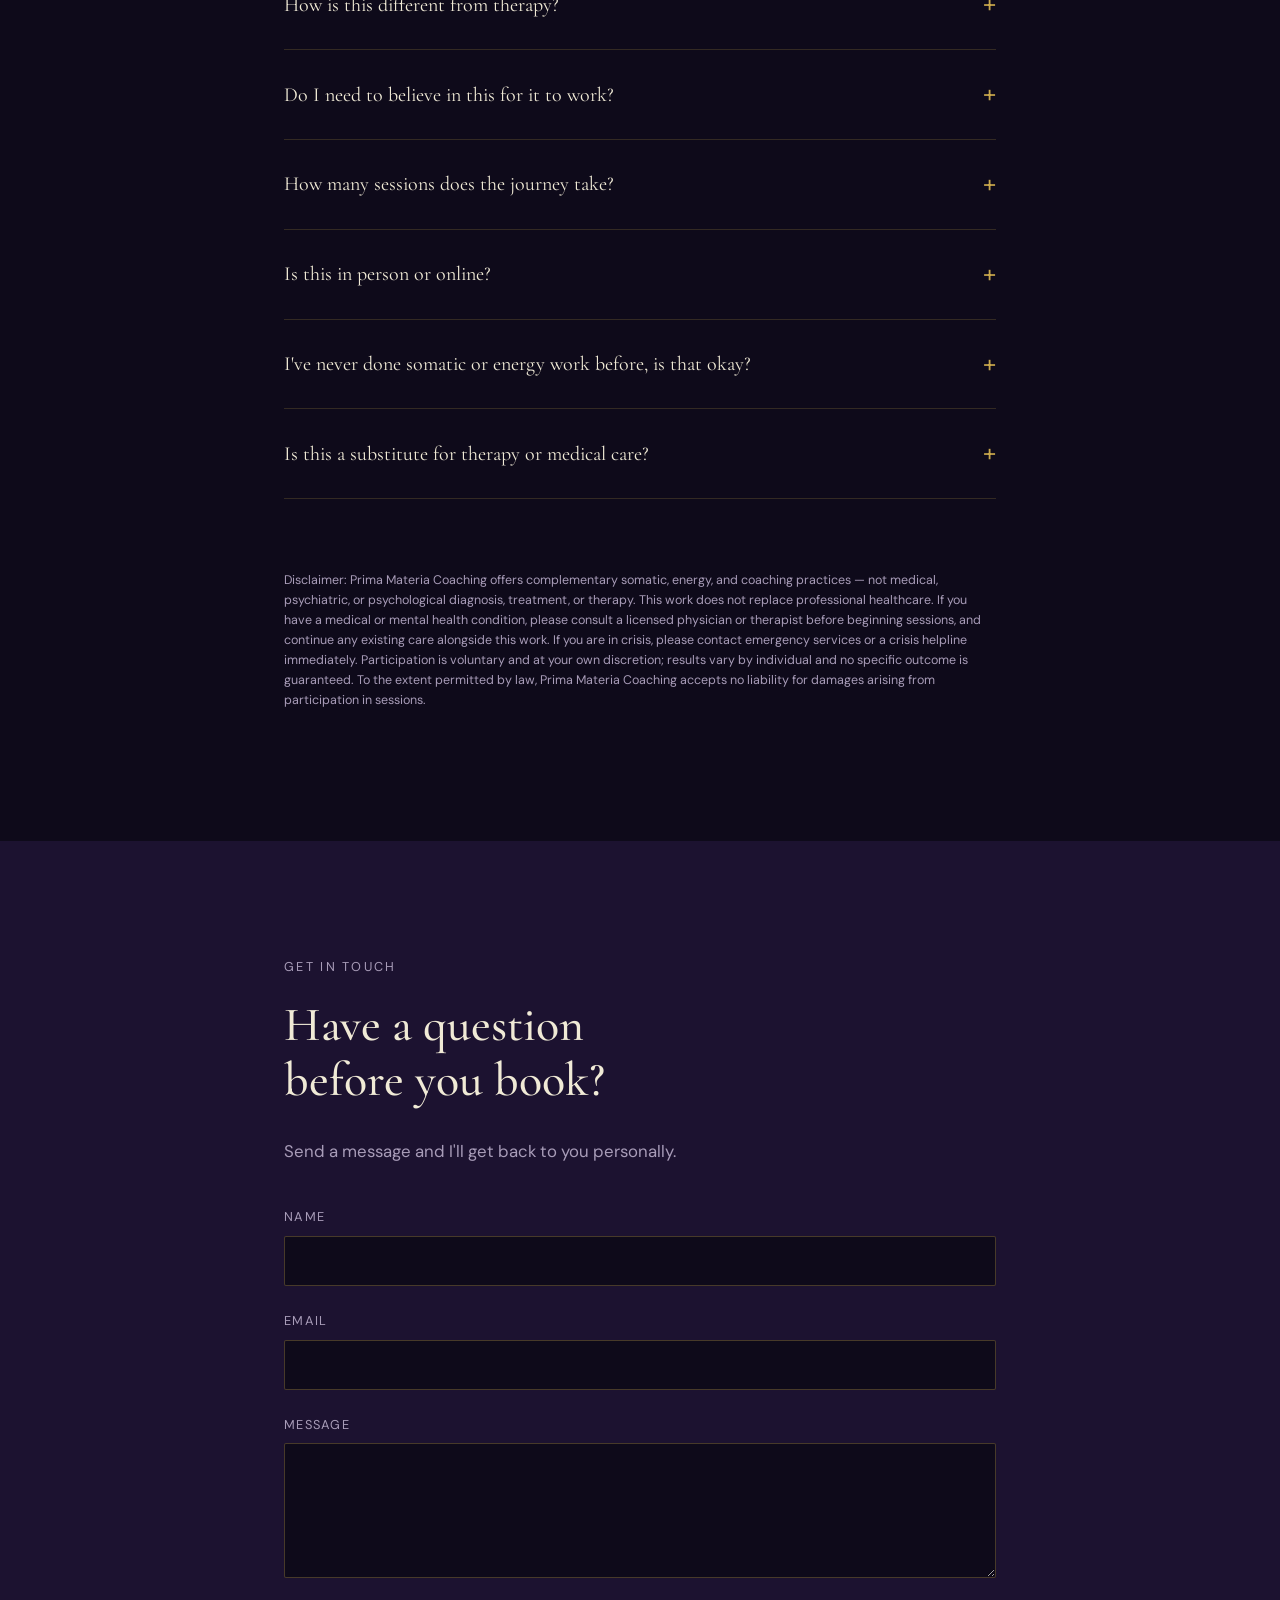
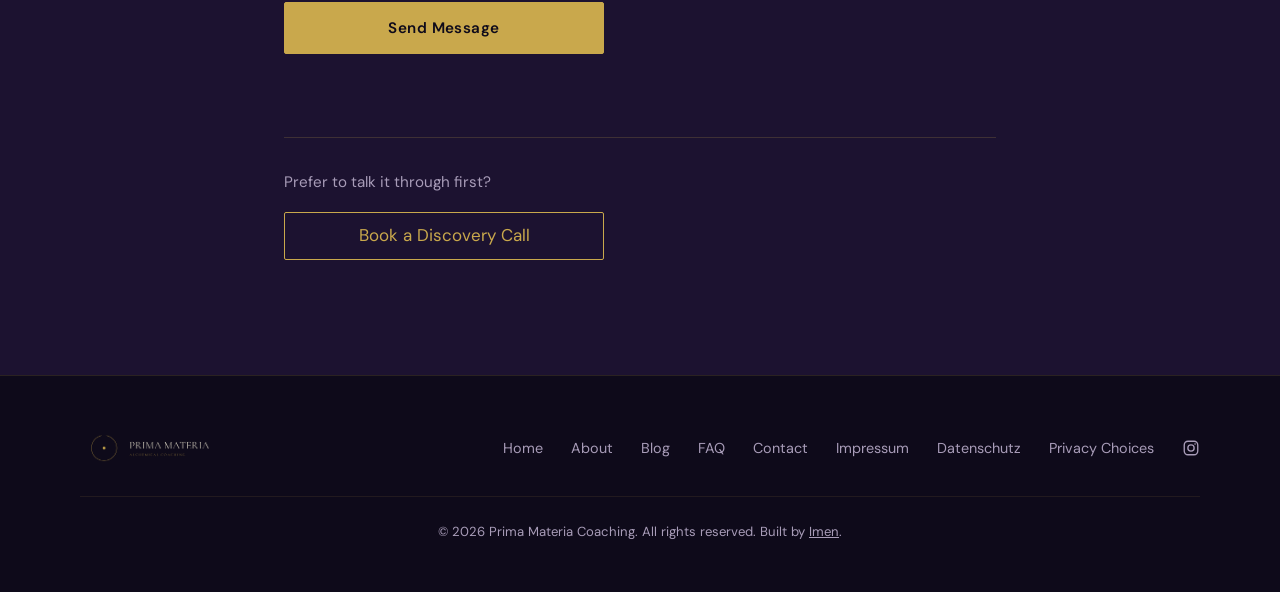
==== commit 4742c2a1: "Enlarge logo and raise nav breakpoint to prevent wrapping Logo was barely readable at 40px/32px; bum" ====
--- a/index.html
+++ b/index.html
@@ -32,7 +32,7 @@
 .site-header::before{content:"";position:absolute;inset:0;z-index:-1;background:rgba(14,10,26,.82);backdrop-filter:blur(10px);-webkit-backdrop-filter:blur(10px)}
 .nav-wrap{max-width:var(--max-width);margin:0 auto;padding:1.1rem 1.5rem;display:flex;align-items:center;justify-content:space-between}
 .brand{font-family:var(--font-display);font-size:1.3rem;letter-spacing:.06em;color:var(--gold);text-decoration:none;display:inline-flex;align-items:center}
-.brand-logo{display:block;height:40px;width:auto}
+.brand-logo{display:block;height:60px;width:auto}
 .site-nav{display:flex;align-items:center;gap:2.25rem}
 .site-nav a{text-decoration:none;font-size:.92rem;letter-spacing:.02em;color:var(--text)}
 .site-nav a:not(.nav-cta):hover{color:var(--gold)}
@@ -43,7 +43,7 @@
 .nav-toggle[aria-expanded="true"] span:nth-child(1){transform:translateY(7px) rotate(45deg)}
 .nav-toggle[aria-expanded="true"] span:nth-child(2){opacity:0}
 .nav-toggle[aria-expanded="true"] span:nth-child(3){transform:translateY(-7px) rotate(-45deg)}
-@media (max-width:780px){
+@media (max-width:1000px){
   .nav-toggle{display:flex}
   .site-nav{position:fixed;inset:0 0 0 auto;top:68px;height:calc(100% - 68px);width:min(78vw,320px);background:var(--surface);flex-direction:column;align-items:flex-start;padding:2.5rem 2rem;gap:1.75rem;transform:translateX(100%);transition:transform .3s ease;border-left:1px solid rgba(201,168,76,.2)}
   .site-nav.is-open{transform:translateX(0)}
--- a/css/style.css
+++ b/css/style.css
@@ -427,7 +427,7 @@
 }
 .brand-logo {
   display: block;
-  height: 40px;
+  height: 60px;
   width: auto;
 }
 .site-nav {
@@ -487,7 +487,7 @@
   transform: translateY(-7px) rotate(-45deg);
 }
 
-@media (max-width: 780px) {
+@media (max-width: 1000px) {
   .nav-toggle { display: flex; }
   .site-nav {
     position: fixed;
@@ -1205,7 +1205,7 @@
   justify-content: space-between;
   gap: 1.5rem;
 }
-.brand--footer .brand-logo { height: 32px; }
+.brand--footer .brand-logo { height: 48px; }
 .footer-nav {
   display: flex;
   flex-wrap: wrap;
--- a/css/style.css
+++ b/css/style.css
@@ -427,7 +427,7 @@
 }
 .brand-logo {
   display: block;
-  height: 40px;
+  height: 60px;
   width: auto;
 }
 .site-nav {
@@ -487,7 +487,7 @@
   transform: translateY(-7px) rotate(-45deg);
 }
 
-@media (max-width: 780px) {
+@media (max-width: 1000px) {
   .nav-toggle { display: flex; }
   .site-nav {
     position: fixed;
@@ -1205,7 +1205,7 @@
   justify-content: space-between;
   gap: 1.5rem;
 }
-.brand--footer .brand-logo { height: 32px; }
+.brand--footer .brand-logo { height: 48px; }
 .footer-nav {
   display: flex;
   flex-wrap: wrap;
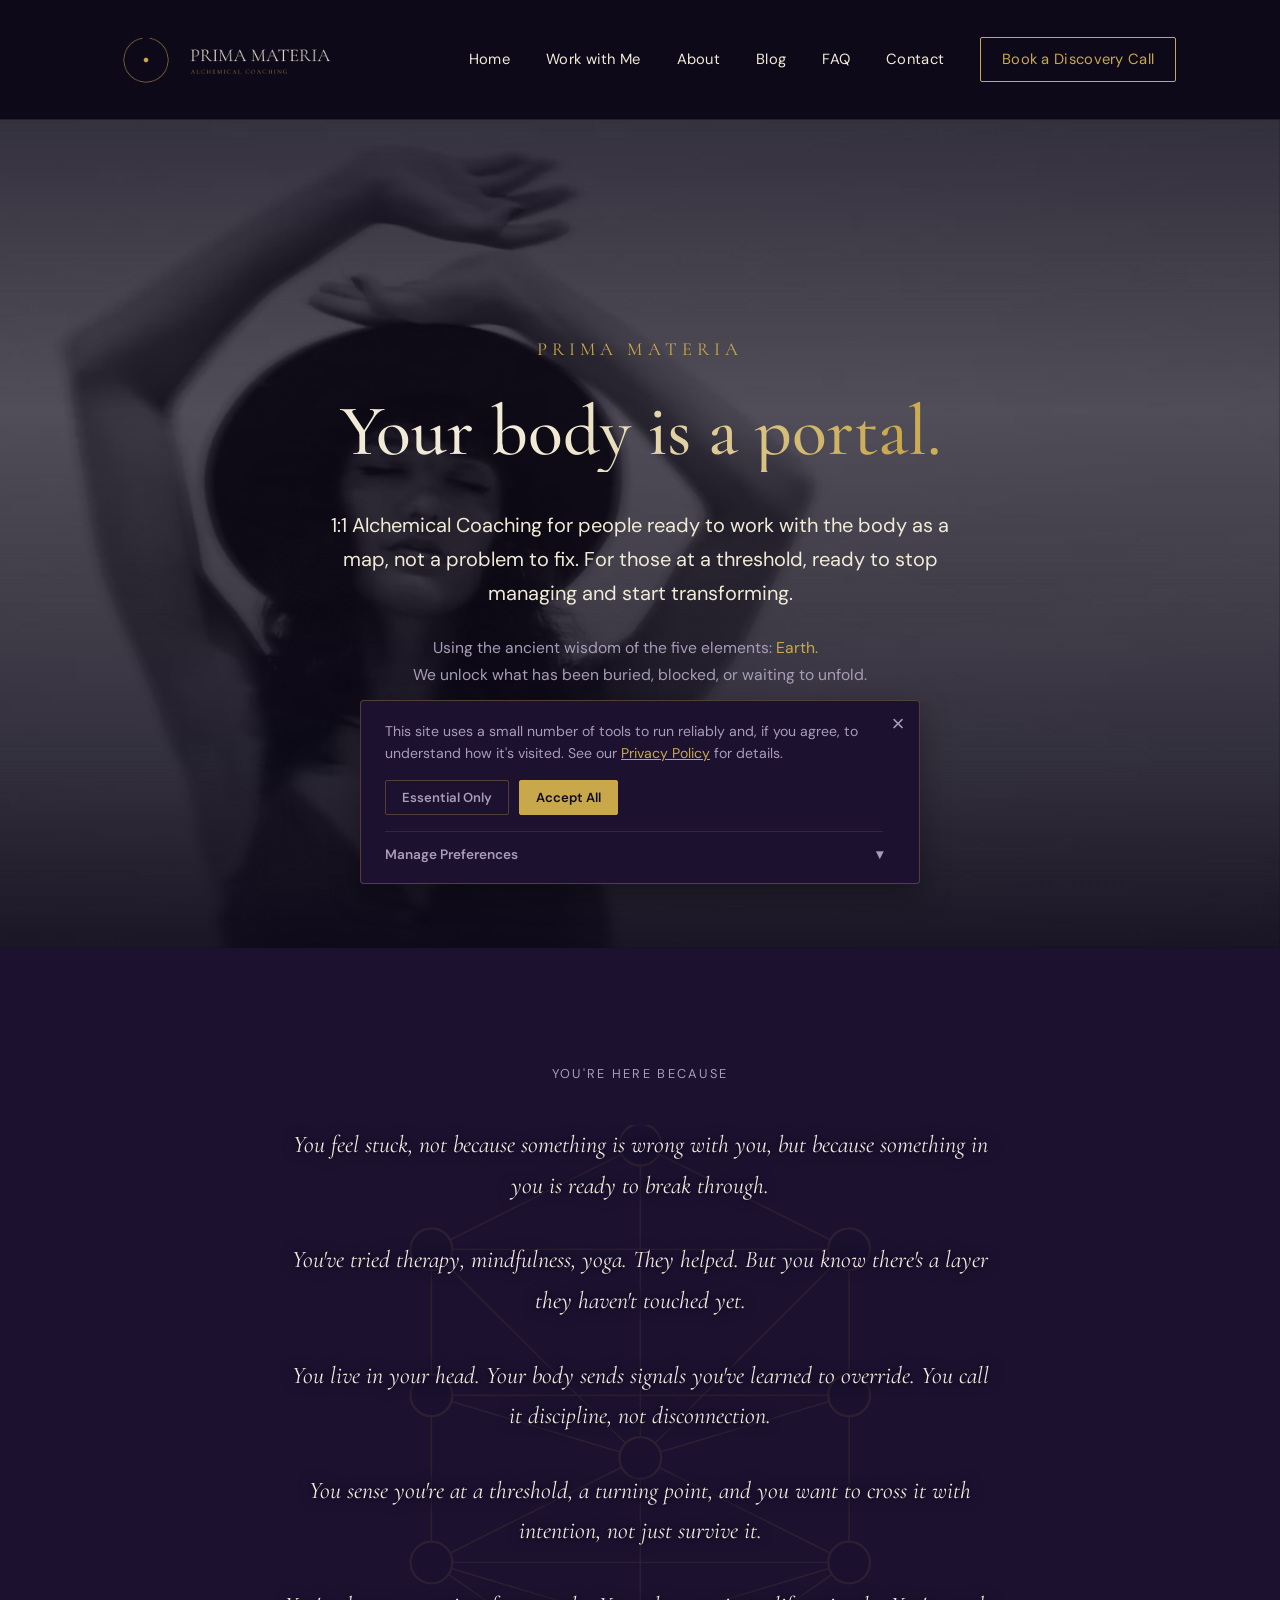
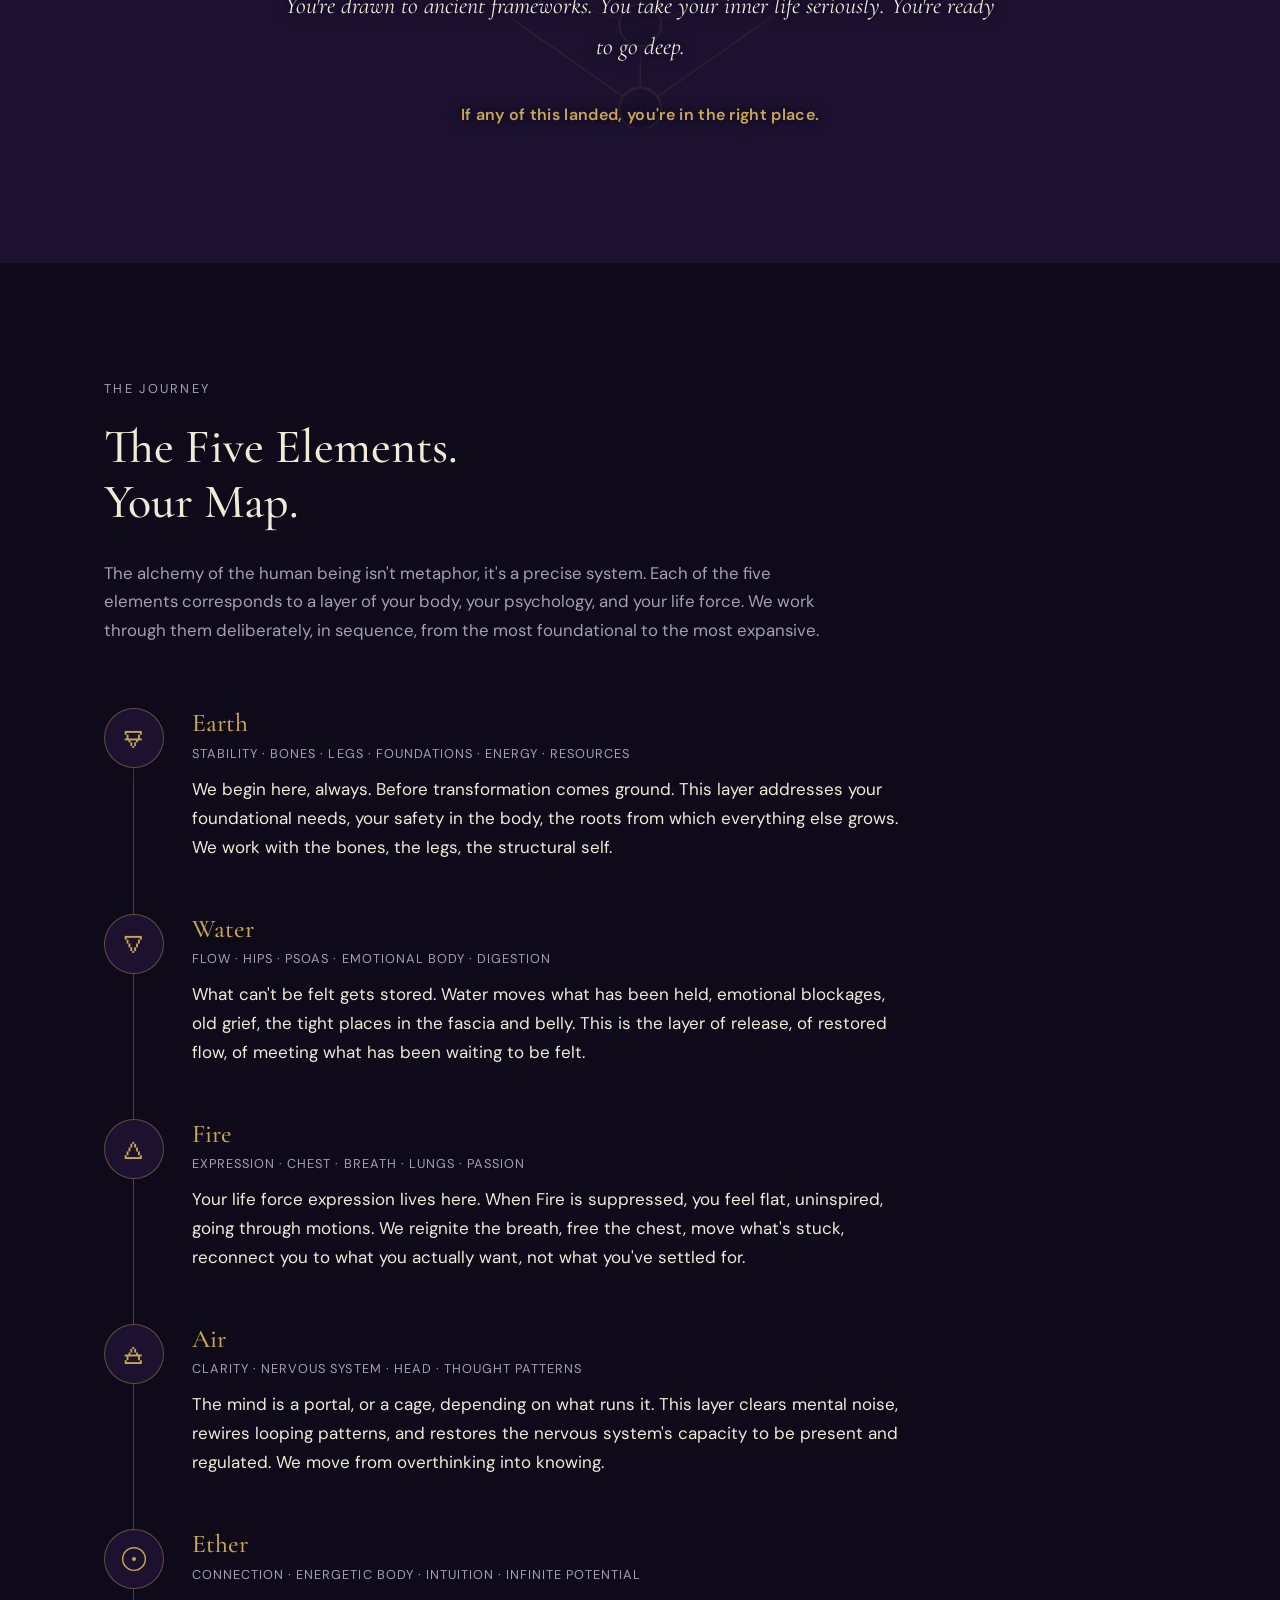
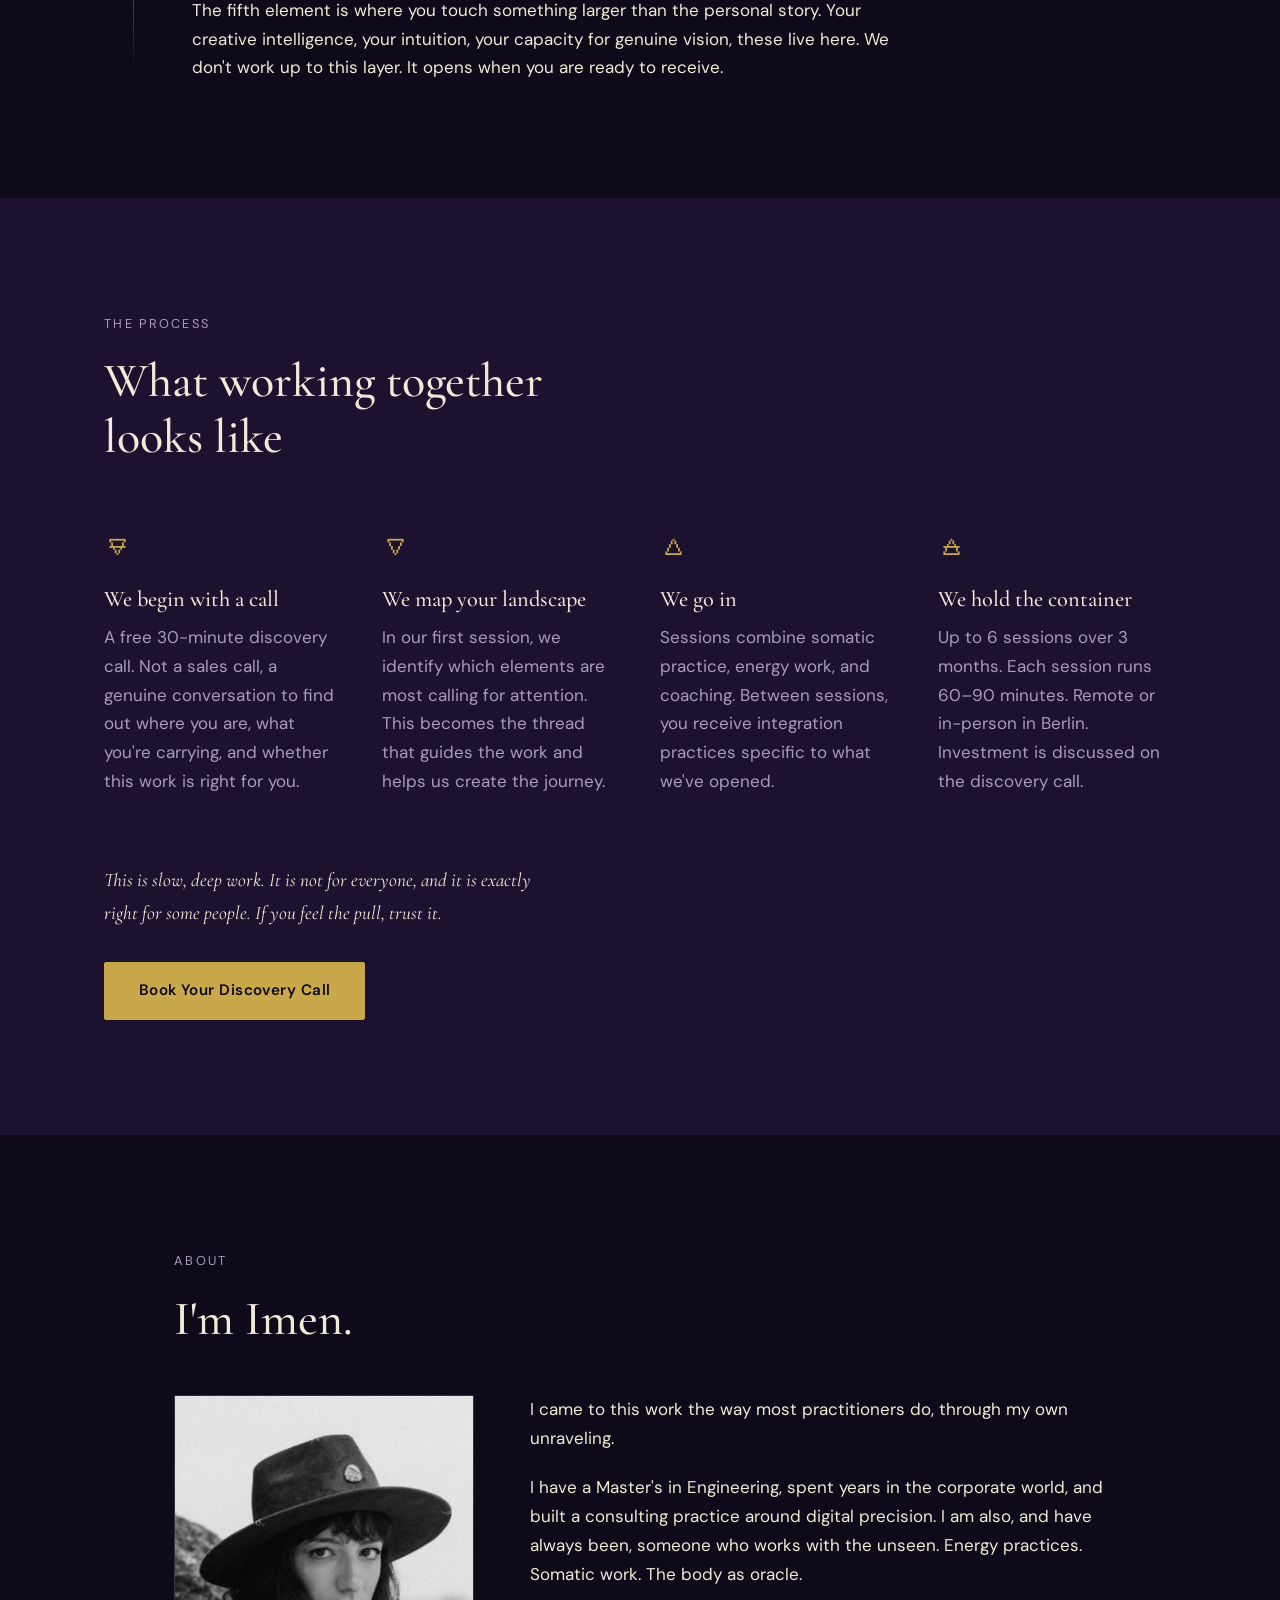
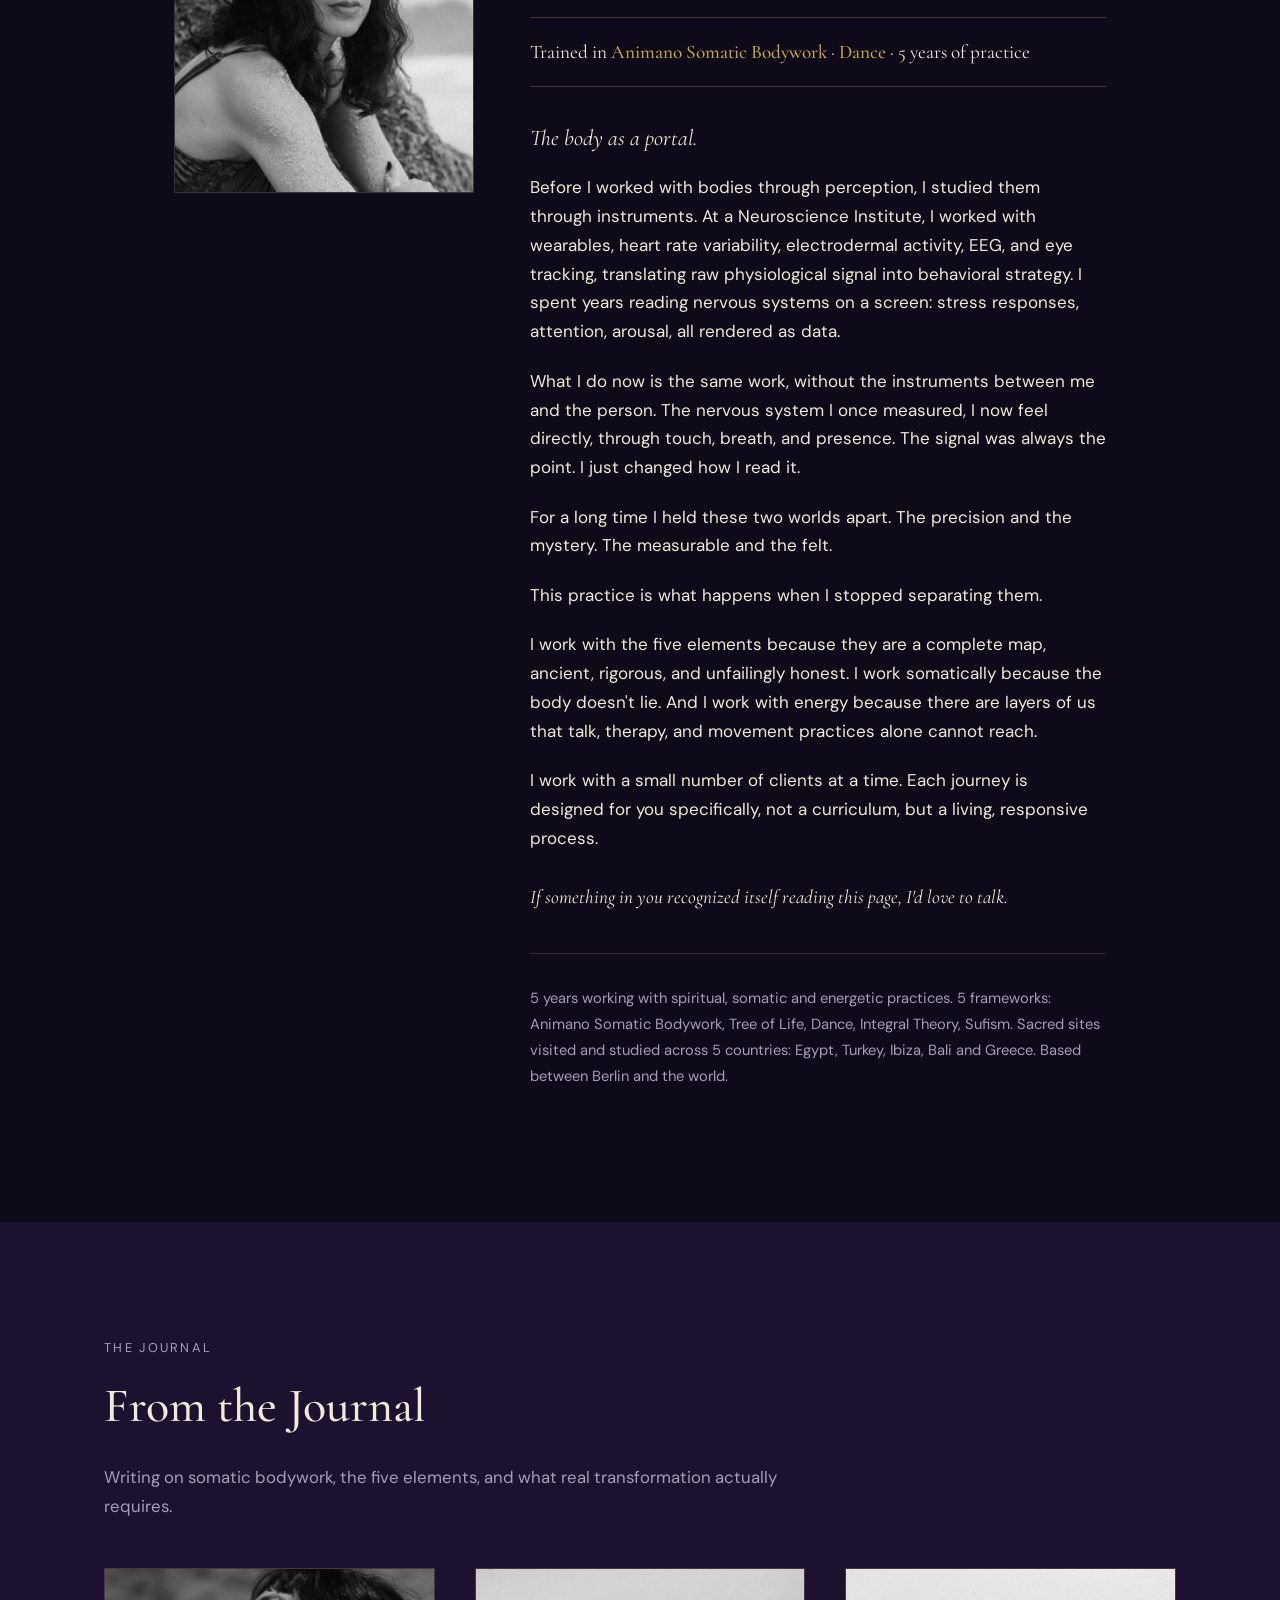
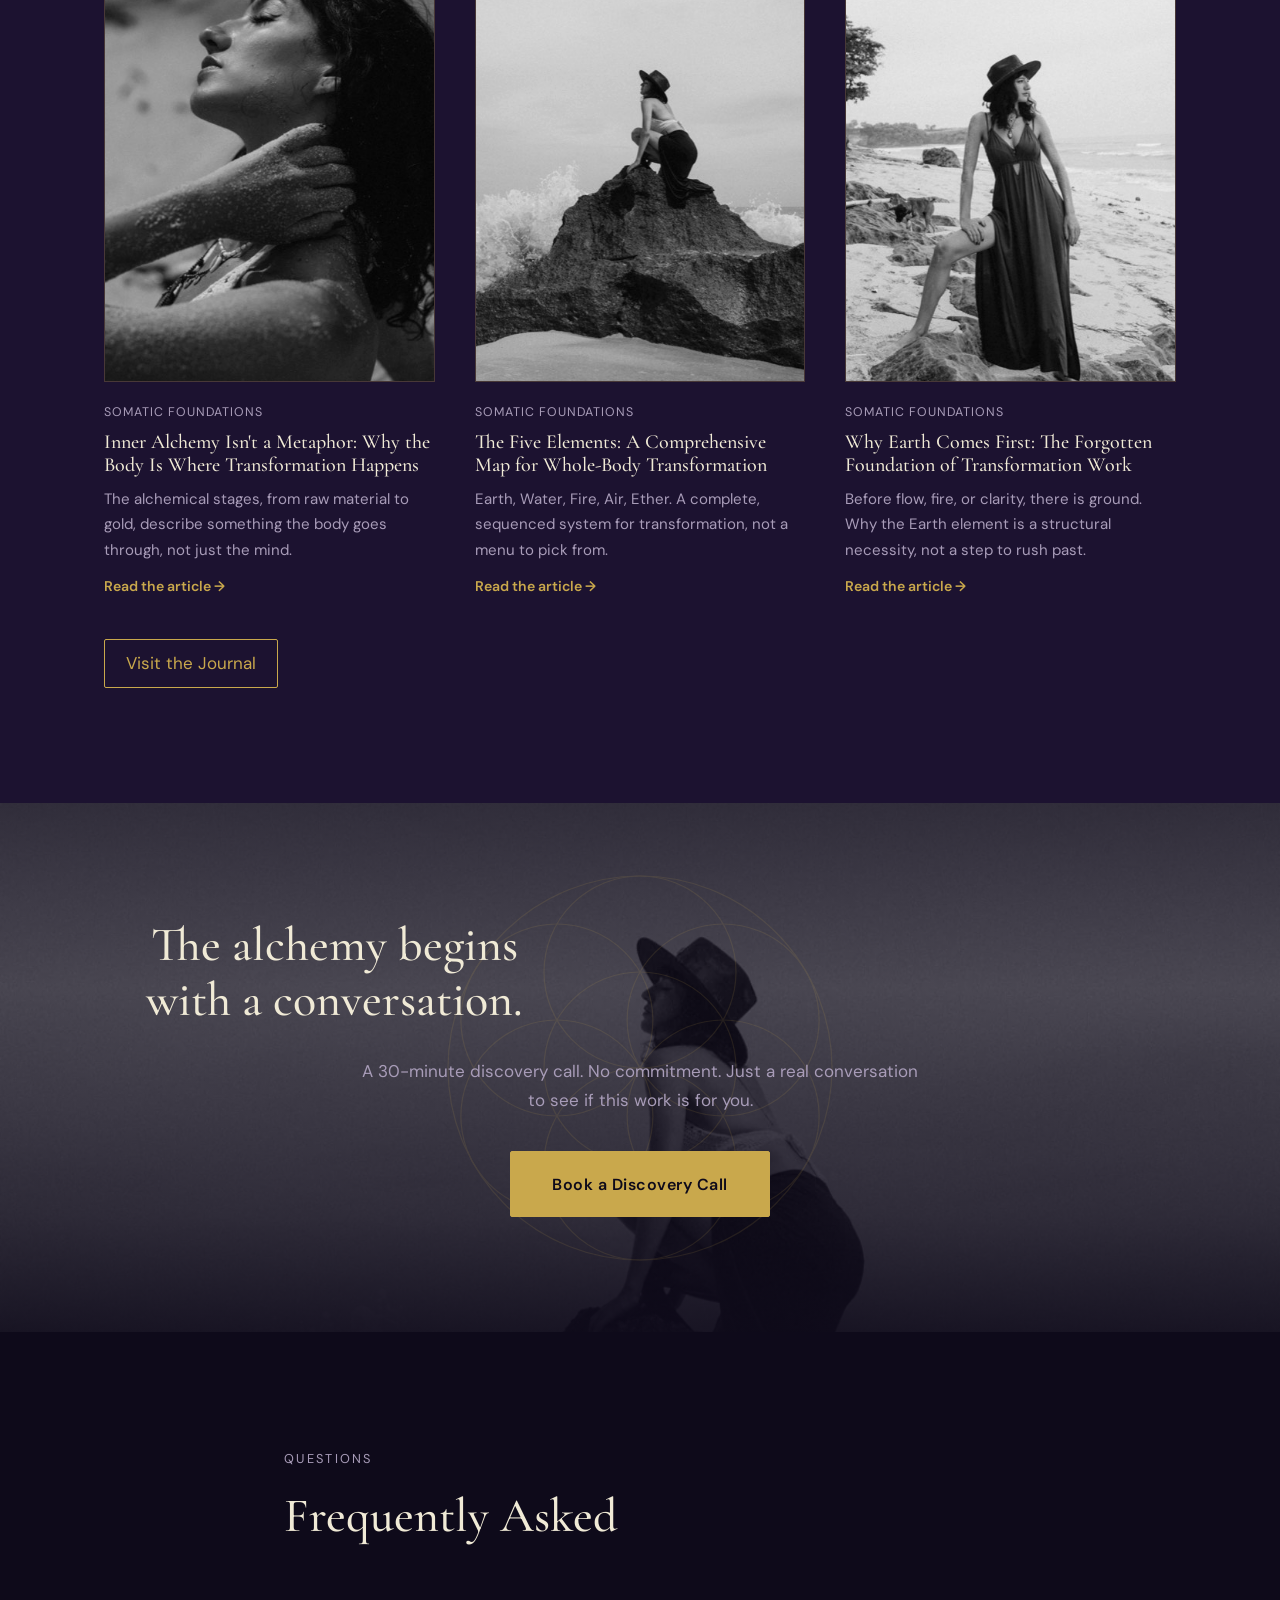
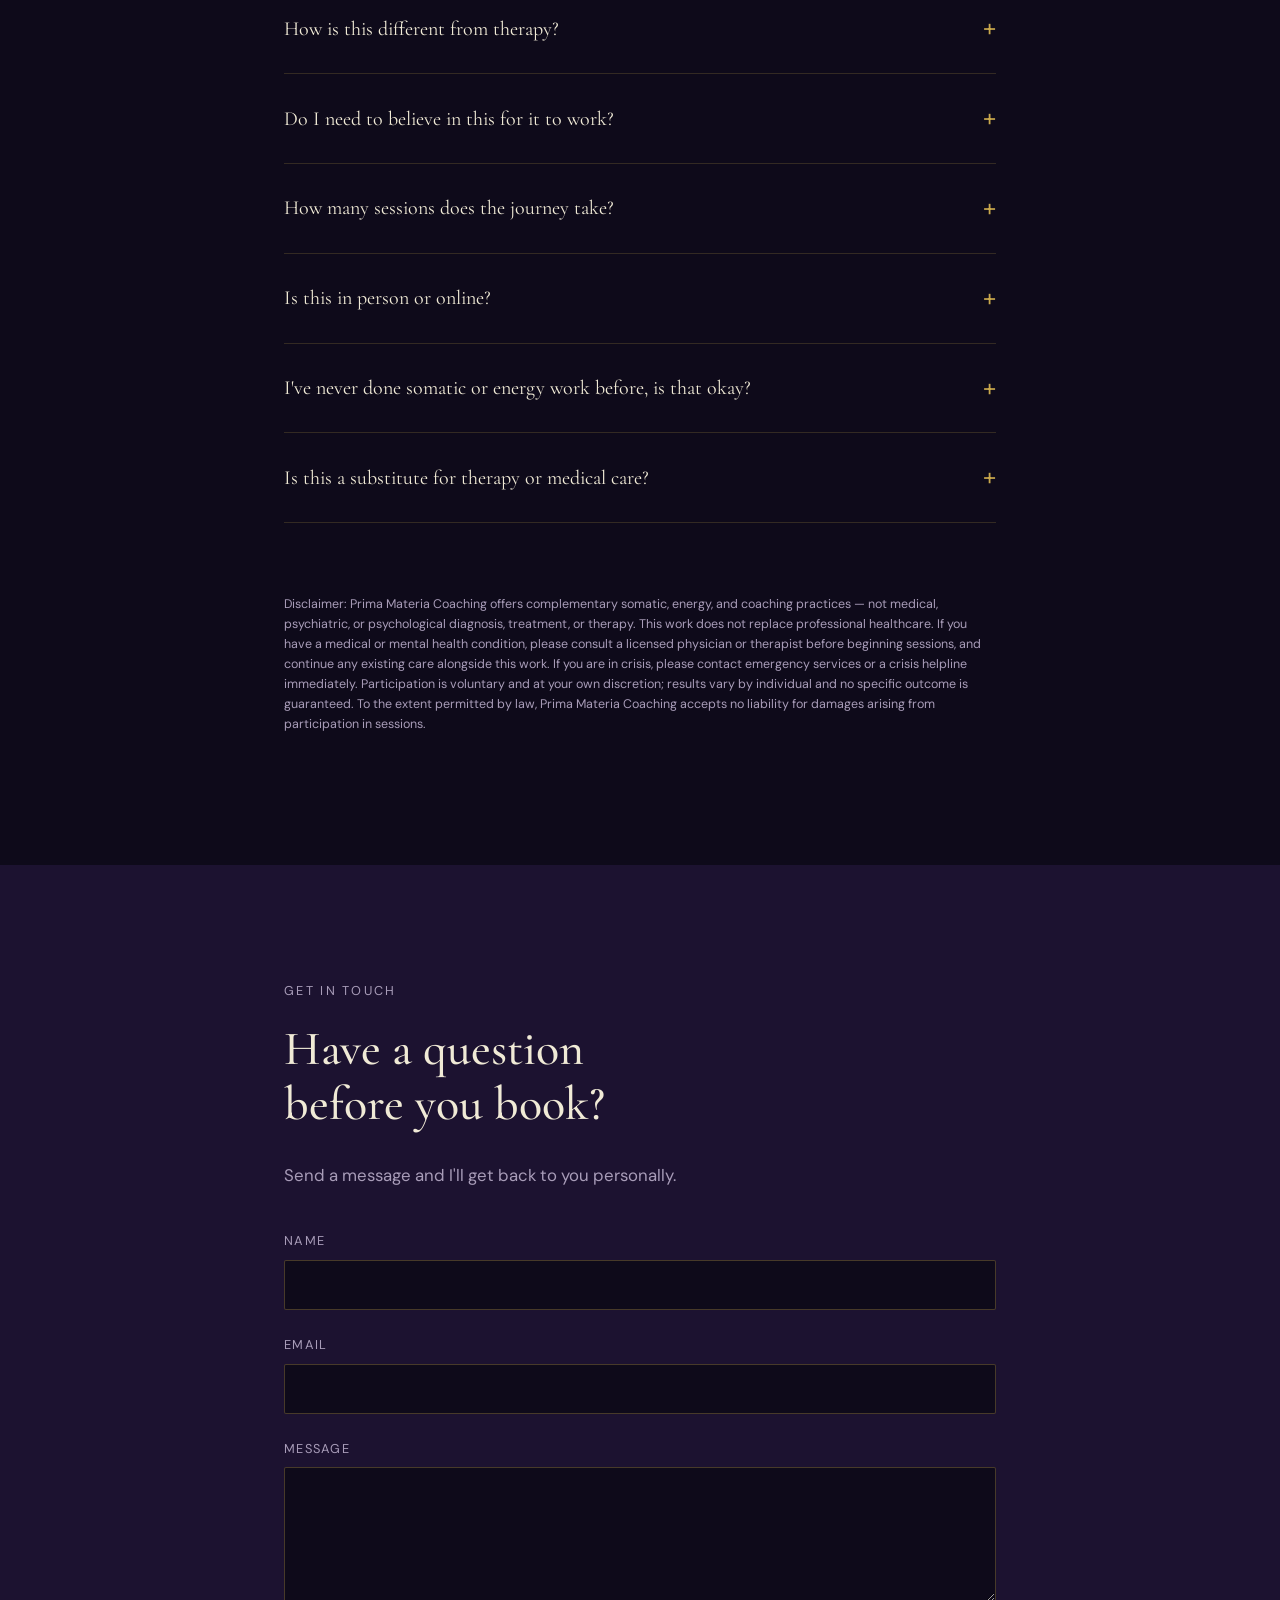
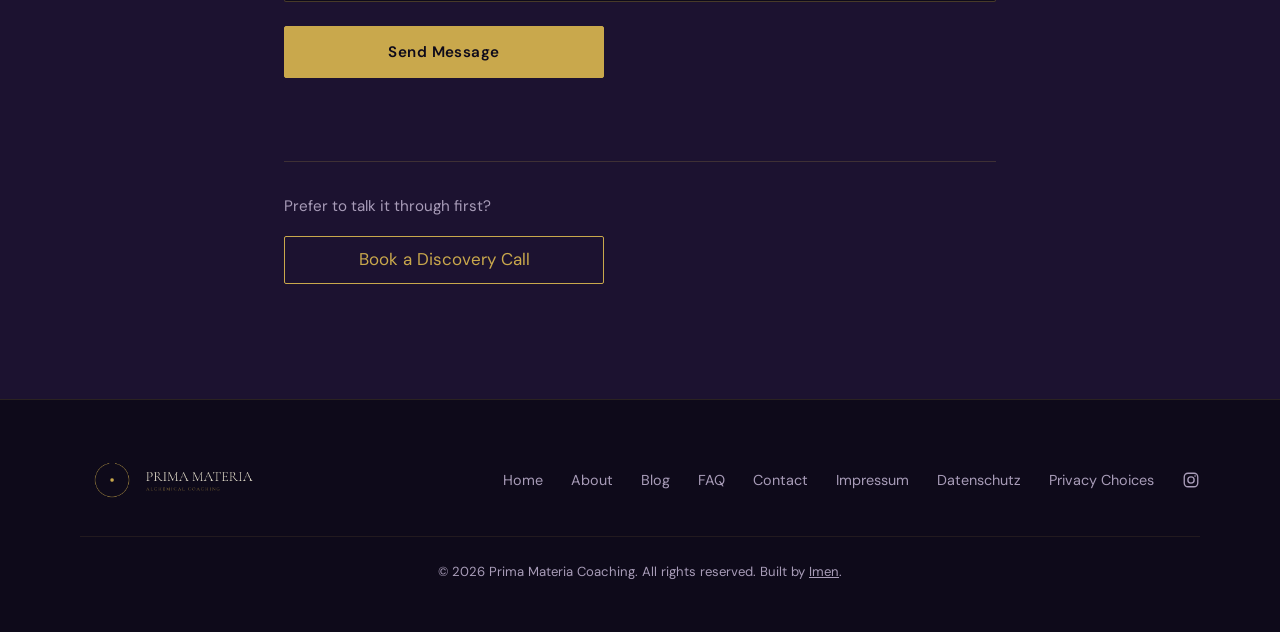
==== commit cae6d6e7: "Enlarge logo further so the subtitle line is readable 60px/48px still left "ALCHEMICAL COACHING" too" ====
--- a/index.html
+++ b/index.html
@@ -32,7 +32,7 @@
 .site-header::before{content:"";position:absolute;inset:0;z-index:-1;background:rgba(14,10,26,.82);backdrop-filter:blur(10px);-webkit-backdrop-filter:blur(10px)}
 .nav-wrap{max-width:var(--max-width);margin:0 auto;padding:1.1rem 1.5rem;display:flex;align-items:center;justify-content:space-between}
 .brand{font-family:var(--font-display);font-size:1.3rem;letter-spacing:.06em;color:var(--gold);text-decoration:none;display:inline-flex;align-items:center}
-.brand-logo{display:block;height:60px;width:auto}
+.brand-logo{display:block;height:84px;width:auto}
 .site-nav{display:flex;align-items:center;gap:2.25rem}
 .site-nav a{text-decoration:none;font-size:.92rem;letter-spacing:.02em;color:var(--text)}
 .site-nav a:not(.nav-cta):hover{color:var(--gold)}
--- a/css/style.css
+++ b/css/style.css
@@ -427,7 +427,7 @@
 }
 .brand-logo {
   display: block;
-  height: 60px;
+  height: 84px;
   width: auto;
 }
 .site-nav {
@@ -1205,7 +1205,7 @@
   justify-content: space-between;
   gap: 1.5rem;
 }
-.brand--footer .brand-logo { height: 48px; }
+.brand--footer .brand-logo { height: 64px; }
 .footer-nav {
   display: flex;
   flex-wrap: wrap;
--- a/css/style.css
+++ b/css/style.css
@@ -427,7 +427,7 @@
 }
 .brand-logo {
   display: block;
-  height: 60px;
+  height: 84px;
   width: auto;
 }
 .site-nav {
@@ -1205,7 +1205,7 @@
   justify-content: space-between;
   gap: 1.5rem;
 }
-.brand--footer .brand-logo { height: 48px; }
+.brand--footer .brand-logo { height: 64px; }
 .footer-nav {
   display: flex;
   flex-wrap: wrap;
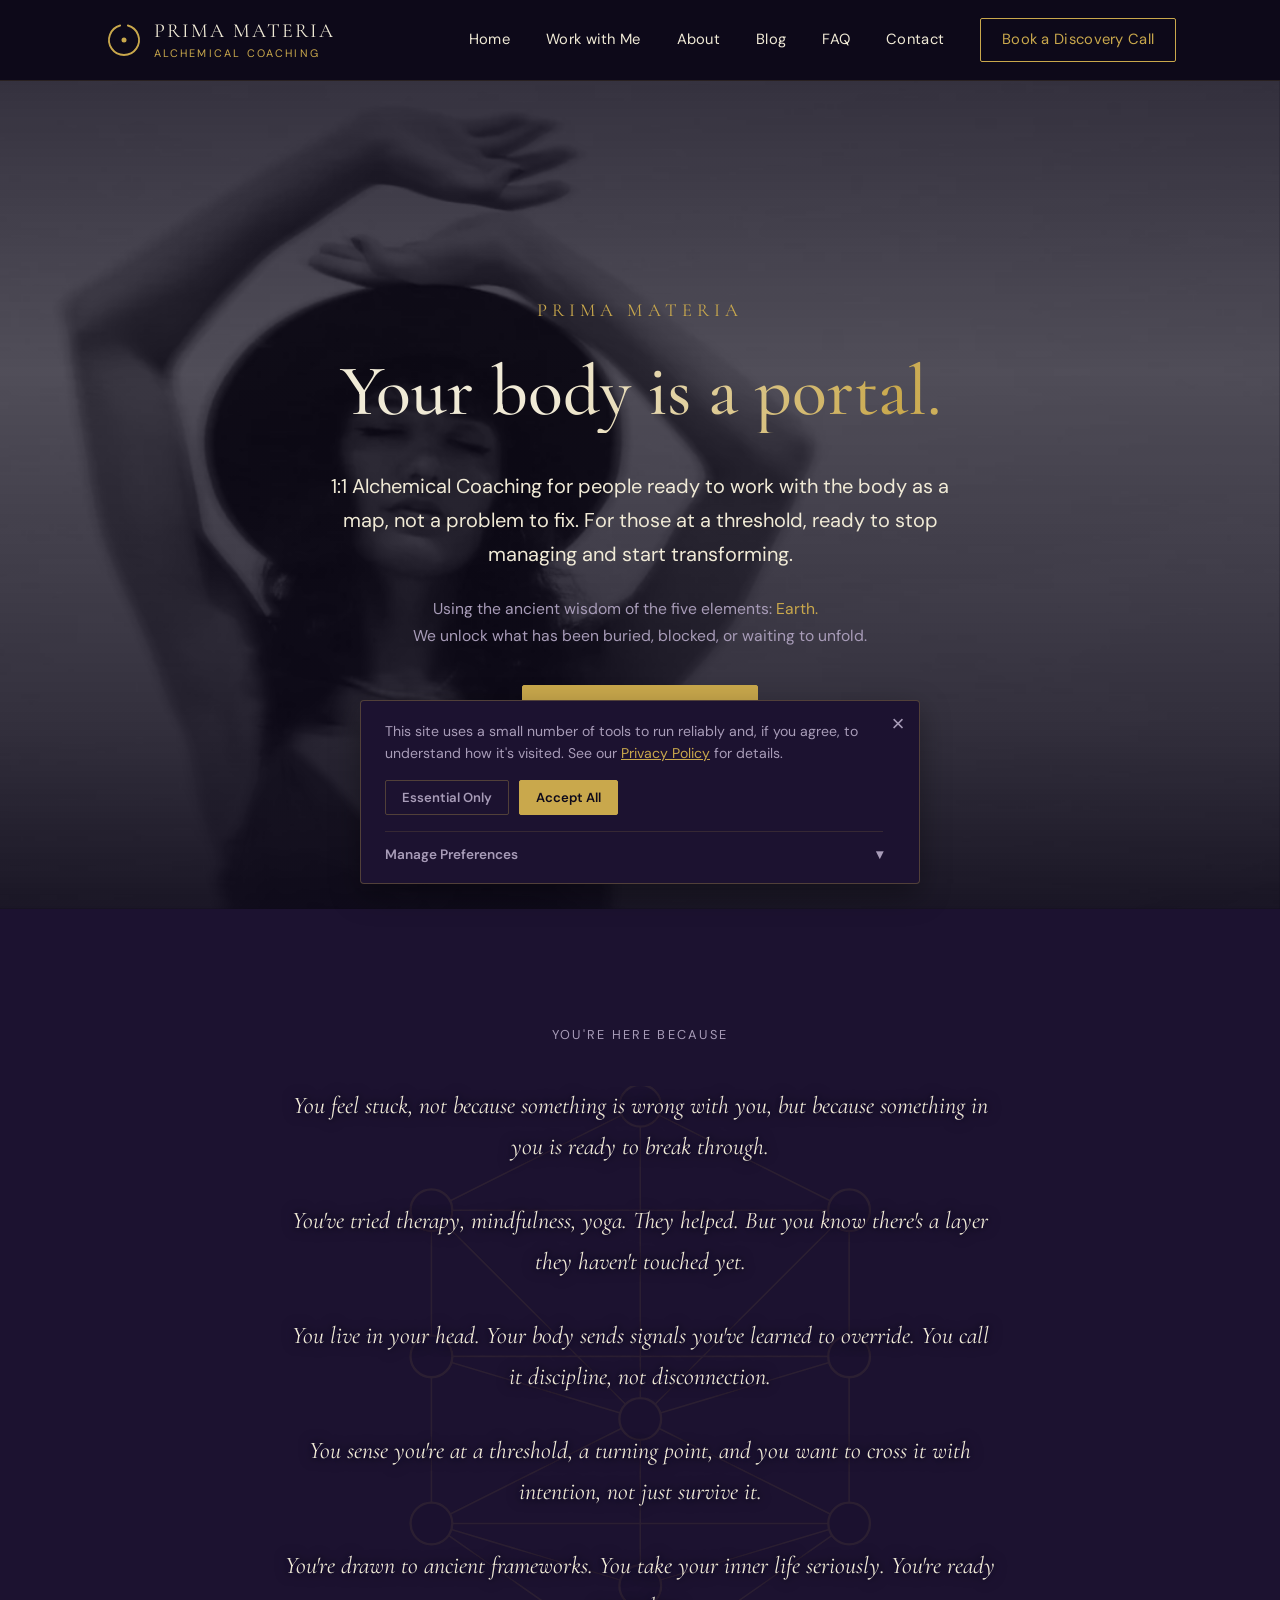
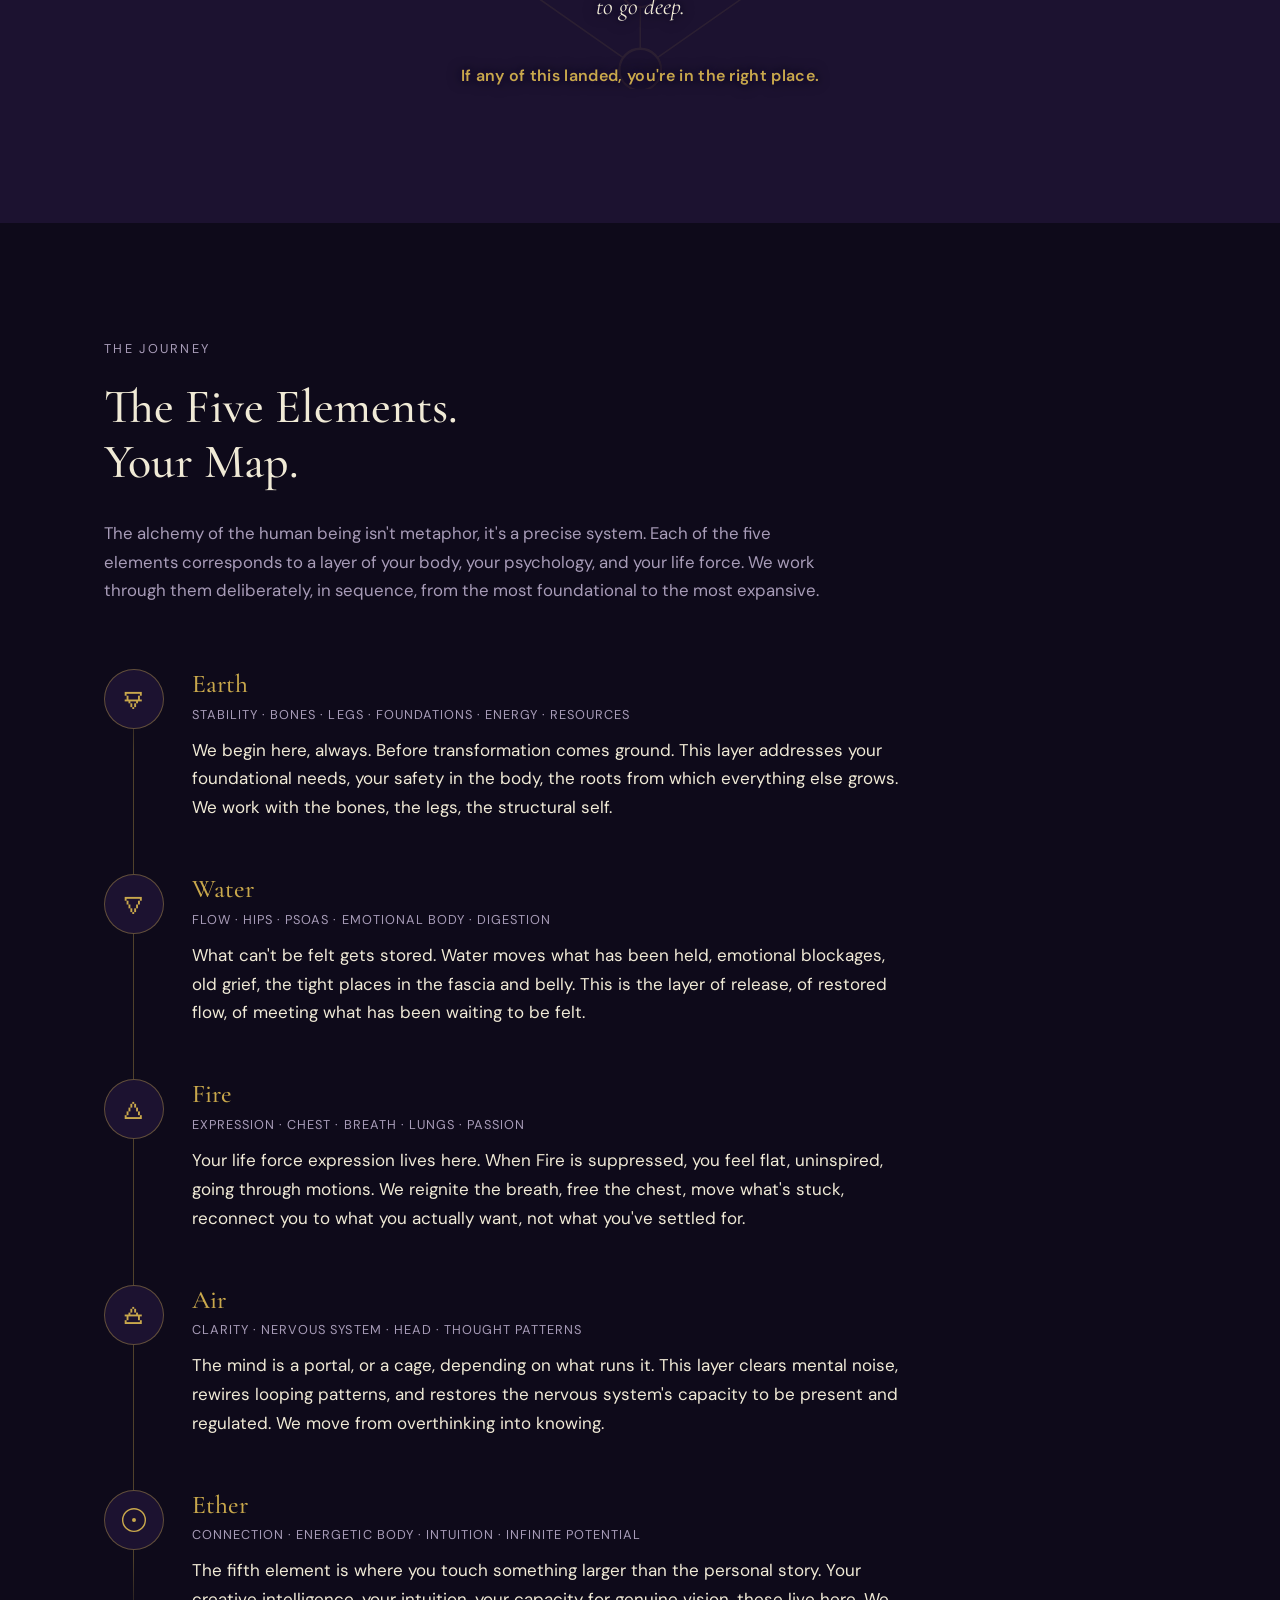
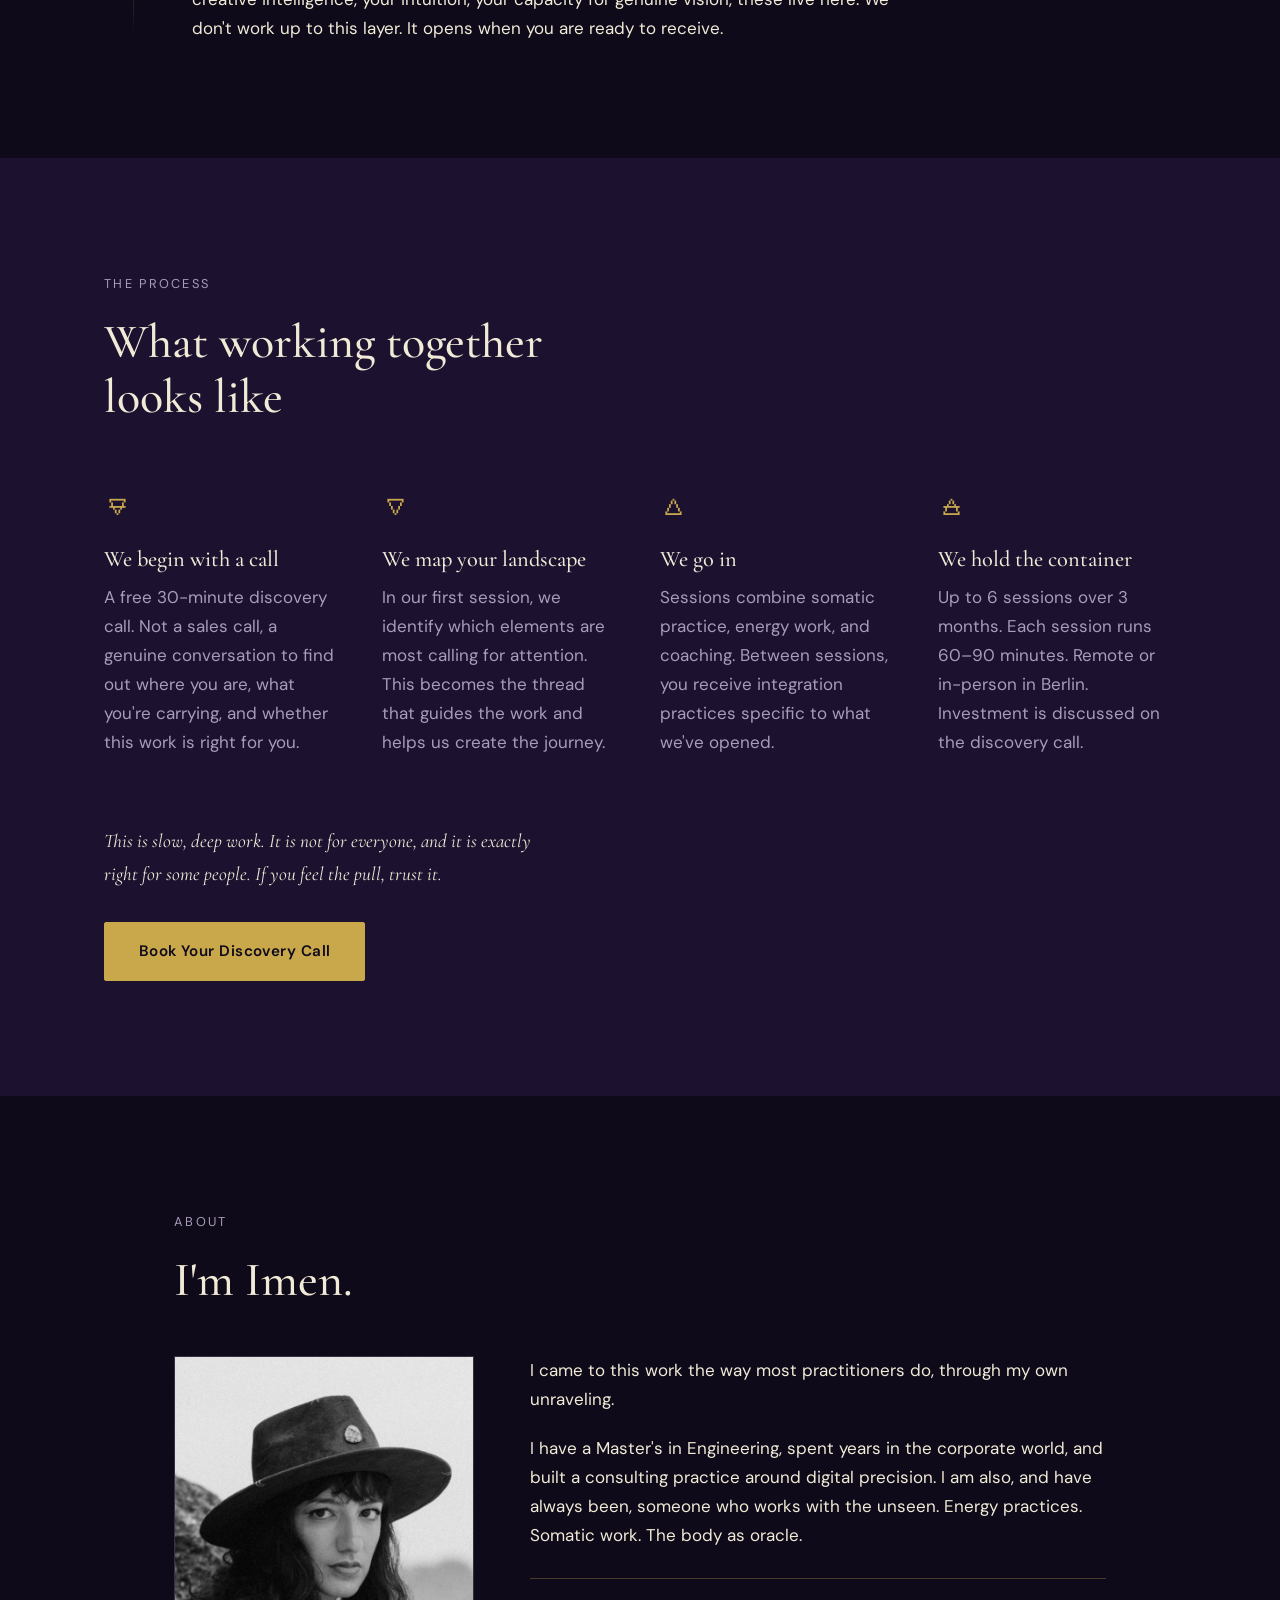
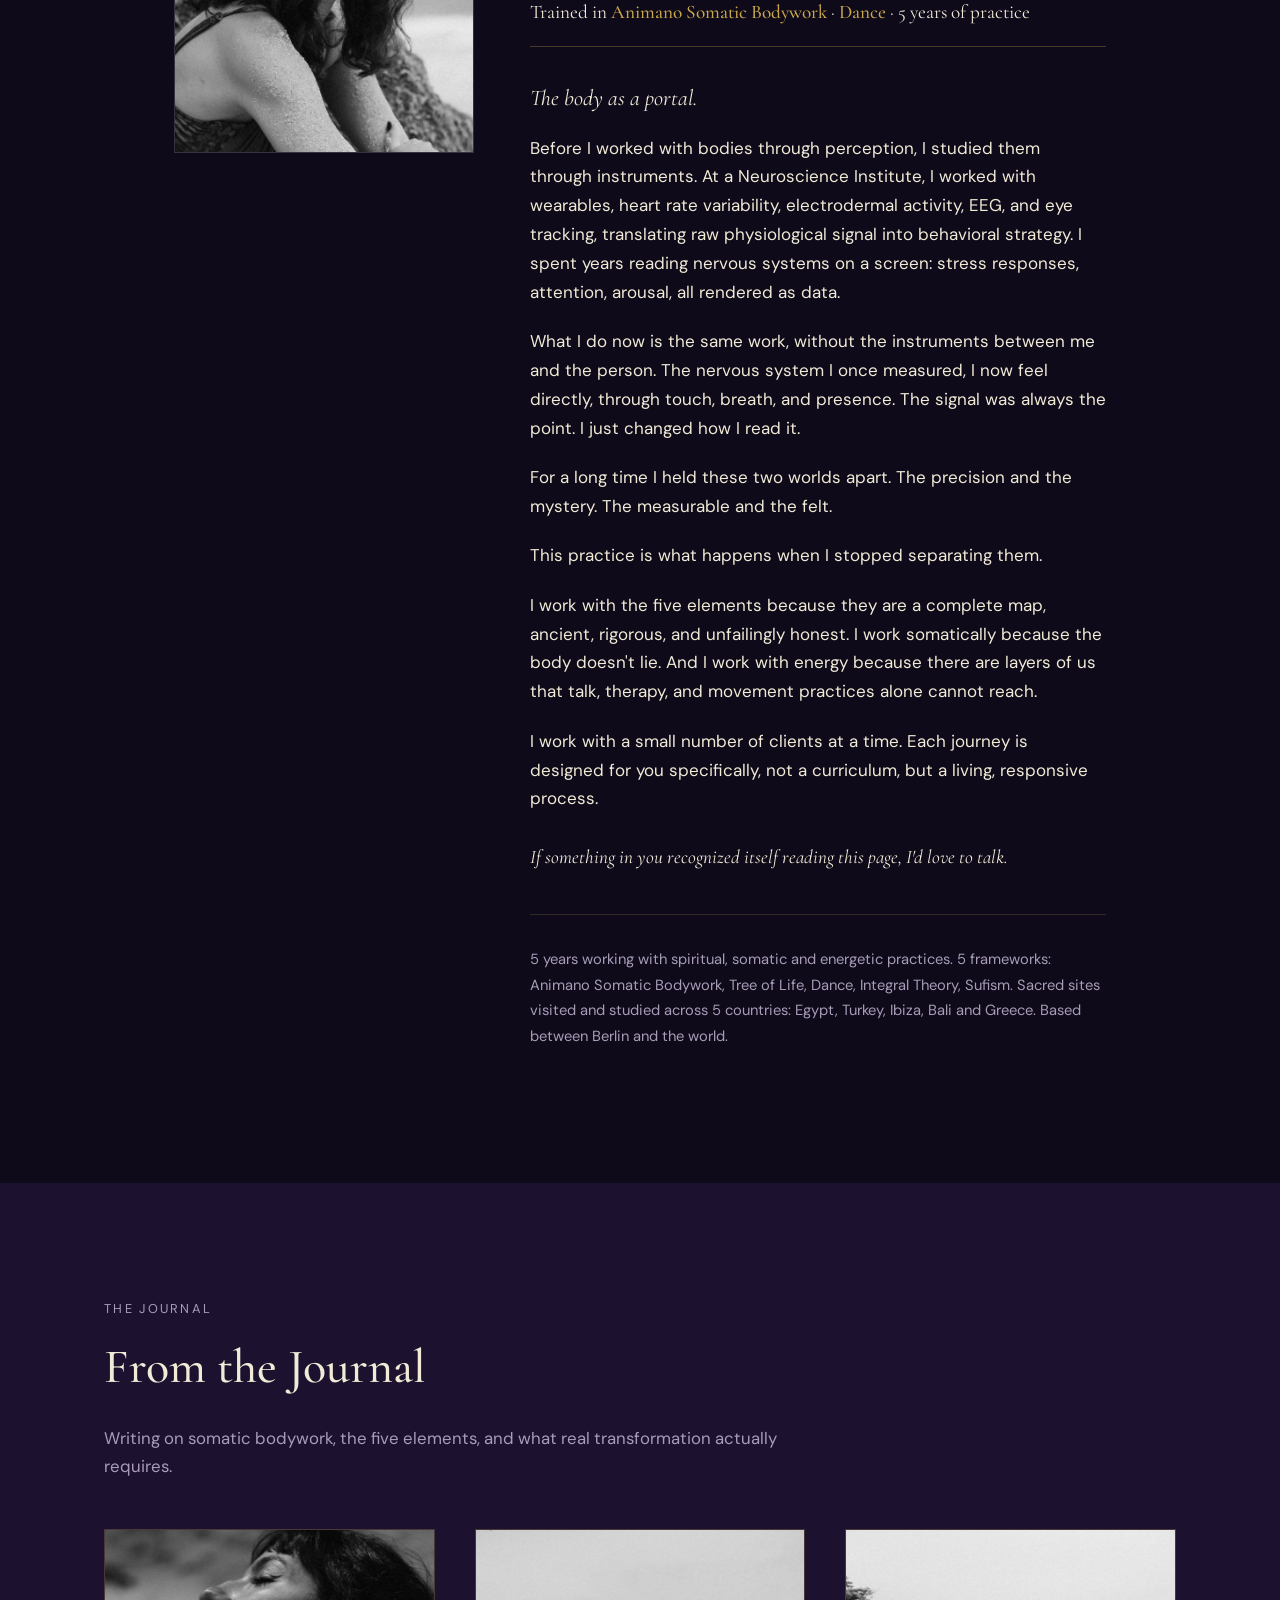
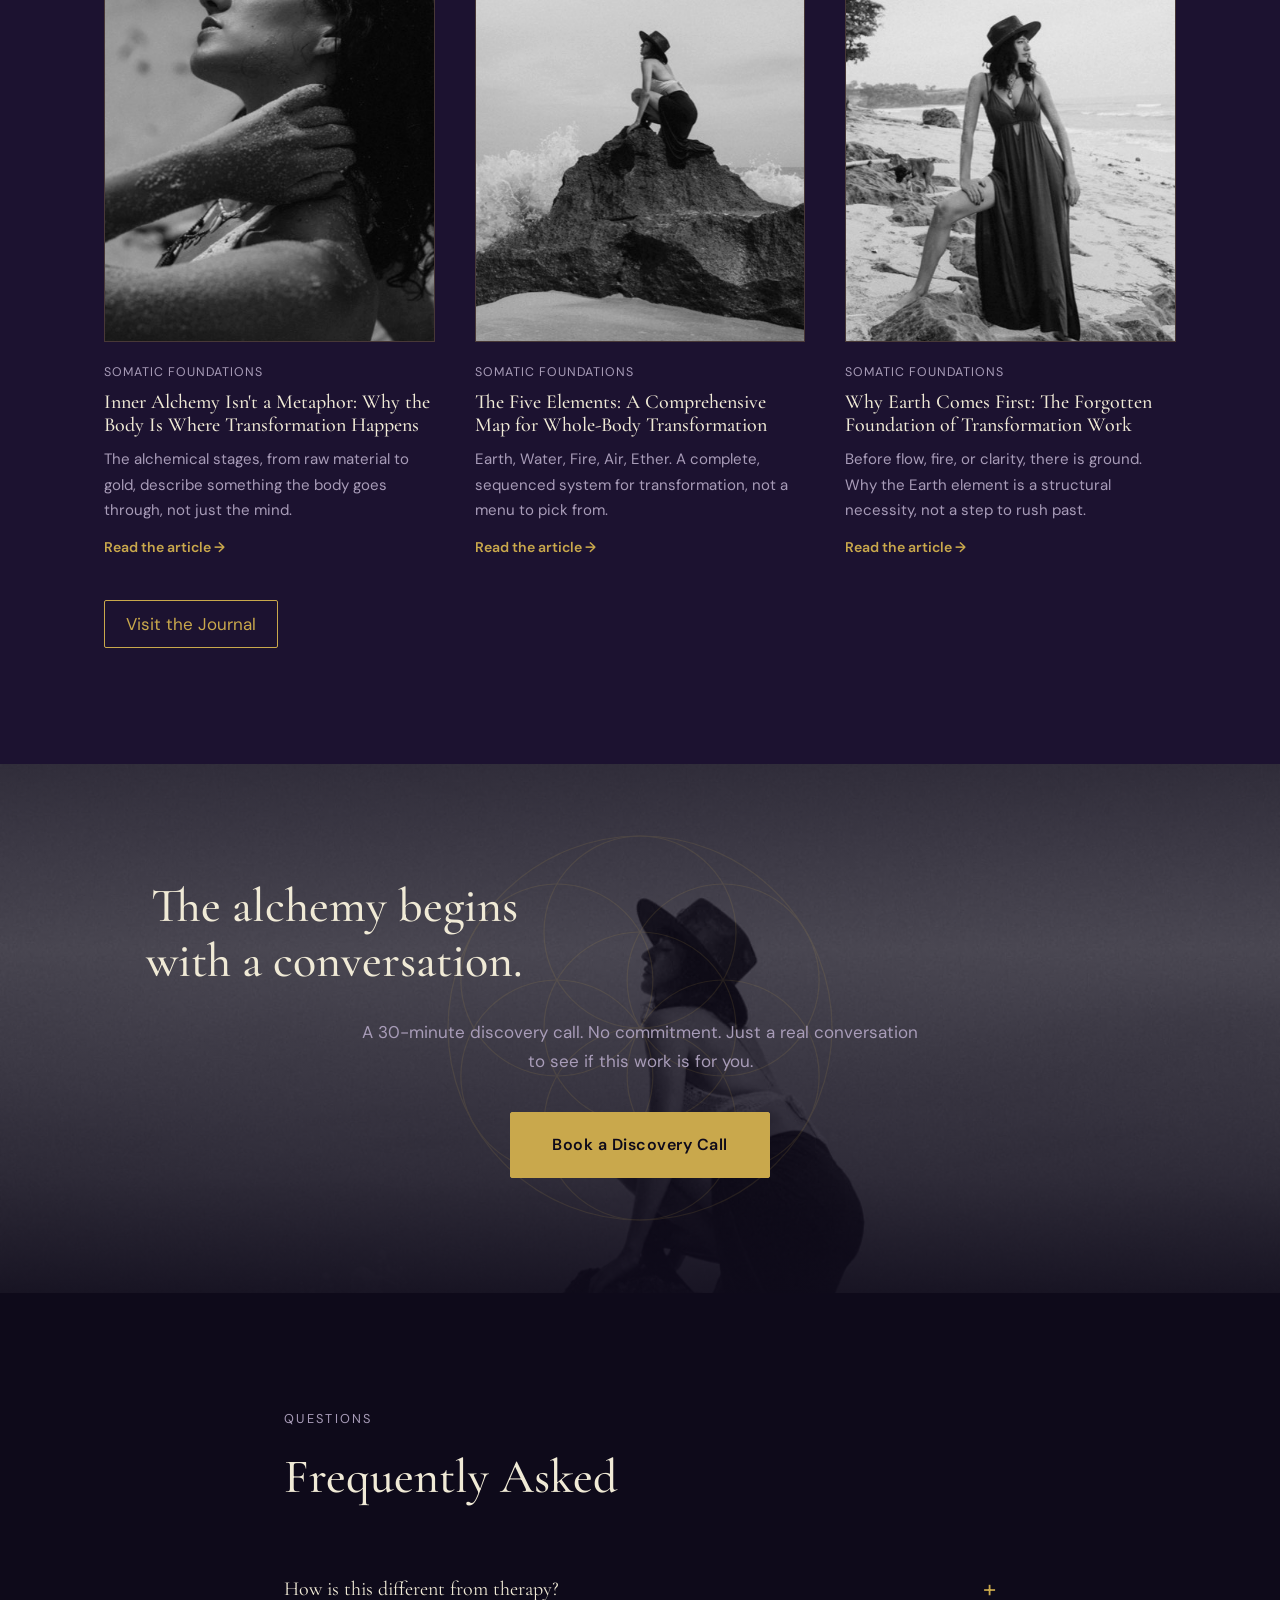
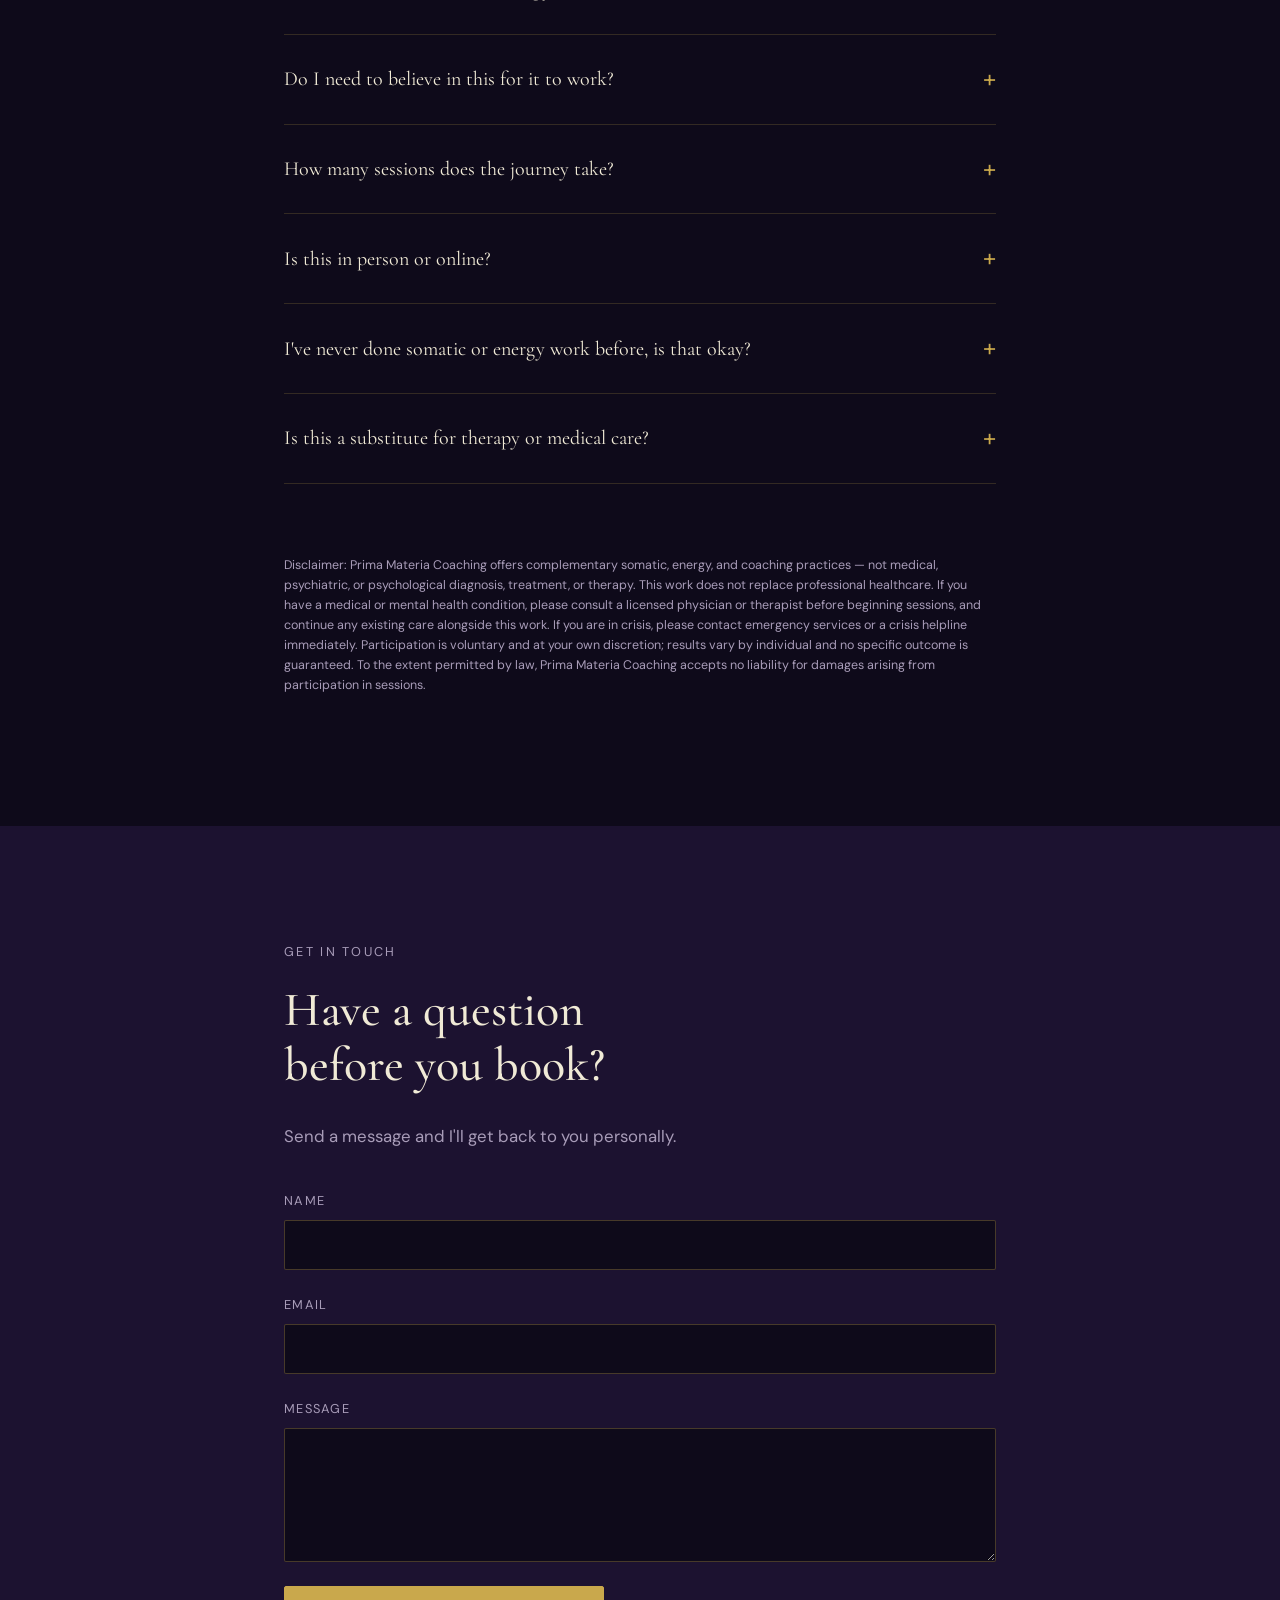
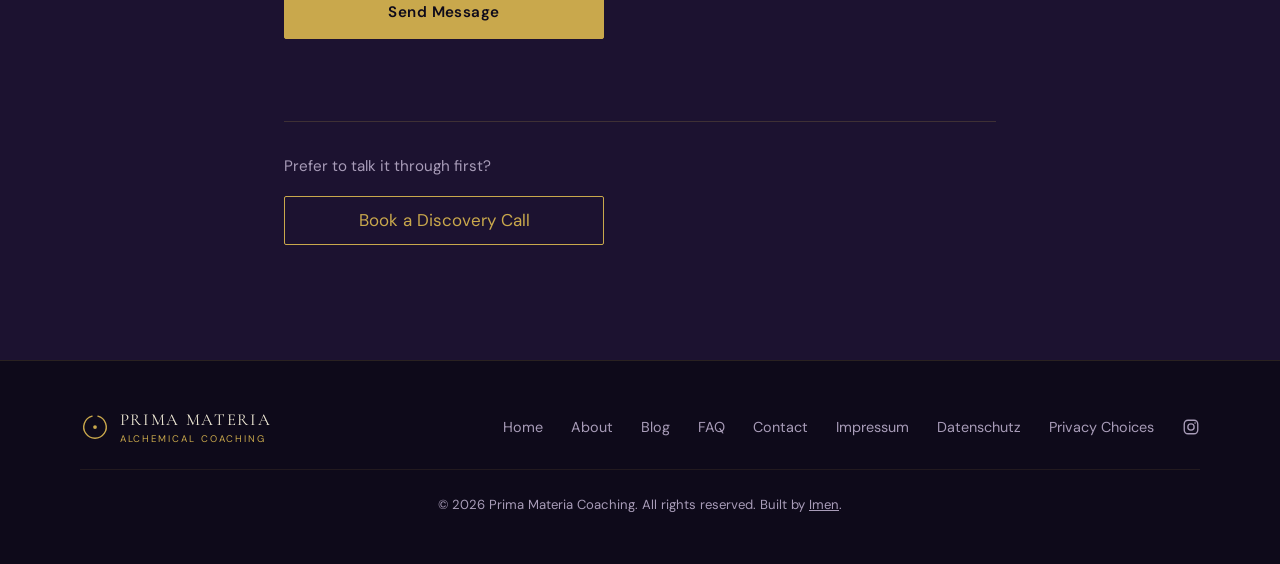
==== commit 4ee5bf56: "Rebuild logo as icon+text instead of a scaled raster image Measured the source PNG directly: "PRIMA " ====
--- a/index.html
+++ b/index.html
@@ -31,8 +31,11 @@
 .site-header{position:sticky;top:0;z-index:100;border-bottom:1px solid rgba(201,168,76,.15)}
 .site-header::before{content:"";position:absolute;inset:0;z-index:-1;background:rgba(14,10,26,.82);backdrop-filter:blur(10px);-webkit-backdrop-filter:blur(10px)}
 .nav-wrap{max-width:var(--max-width);margin:0 auto;padding:1.1rem 1.5rem;display:flex;align-items:center;justify-content:space-between}
-.brand{font-family:var(--font-display);font-size:1.3rem;letter-spacing:.06em;color:var(--gold);text-decoration:none;display:inline-flex;align-items:center}
-.brand-logo{display:block;height:84px;width:auto}
+.brand{text-decoration:none;display:inline-flex;align-items:center;gap:.6rem}
+.brand-icon{display:block;flex-shrink:0;color:var(--gold)}
+.brand-text{display:flex;flex-direction:column;line-height:1.25}
+.brand-title{font-family:var(--font-display);font-size:1.25rem;letter-spacing:.1em;text-transform:uppercase;color:var(--text)}
+.brand-subtitle{font-family:var(--font-body);font-size:.68rem;letter-spacing:.2em;text-transform:uppercase;color:var(--gold);margin-top:.3em}
 .site-nav{display:flex;align-items:center;gap:2.25rem}
 .site-nav a{text-decoration:none;font-size:.92rem;letter-spacing:.02em;color:var(--text)}
 .site-nav a:not(.nav-cta):hover{color:var(--gold)}
@@ -233,7 +236,7 @@
 
 <header class="site-header" id="siteHeader">
   <div class="nav-wrap">
-    <a href="#top" class="brand"><img src="images/logo.png" alt="Prima Materia Coaching" class="brand-logo" width="1600" height="420"></a>
+    <a href="#top" class="brand"><svg class="brand-icon" viewBox="0 0 64 64" width="40" height="40" aria-hidden="true"><path d="M38.21 8.82A24 24 0 1 1 25.79 8.82" fill="none" stroke="currentColor" stroke-width="3" stroke-linecap="round"/><circle cx="32" cy="32" r="4" fill="currentColor"/></svg><span class="brand-text"><span class="brand-title">Prima Materia</span><span class="brand-subtitle">Alchemical Coaching</span></span></a>
 
     <nav class="site-nav" id="siteNav" aria-label="Primary">
       <a href="#top">Home</a>
@@ -617,7 +620,7 @@
 
 <footer class="site-footer">
   <div class="footer-inner">
-    <a href="#top" class="brand brand--footer"><img src="images/logo.png" alt="Prima Materia Coaching" class="brand-logo" width="1600" height="420"></a>
+    <a href="#top" class="brand brand--footer"><svg class="brand-icon" viewBox="0 0 64 64" width="30" height="30" aria-hidden="true"><path d="M38.21 8.82A24 24 0 1 1 25.79 8.82" fill="none" stroke="currentColor" stroke-width="3" stroke-linecap="round"/><circle cx="32" cy="32" r="4" fill="currentColor"/></svg><span class="brand-text"><span class="brand-title">Prima Materia</span><span class="brand-subtitle">Alchemical Coaching</span></span></a>
     <nav class="footer-nav" aria-label="Footer">
       <a href="#top">Home</a>
       <a href="#about">About</a>
--- a/css/style.css
+++ b/css/style.css
@@ -417,18 +417,35 @@
   justify-content: space-between;
 }
 .brand {
-  font-family: var(--font-display);
-  font-size: 1.3rem;
-  letter-spacing: 0.06em;
-  color: var(--gold);
   text-decoration: none;
   display: inline-flex;
   align-items: center;
-}
-.brand-logo {
+  gap: 0.6rem;
+}
+.brand-icon {
   display: block;
-  height: 84px;
-  width: auto;
+  flex-shrink: 0;
+  color: var(--gold);
+}
+.brand-text {
+  display: flex;
+  flex-direction: column;
+  line-height: 1.25;
+}
+.brand-title {
+  font-family: var(--font-display);
+  font-size: 1.25rem;
+  letter-spacing: 0.1em;
+  text-transform: uppercase;
+  color: var(--text);
+}
+.brand-subtitle {
+  font-family: var(--font-body);
+  font-size: 0.68rem;
+  letter-spacing: 0.2em;
+  text-transform: uppercase;
+  color: var(--gold);
+  margin-top: 0.3em;
 }
 .site-nav {
   display: flex;
@@ -1205,7 +1222,8 @@
   justify-content: space-between;
   gap: 1.5rem;
 }
-.brand--footer .brand-logo { height: 64px; }
+.brand--footer .brand-title { font-size: 1.05rem; }
+.brand--footer .brand-subtitle { font-size: 0.6rem; }
 .footer-nav {
   display: flex;
   flex-wrap: wrap;
--- a/css/style.css
+++ b/css/style.css
@@ -417,18 +417,35 @@
   justify-content: space-between;
 }
 .brand {
-  font-family: var(--font-display);
-  font-size: 1.3rem;
-  letter-spacing: 0.06em;
-  color: var(--gold);
   text-decoration: none;
   display: inline-flex;
   align-items: center;
-}
-.brand-logo {
+  gap: 0.6rem;
+}
+.brand-icon {
   display: block;
-  height: 84px;
-  width: auto;
+  flex-shrink: 0;
+  color: var(--gold);
+}
+.brand-text {
+  display: flex;
+  flex-direction: column;
+  line-height: 1.25;
+}
+.brand-title {
+  font-family: var(--font-display);
+  font-size: 1.25rem;
+  letter-spacing: 0.1em;
+  text-transform: uppercase;
+  color: var(--text);
+}
+.brand-subtitle {
+  font-family: var(--font-body);
+  font-size: 0.68rem;
+  letter-spacing: 0.2em;
+  text-transform: uppercase;
+  color: var(--gold);
+  margin-top: 0.3em;
 }
 .site-nav {
   display: flex;
@@ -1205,7 +1222,8 @@
   justify-content: space-between;
   gap: 1.5rem;
 }
-.brand--footer .brand-logo { height: 64px; }
+.brand--footer .brand-title { font-size: 1.05rem; }
+.brand--footer .brand-subtitle { font-size: 0.6rem; }
 .footer-nav {
   display: flex;
   flex-wrap: wrap;
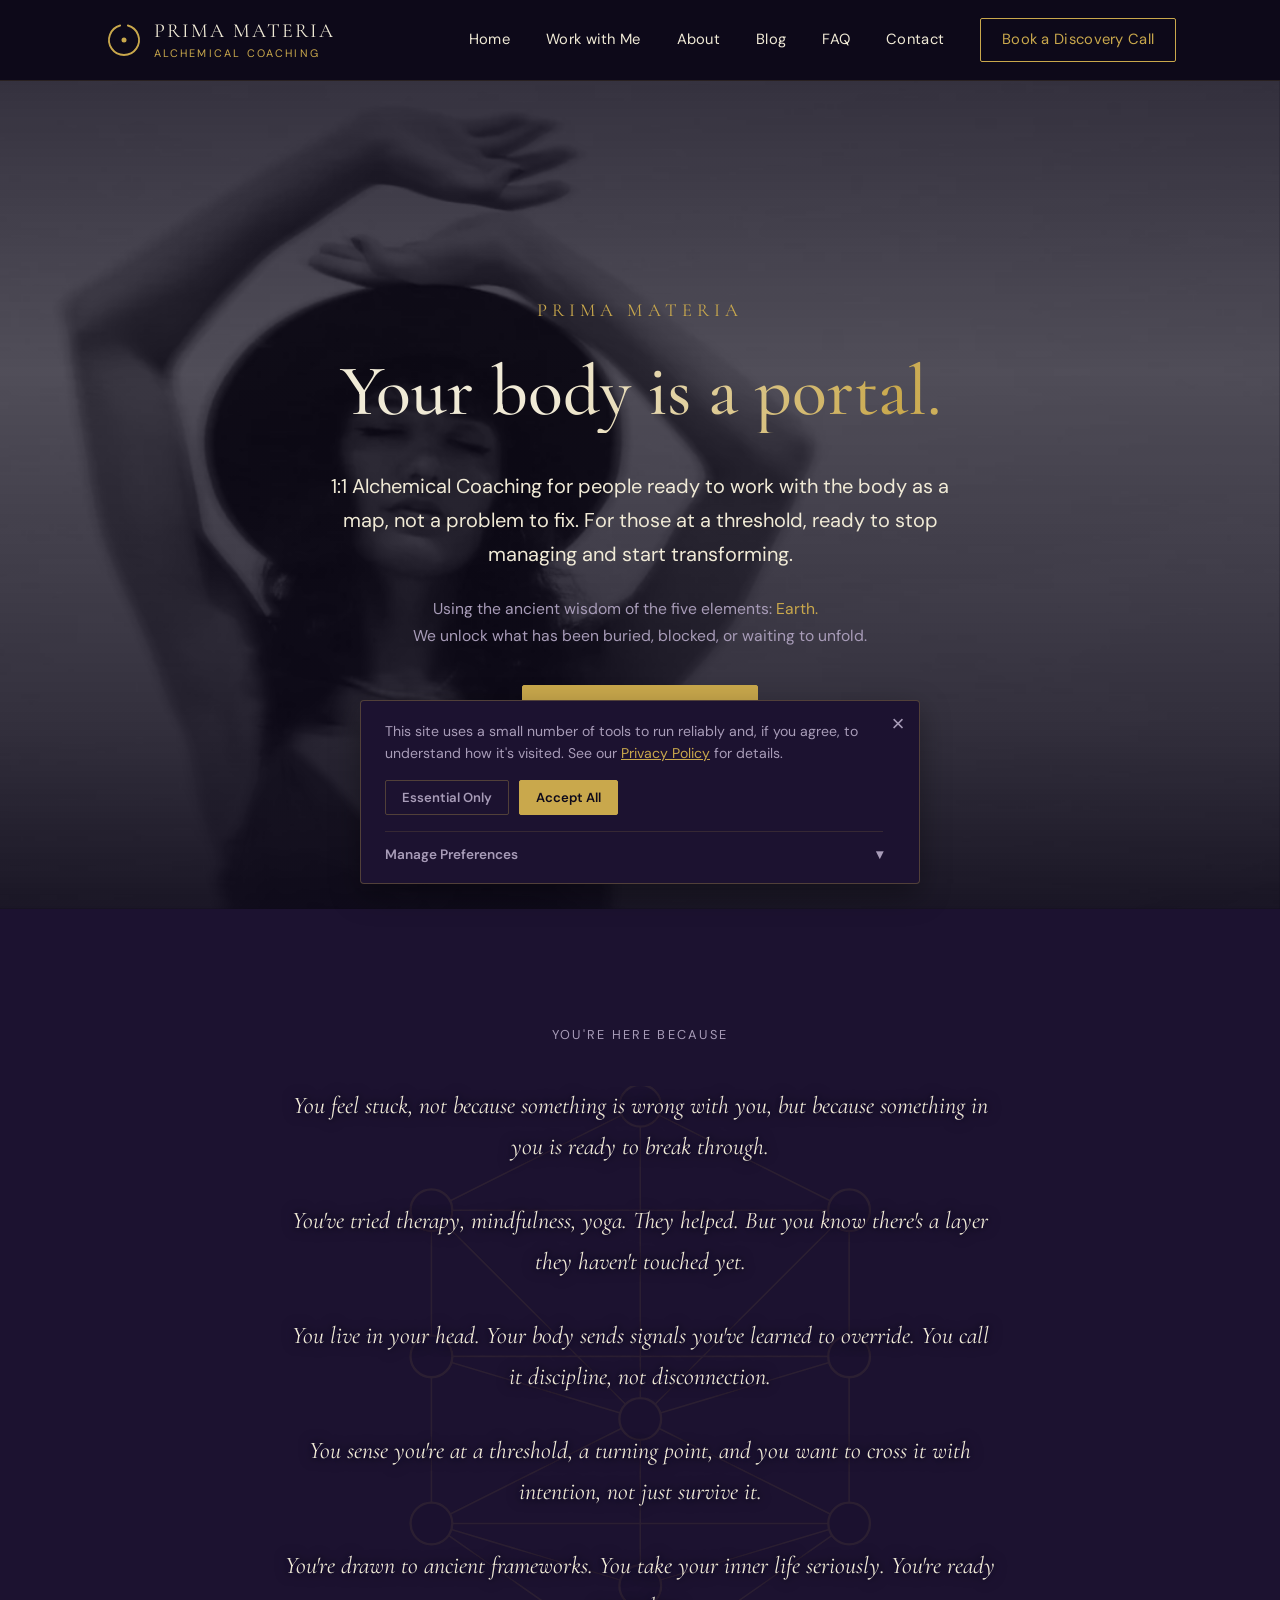
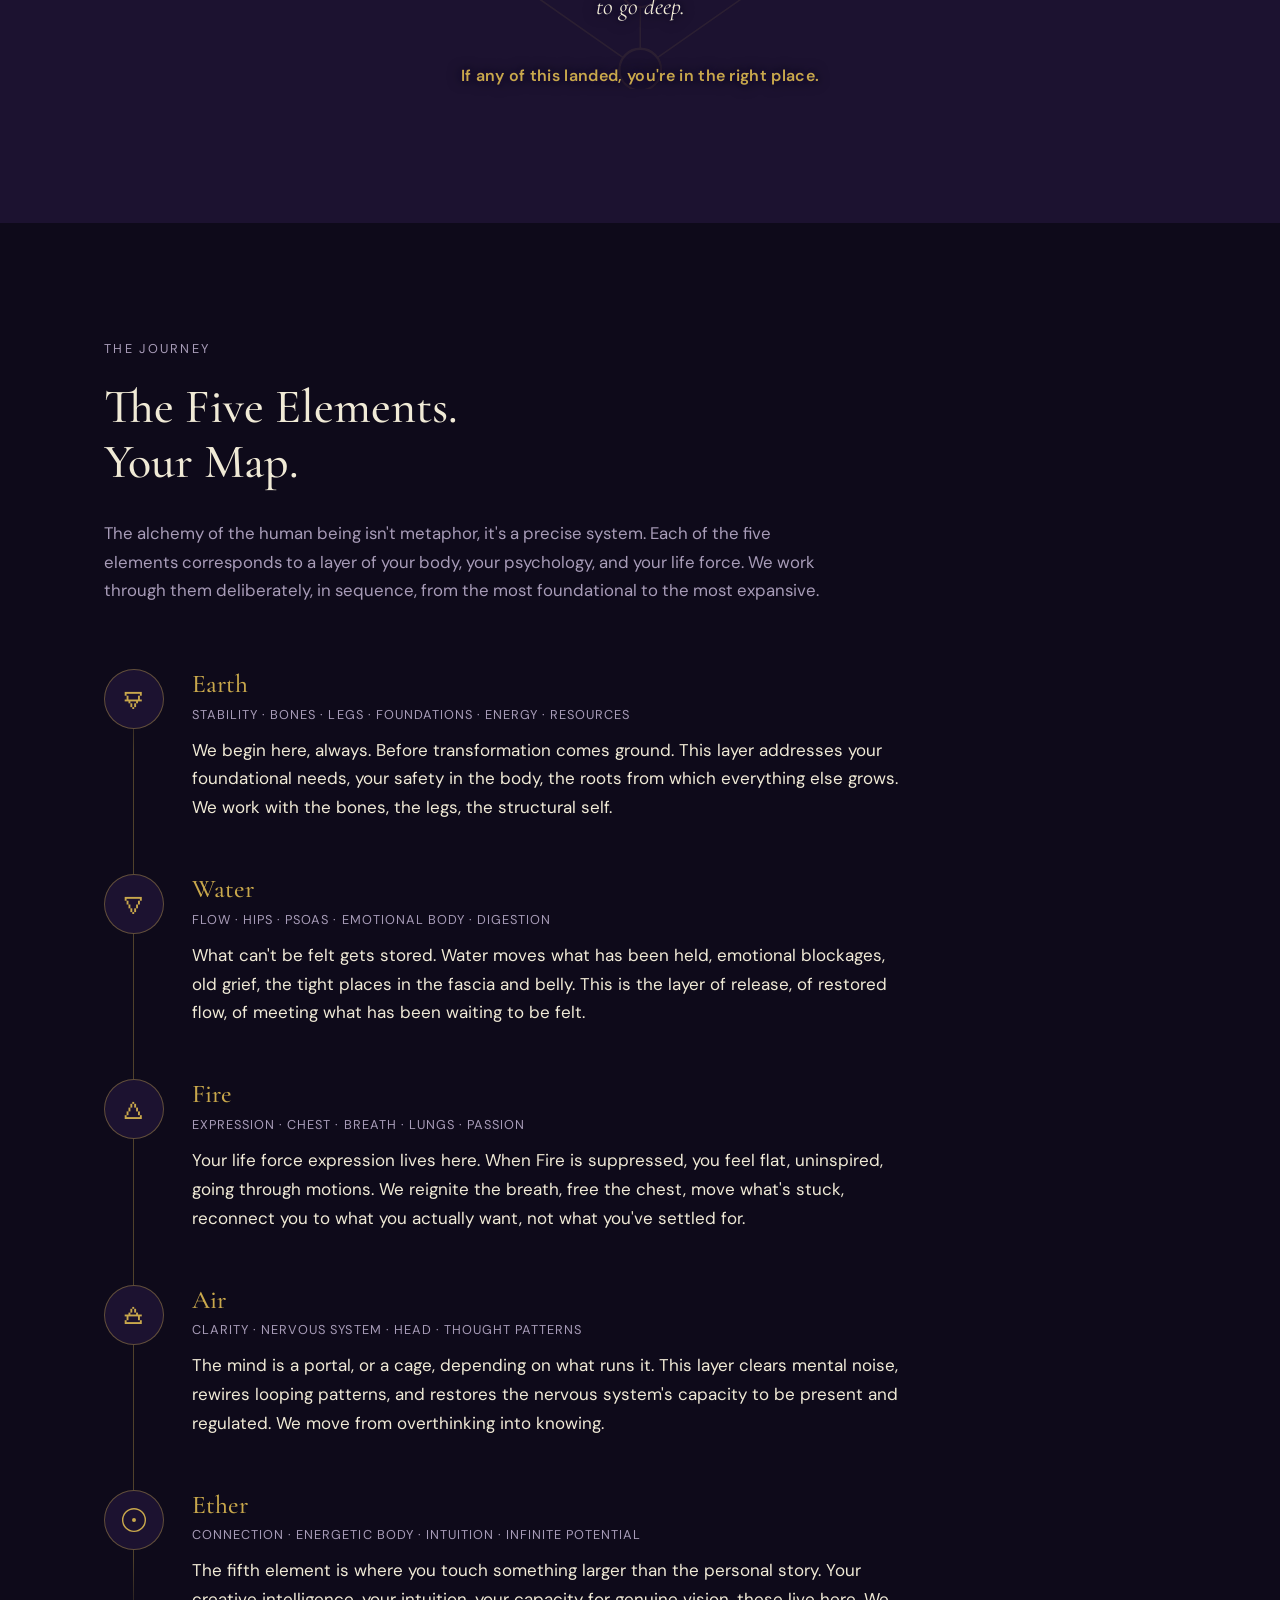
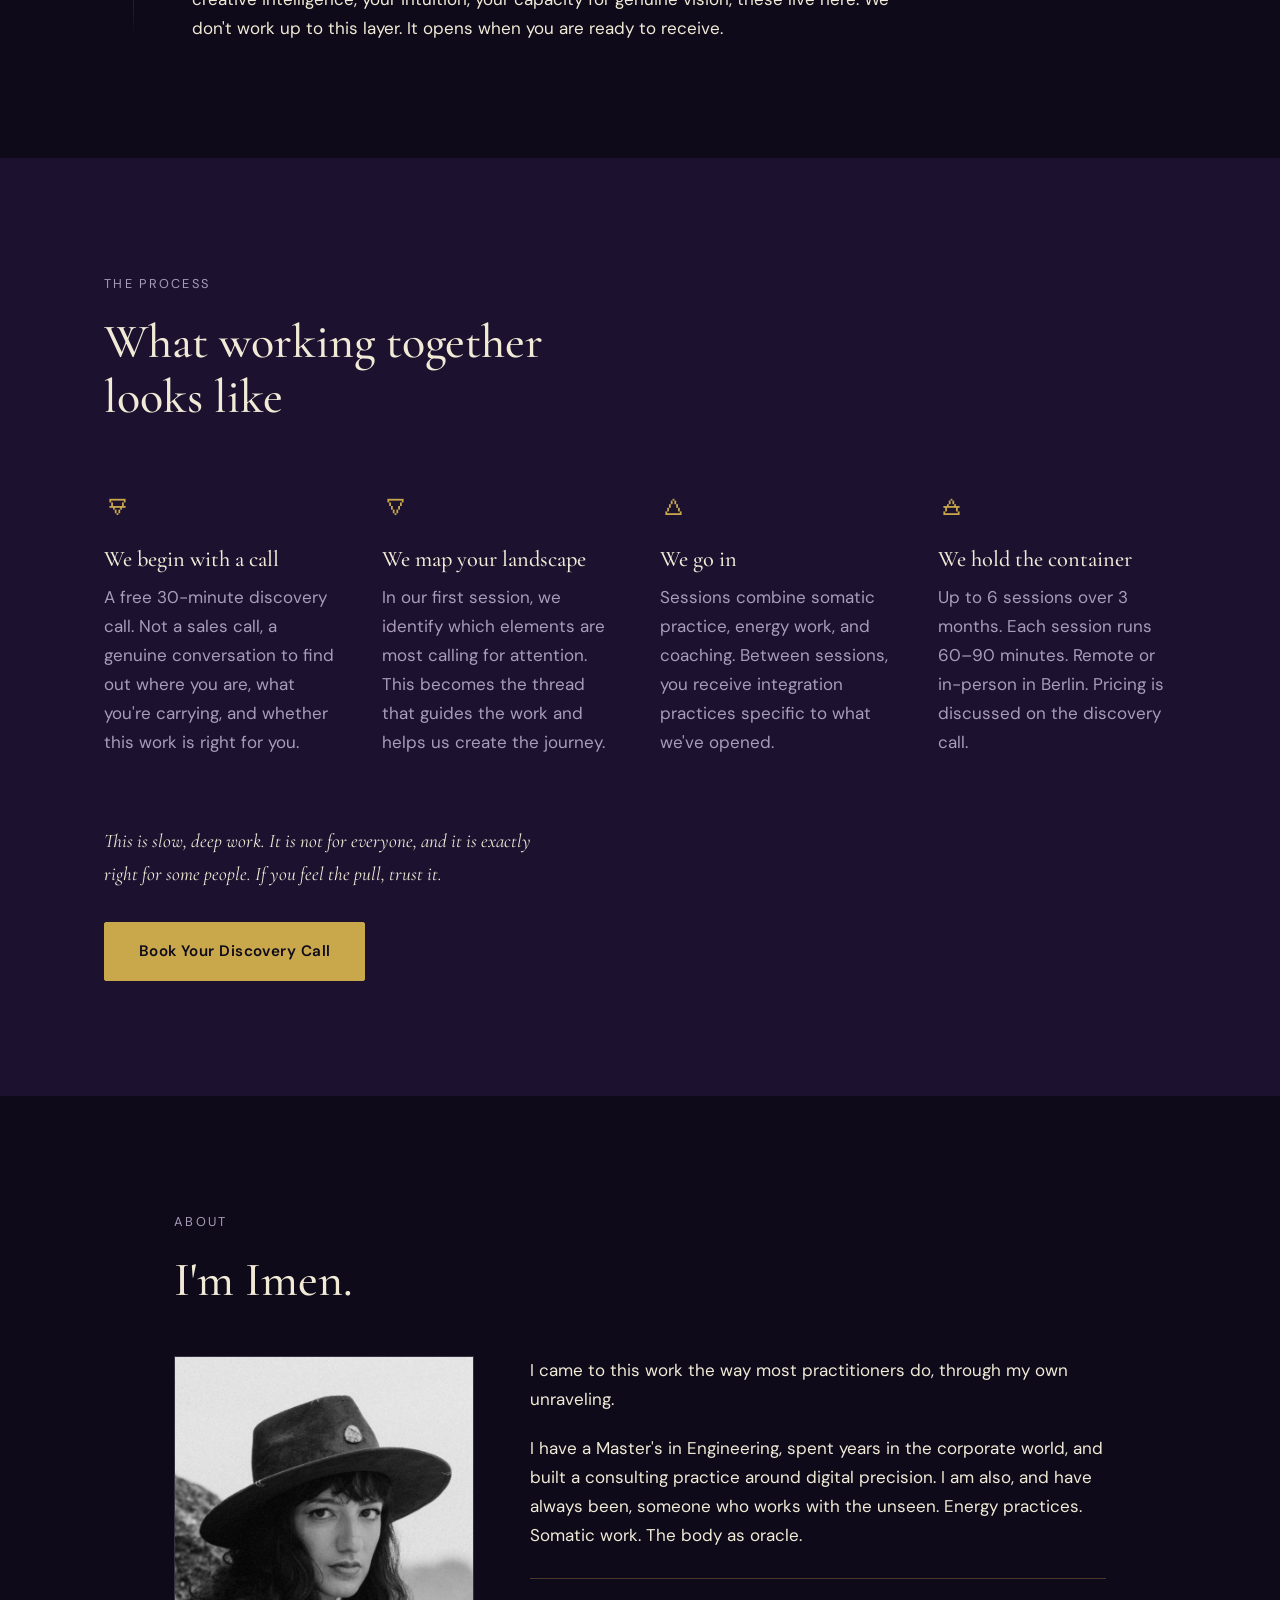
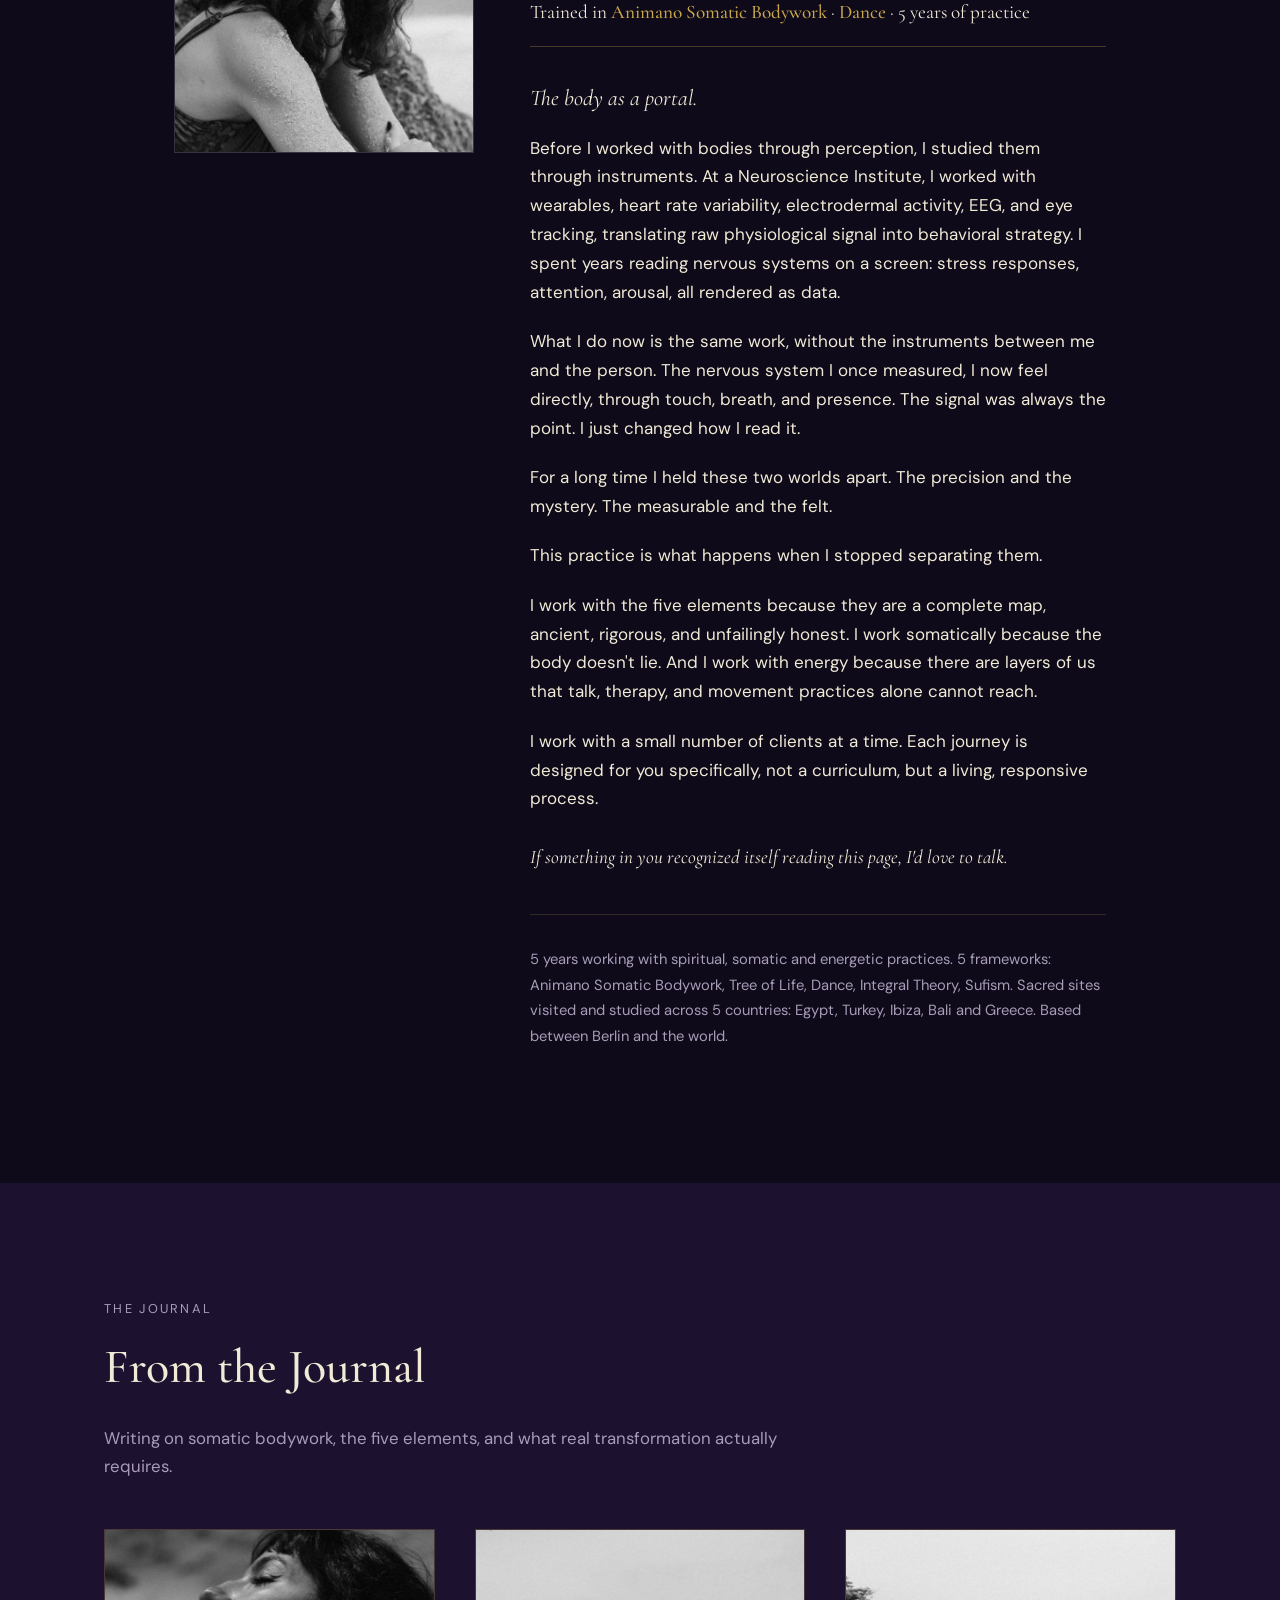
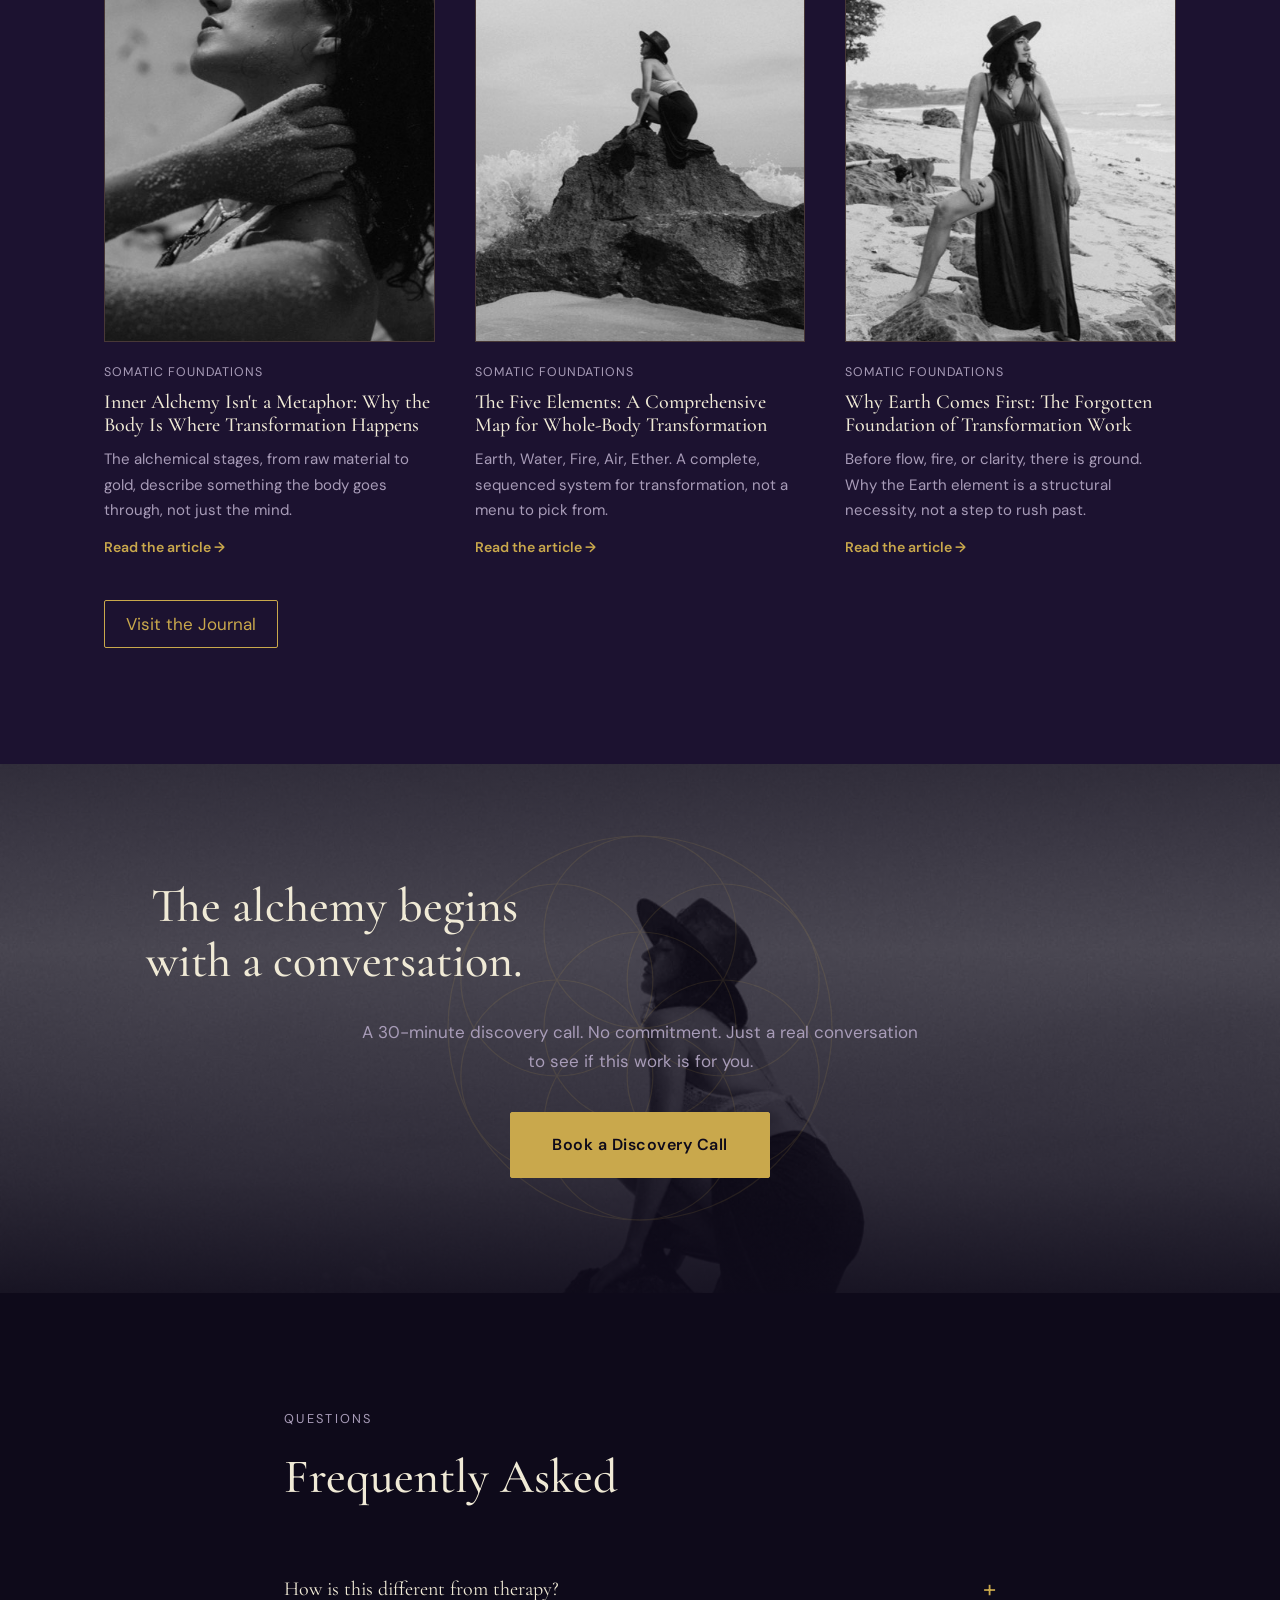
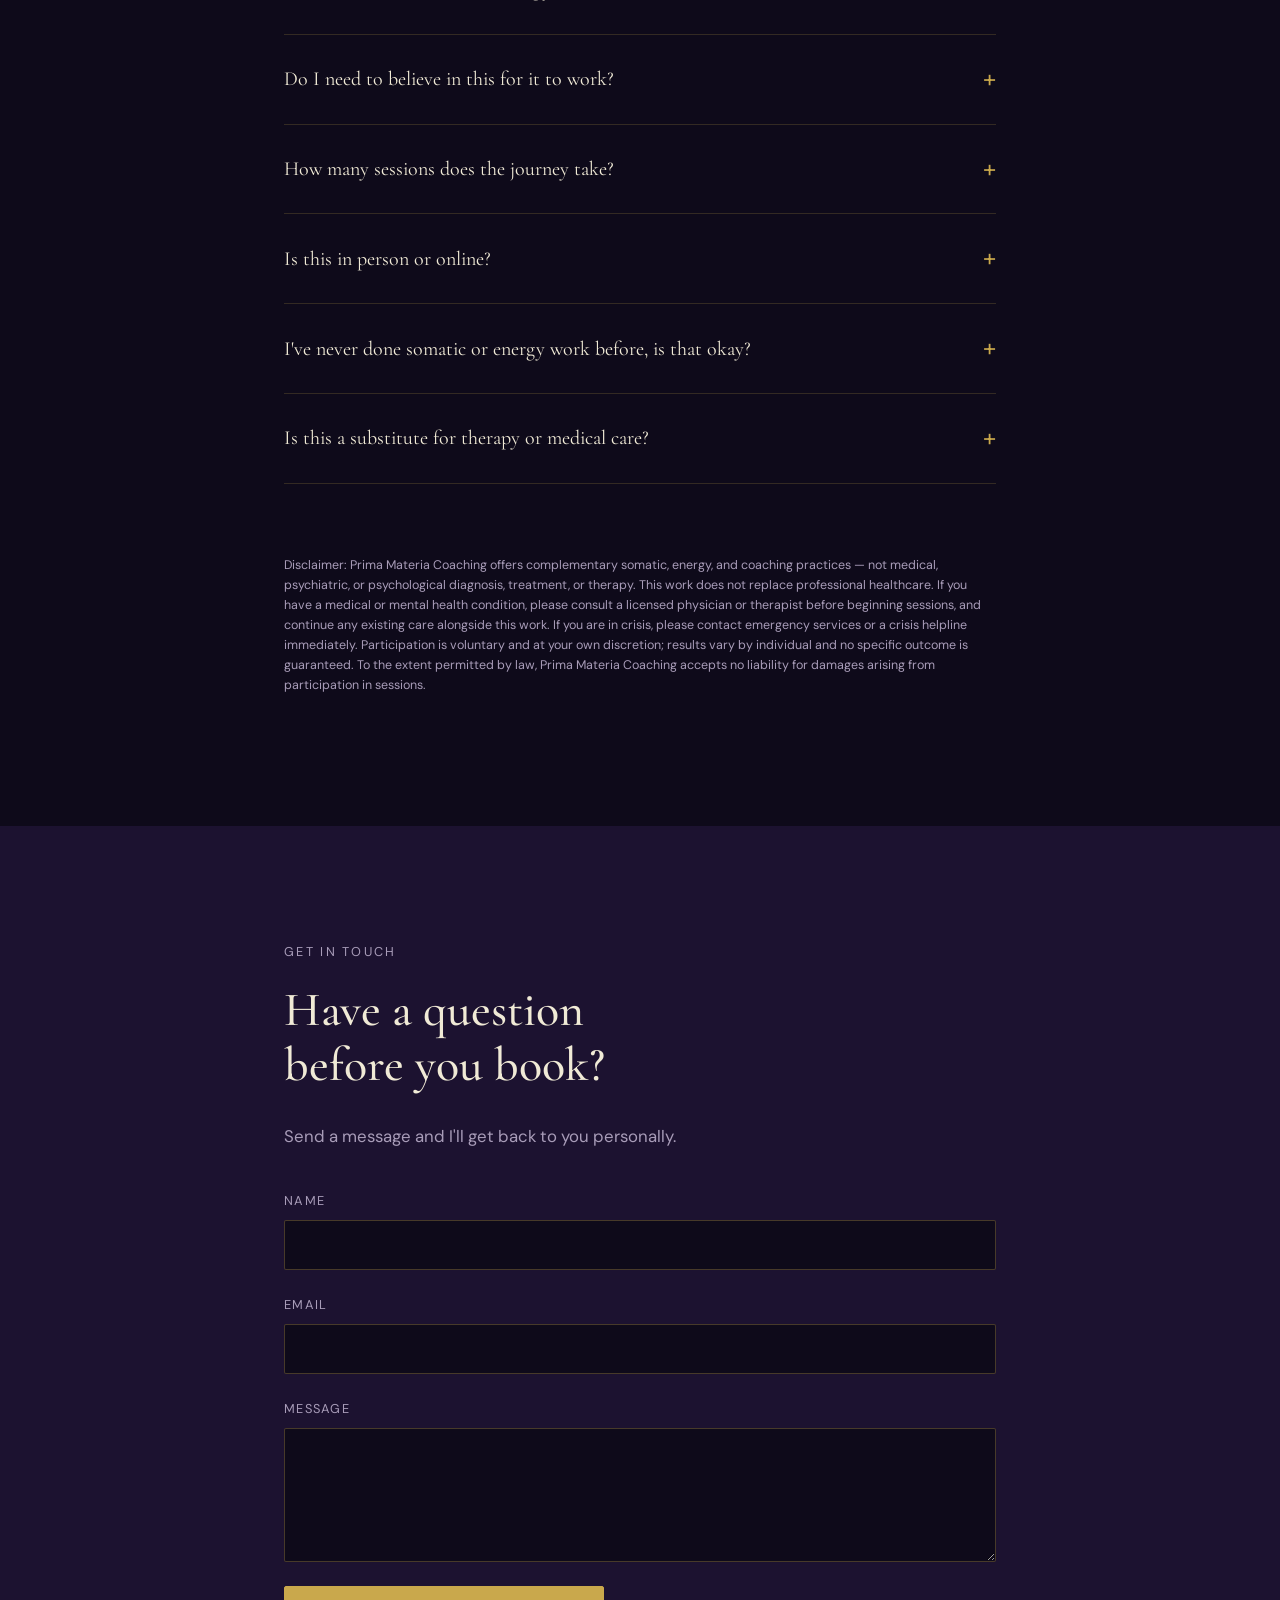
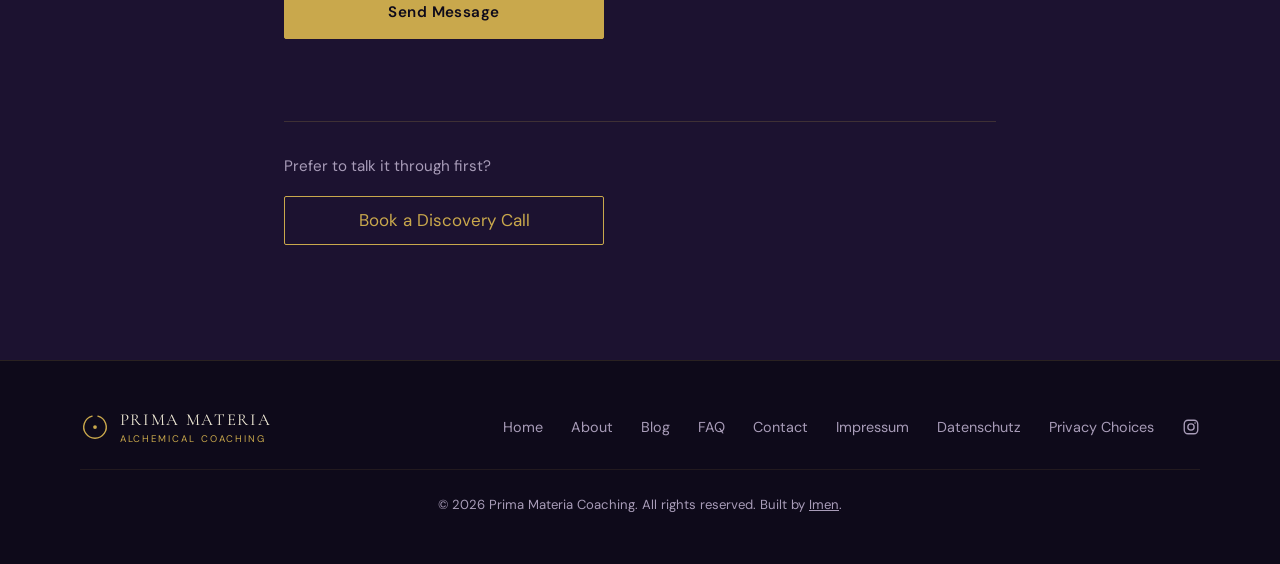
==== commit 97d1bf42: "Change 'Investment' to 'Pricing' in process section copy" ====
--- a/index.html
+++ b/index.html
@@ -429,7 +429,7 @@
         <div class="step">
           <span class="step-mark" aria-hidden="true">🜁</span>
           <h3>We hold the container</h3>
-          <p>Up to 6 sessions over 3 months. Each session runs 60–90 minutes. Remote or in-person in Berlin. Investment is discussed on the discovery call.</p>
+          <p>Up to 6 sessions over 3 months. Each session runs 60–90 minutes. Remote or in-person in Berlin. Pricing is discussed on the discovery call.</p>
         </div>
       </div>
 
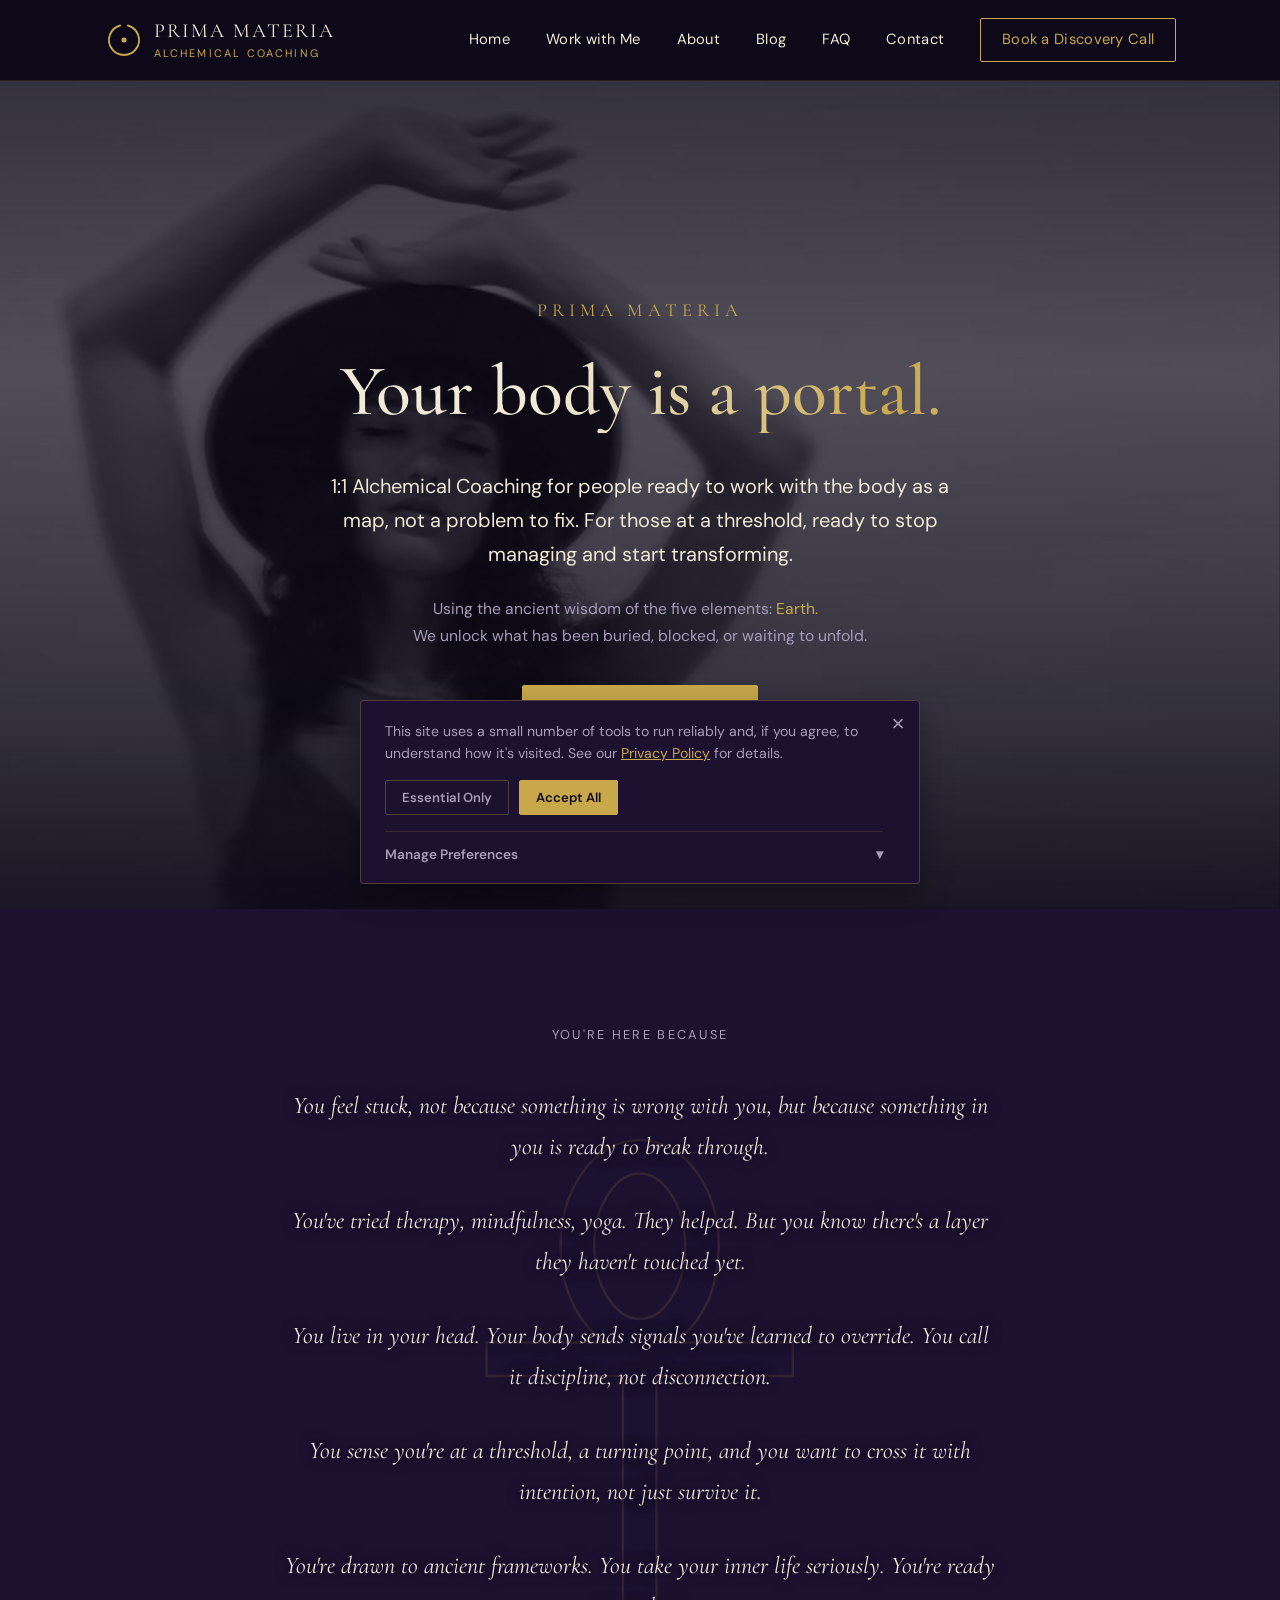
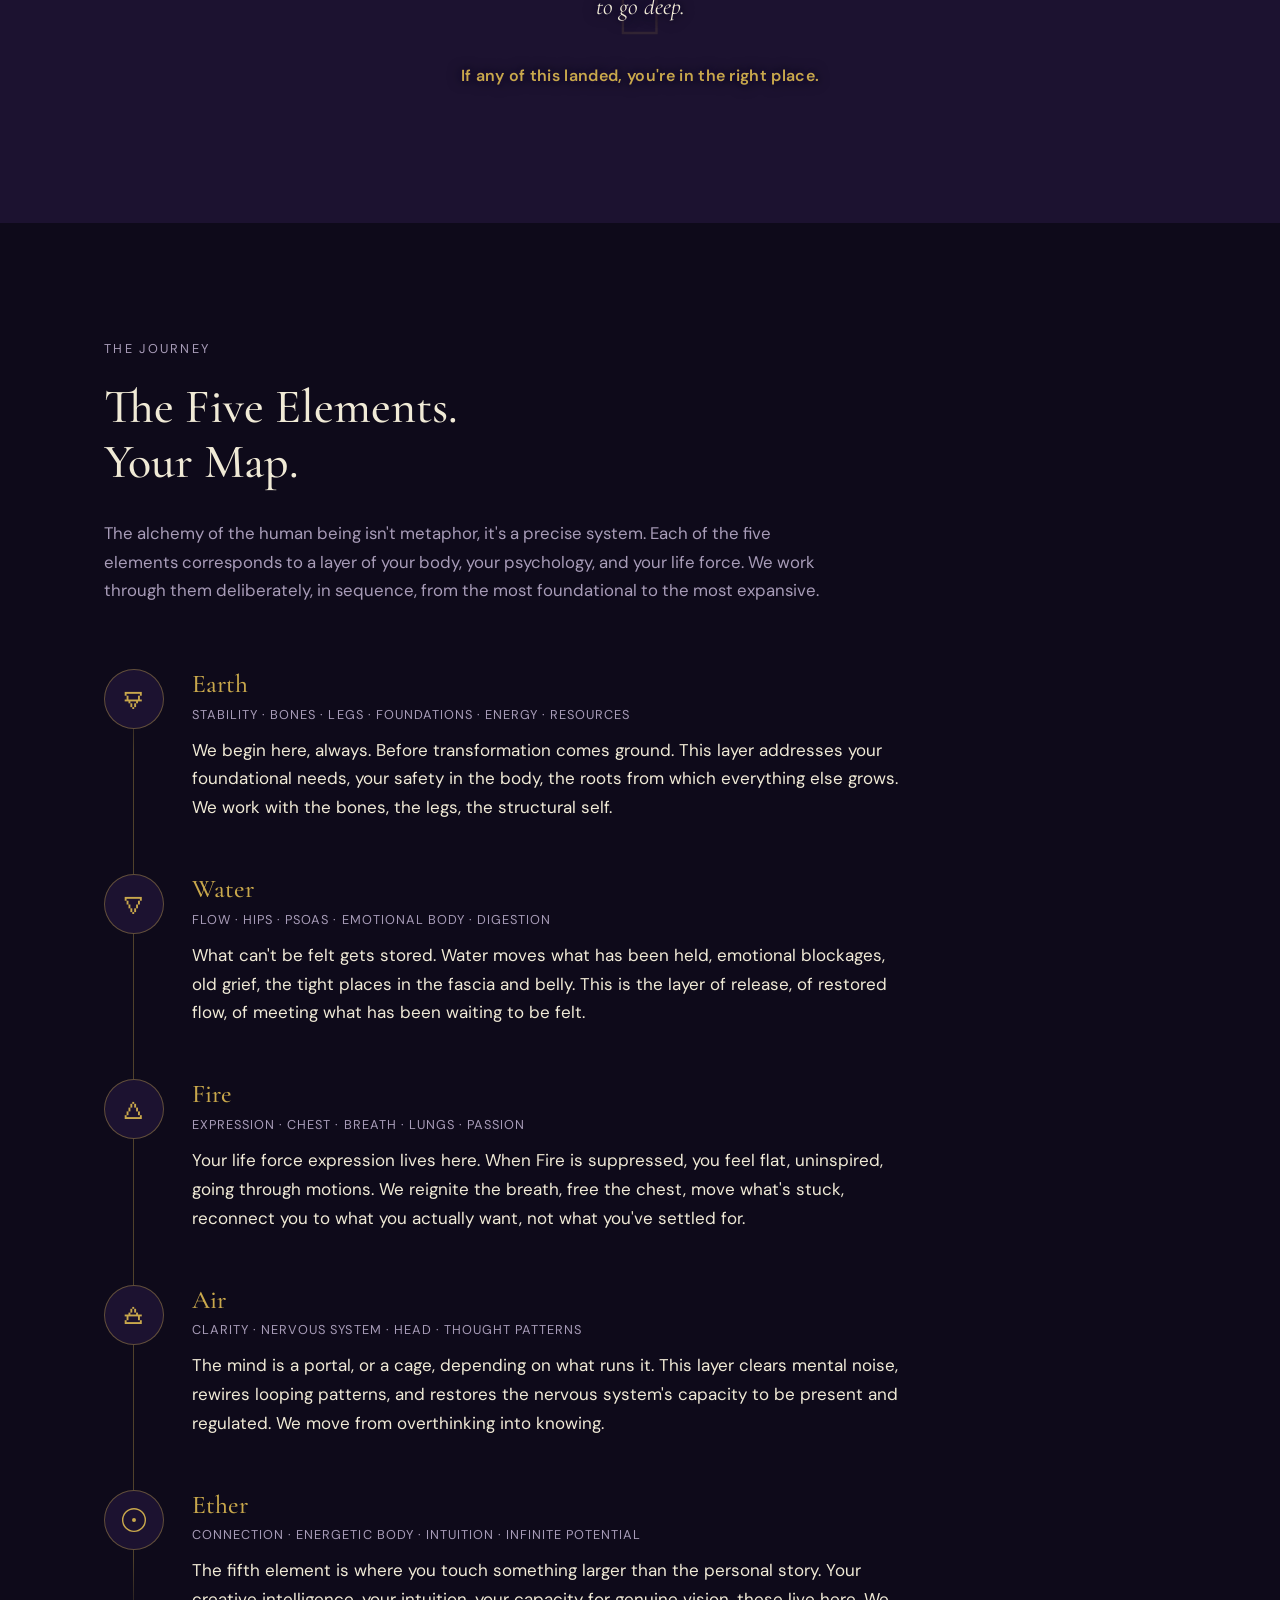
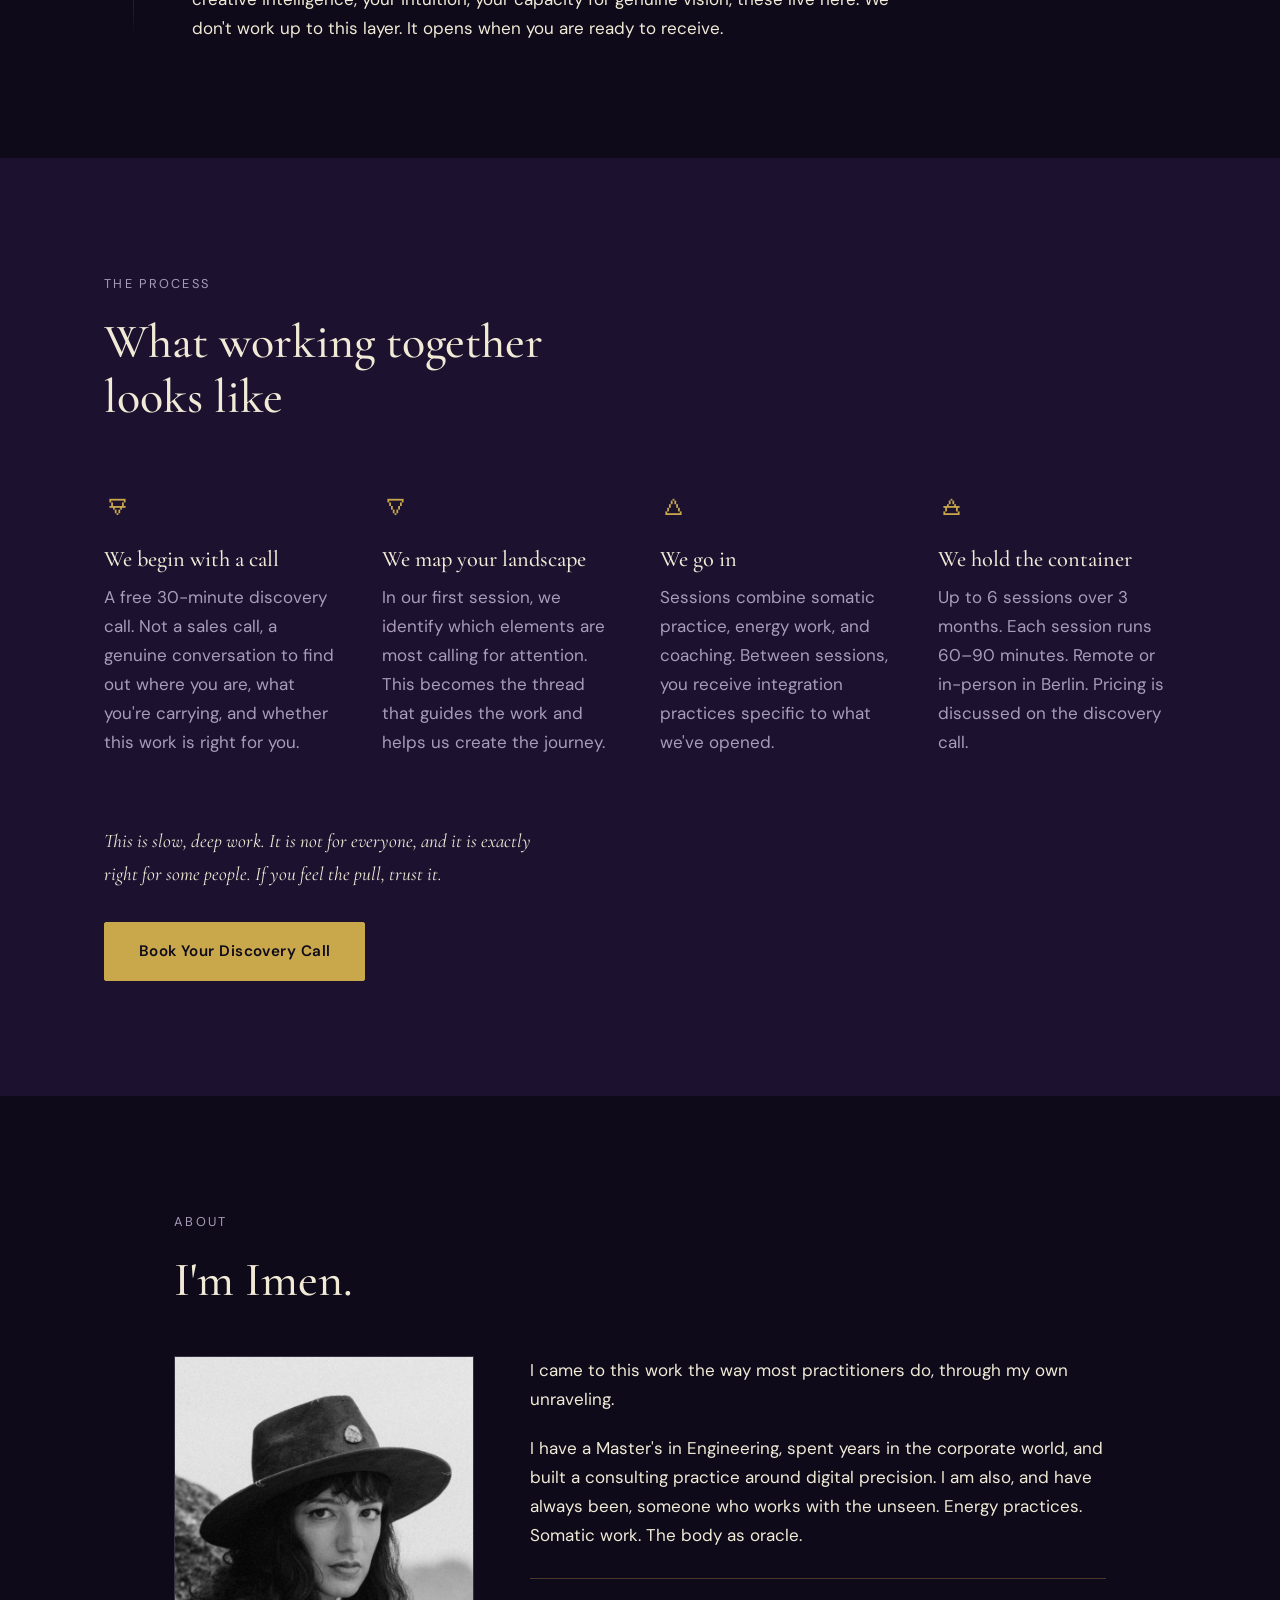
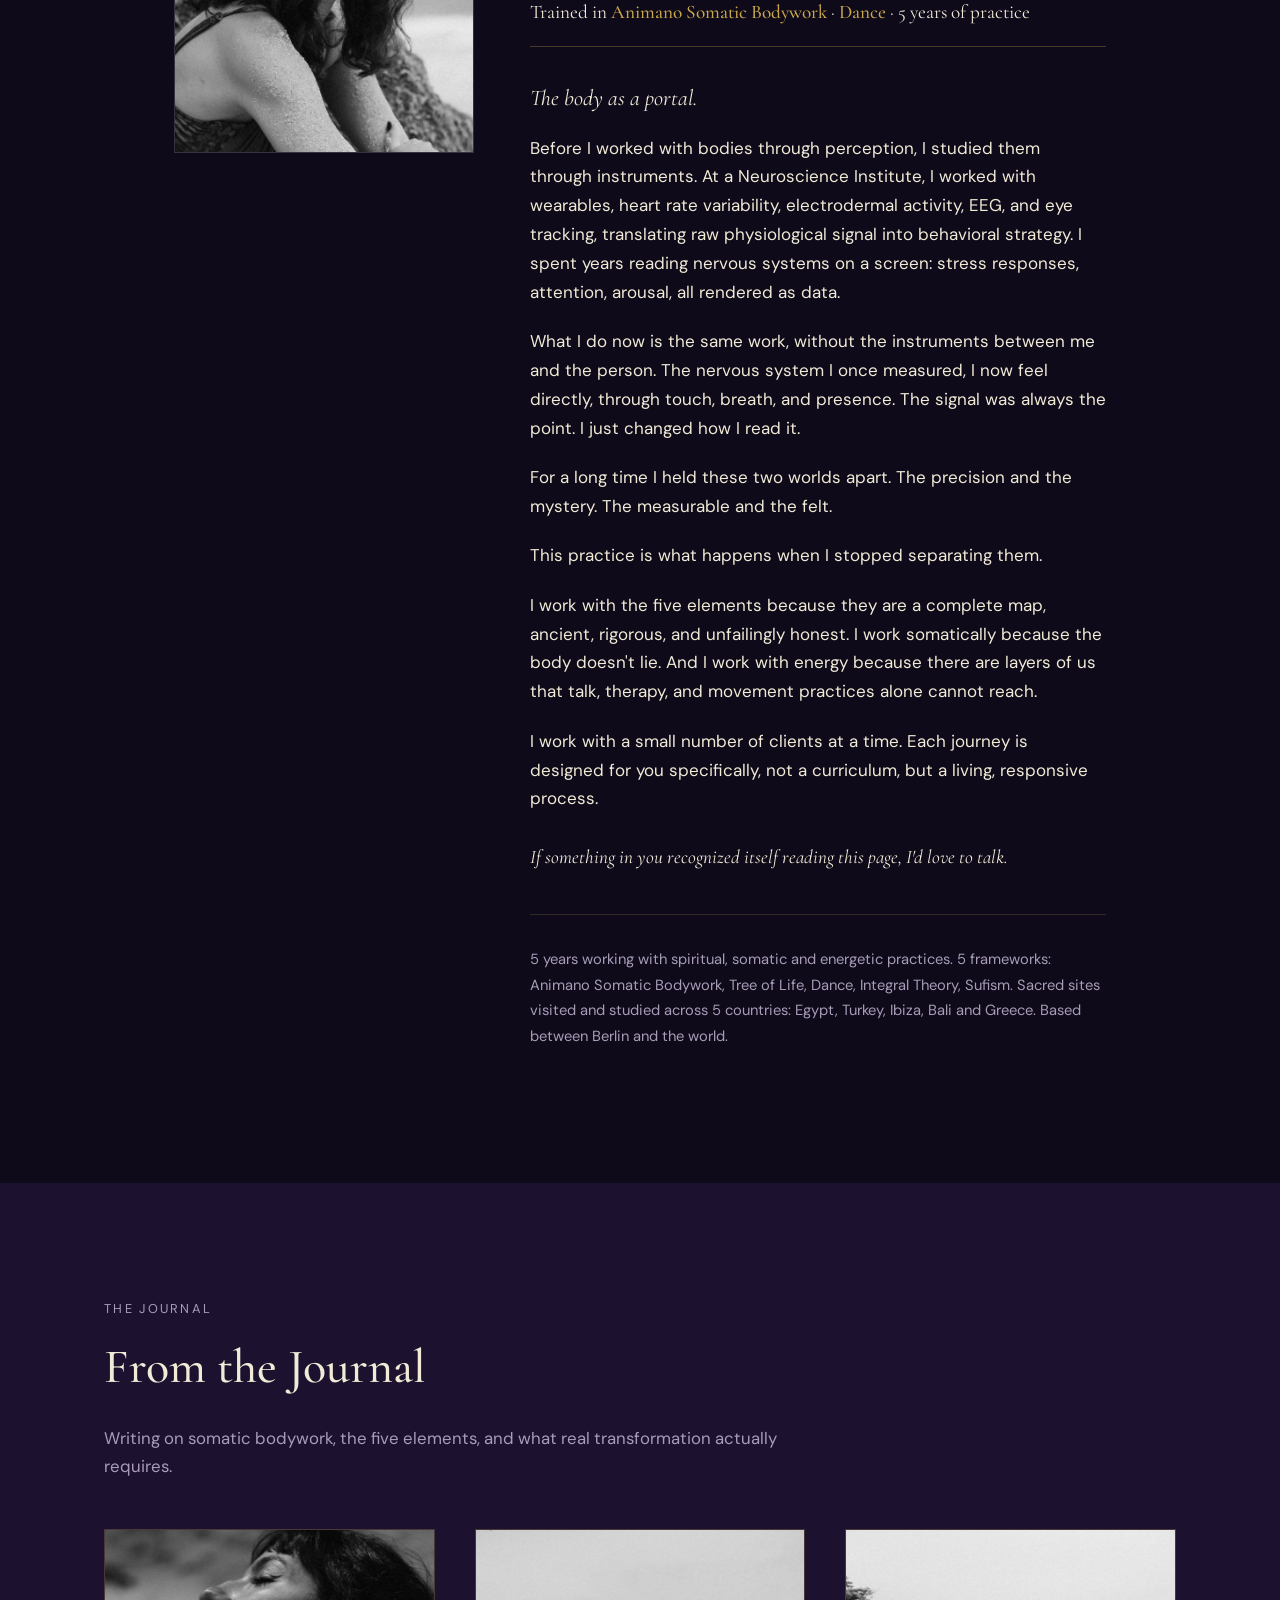
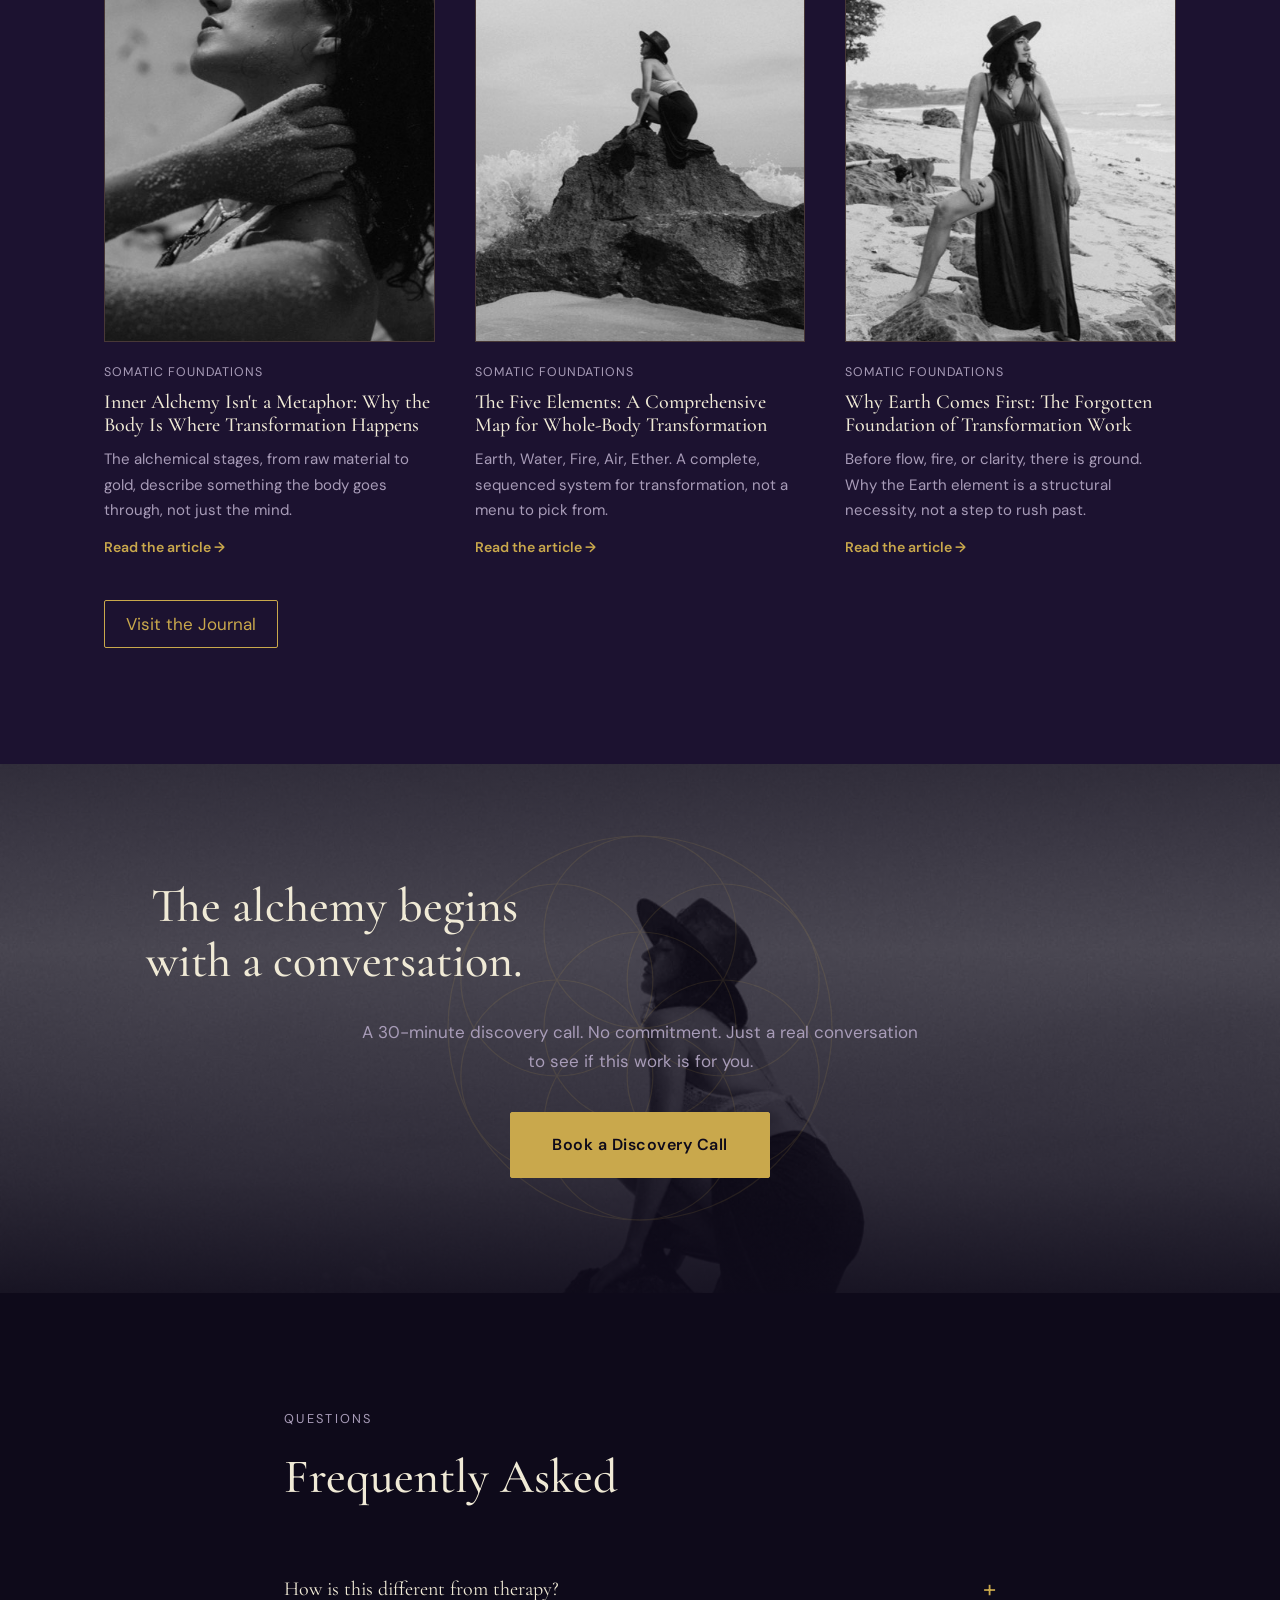
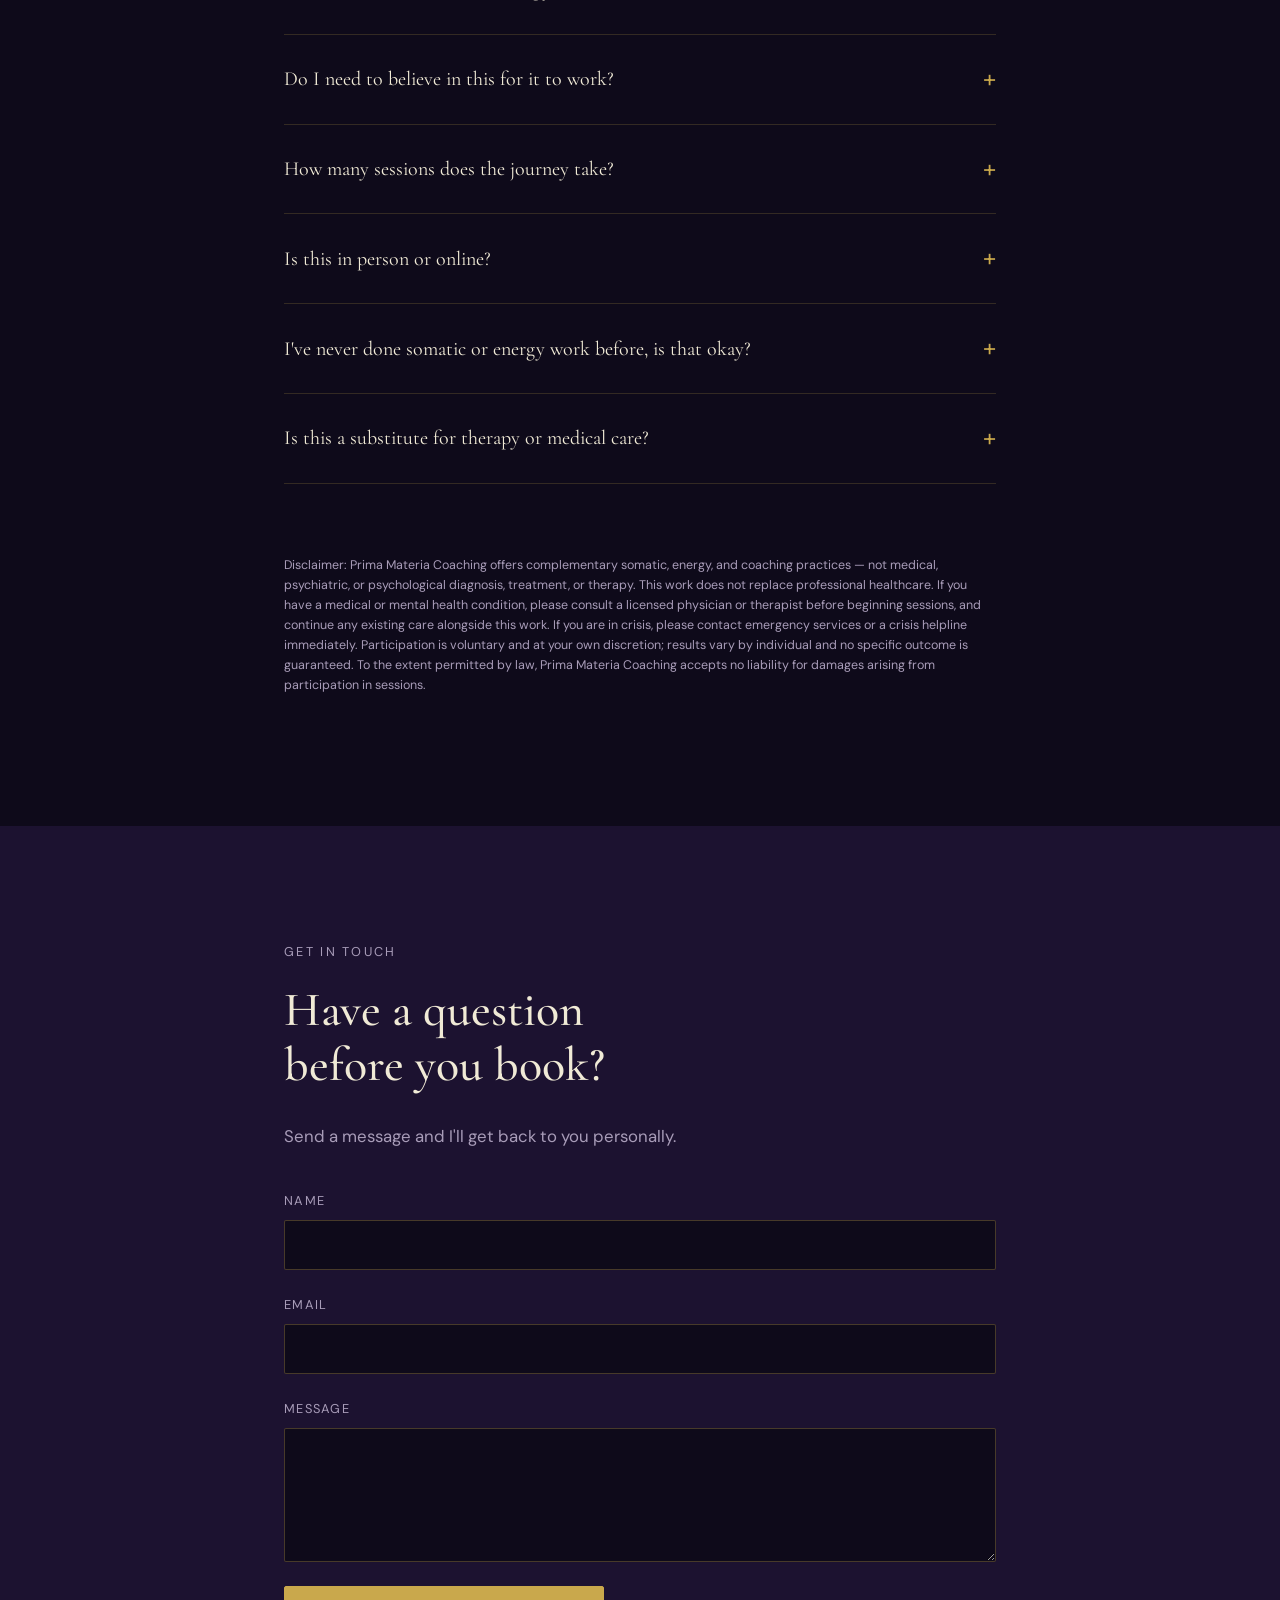
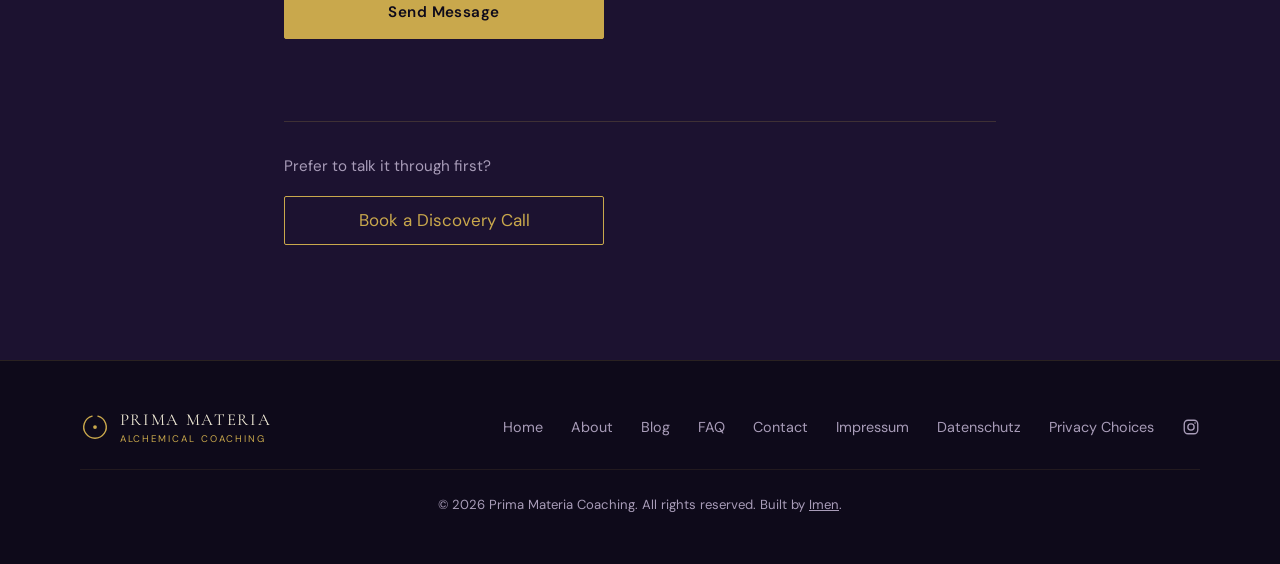
==== commit 31d49307: "Replace Tree of Life background with an ankh Swapped the faint decorative Tree of Life (10 circles +" ====
--- a/index.html
+++ b/index.html
@@ -79,9 +79,9 @@
   gtag('js', new Date());
 </script>
 <title>Prima Materia, Alchemical Coaching &amp; Somatic Bodywork</title>
-<meta name="description" content="Your body holds the map. 1:1 Alchemical Coaching using the five elements, Earth, Water, Fire, Air, Ether, to unlock stability, flow, energy, and clarity.">
-
-<link rel="icon" href="data:image/svg+xml,%3Csvg xmlns='http://www.w3.org/2000/svg' viewBox='0 0 64 64'%3E%3Ccircle cx='32' cy='32' r='24' fill='none' stroke='%23C9A84C' stroke-width='3'/%3E%3Ccircle cx='32' cy='32' r='4' fill='%23C9A84C'/%3E%3C/svg%3E" type="image/svg+xml">
+<meta name="description" content="Prima Materia Coaching guides you through 1:1 Alchemical Coaching and Somatic Bodywork, using the five elements to unlock stability, flow, energy, and clarity.">
+
+<link rel="icon" href="images/favicon.png" type="image/png">
 
 <link rel="preconnect" href="https://fonts.googleapis.com">
 <link rel="preconnect" href="https://fonts.gstatic.com" crossorigin>
@@ -283,43 +283,17 @@
       <p class="eyebrow reveal">You're here because</p>
 
       <div class="mirror-body">
-        <div class="tree-of-life" aria-hidden="true">
-          <svg viewBox="0 0 300 310" class="tol-svg" preserveAspectRatio="xMidYMid meet">
-            <g stroke="#C9A84C" stroke-width="0.75" fill="none">
-              <line x1="150" y1="20" x2="250" y2="70"/>
-              <line x1="150" y1="20" x2="50" y2="70"/>
-              <line x1="150" y1="20" x2="150" y2="170"/>
-              <line x1="250" y1="70" x2="50" y2="70"/>
-              <line x1="250" y1="70" x2="250" y2="140"/>
-              <line x1="250" y1="70" x2="150" y2="170"/>
-              <line x1="50" y1="70" x2="50" y2="140"/>
-              <line x1="50" y1="70" x2="150" y2="170"/>
-              <line x1="250" y1="140" x2="50" y2="140"/>
-              <line x1="250" y1="140" x2="150" y2="170"/>
-              <line x1="250" y1="140" x2="250" y2="220"/>
-              <line x1="50" y1="140" x2="150" y2="170"/>
-              <line x1="50" y1="140" x2="50" y2="220"/>
-              <line x1="150" y1="170" x2="250" y2="220"/>
-              <line x1="150" y1="170" x2="50" y2="220"/>
-              <line x1="150" y1="170" x2="150" y2="250"/>
-              <line x1="250" y1="220" x2="50" y2="220"/>
-              <line x1="250" y1="220" x2="150" y2="250"/>
-              <line x1="250" y1="220" x2="150" y2="290"/>
-              <line x1="50" y1="220" x2="150" y2="250"/>
-              <line x1="50" y1="220" x2="150" y2="290"/>
-              <line x1="150" y1="250" x2="150" y2="290"/>
+        <div class="ankh" aria-hidden="true">
+          <svg viewBox="0 0 200 285" class="ankh-svg" preserveAspectRatio="xMidYMid meet">
+            <g fill="none" stroke="#C9A84C" stroke-width="18.5">
+              <ellipse cx="100" cy="70" rx="32" ry="46"/>
+              <line x1="20.75" y1="128" x2="179.25" y2="128"/>
+              <line x1="100" y1="128" x2="100" y2="269.25"/>
             </g>
-            <g fill="#1C1230" stroke="#C9A84C" stroke-width="1.1">
-              <circle cx="150" cy="20" r="10"/>
-              <circle cx="250" cy="70" r="10"/>
-              <circle cx="50" cy="70" r="10"/>
-              <circle cx="250" cy="140" r="10"/>
-              <circle cx="50" cy="140" r="10"/>
-              <circle cx="150" cy="170" r="10"/>
-              <circle cx="250" cy="220" r="10"/>
-              <circle cx="50" cy="220" r="10"/>
-              <circle cx="150" cy="250" r="10"/>
-              <circle cx="150" cy="290" r="10"/>
+            <g fill="none" stroke="#1C1230" stroke-width="16">
+              <ellipse cx="100" cy="70" rx="32" ry="46"/>
+              <line x1="22" y1="128" x2="178" y2="128"/>
+              <line x1="100" y1="128" x2="100" y2="268"/>
             </g>
           </svg>
         </div>
@@ -575,7 +549,7 @@
         </details>
       </div>
 
-      <p class="faq-disclaimer">Disclaimer: Prima Materia Coaching offers complementary somatic, energy, and coaching practices &mdash; not medical, psychiatric, or psychological diagnosis, treatment, or therapy. This work does not replace professional healthcare. If you have a medical or mental health condition, please consult a licensed physician or therapist before beginning sessions, and continue any existing care alongside this work. If you are in crisis, please contact emergency services or a crisis helpline immediately. Participation is voluntary and at your own discretion; results vary by individual and no specific outcome is guaranteed. To the extent permitted by law, Prima Materia Coaching accepts no liability for damages arising from participation in sessions.</p>
+      <p class="faq-disclaimer"><span data-nosnippet>Disclaimer: Prima Materia Coaching offers complementary somatic, energy, and coaching practices &mdash; not medical, psychiatric, or psychological diagnosis, treatment, or therapy. This work does not replace professional healthcare. If you have a medical or mental health condition, please consult a licensed physician or therapist before beginning sessions, and continue any existing care alongside this work. If you are in crisis, please contact emergency services or a crisis helpline immediately. Participation is voluntary and at your own discretion; results vary by individual and no specific outcome is guaranteed. To the extent permitted by law, Prima Materia Coaching accepts no liability for damages arising from participation in sessions.</span></p>
     </div>
   </section>
 
--- a/css/style.css
+++ b/css/style.css
@@ -673,7 +673,7 @@
 .mirror {
   background: var(--surface);
 }
-.tree-of-life {
+.ankh {
   position: absolute;
   inset: 0;
   display: flex;
@@ -683,15 +683,11 @@
   pointer-events: none;
   z-index: 0;
 }
-.tol-svg {
-  width: min(88%, 820px);
-  height: auto;
-  opacity: 0.09;
-}
-@media (max-width: 700px) {
-  .tol-svg {
-    width: min(150%, 640px);
-  }
+.ankh-svg {
+  height: min(92%, 880px);
+  width: auto;
+  max-width: 100%;
+  opacity: 0.12;
 }
 .mirror .section-inner {
   position: relative;
@@ -1254,8 +1250,8 @@
 /* ===== Scroll reveal ===== */
 .reveal {
   opacity: 0;
-  transform: translateY(24px);
-  transition: opacity 1.4s ease, transform 1.4s ease;
+  transform: translateY(16px);
+  transition: opacity 0.7s ease, transform 0.7s ease;
 }
 .reveal.is-visible {
   opacity: 1;
--- a/css/style.css
+++ b/css/style.css
@@ -673,7 +673,7 @@
 .mirror {
   background: var(--surface);
 }
-.tree-of-life {
+.ankh {
   position: absolute;
   inset: 0;
   display: flex;
@@ -683,15 +683,11 @@
   pointer-events: none;
   z-index: 0;
 }
-.tol-svg {
-  width: min(88%, 820px);
-  height: auto;
-  opacity: 0.09;
-}
-@media (max-width: 700px) {
-  .tol-svg {
-    width: min(150%, 640px);
-  }
+.ankh-svg {
+  height: min(92%, 880px);
+  width: auto;
+  max-width: 100%;
+  opacity: 0.12;
 }
 .mirror .section-inner {
   position: relative;
@@ -1254,8 +1250,8 @@
 /* ===== Scroll reveal ===== */
 .reveal {
   opacity: 0;
-  transform: translateY(24px);
-  transition: opacity 1.4s ease, transform 1.4s ease;
+  transform: translateY(16px);
+  transition: opacity 0.7s ease, transform 0.7s ease;
 }
 .reveal.is-visible {
   opacity: 1;
